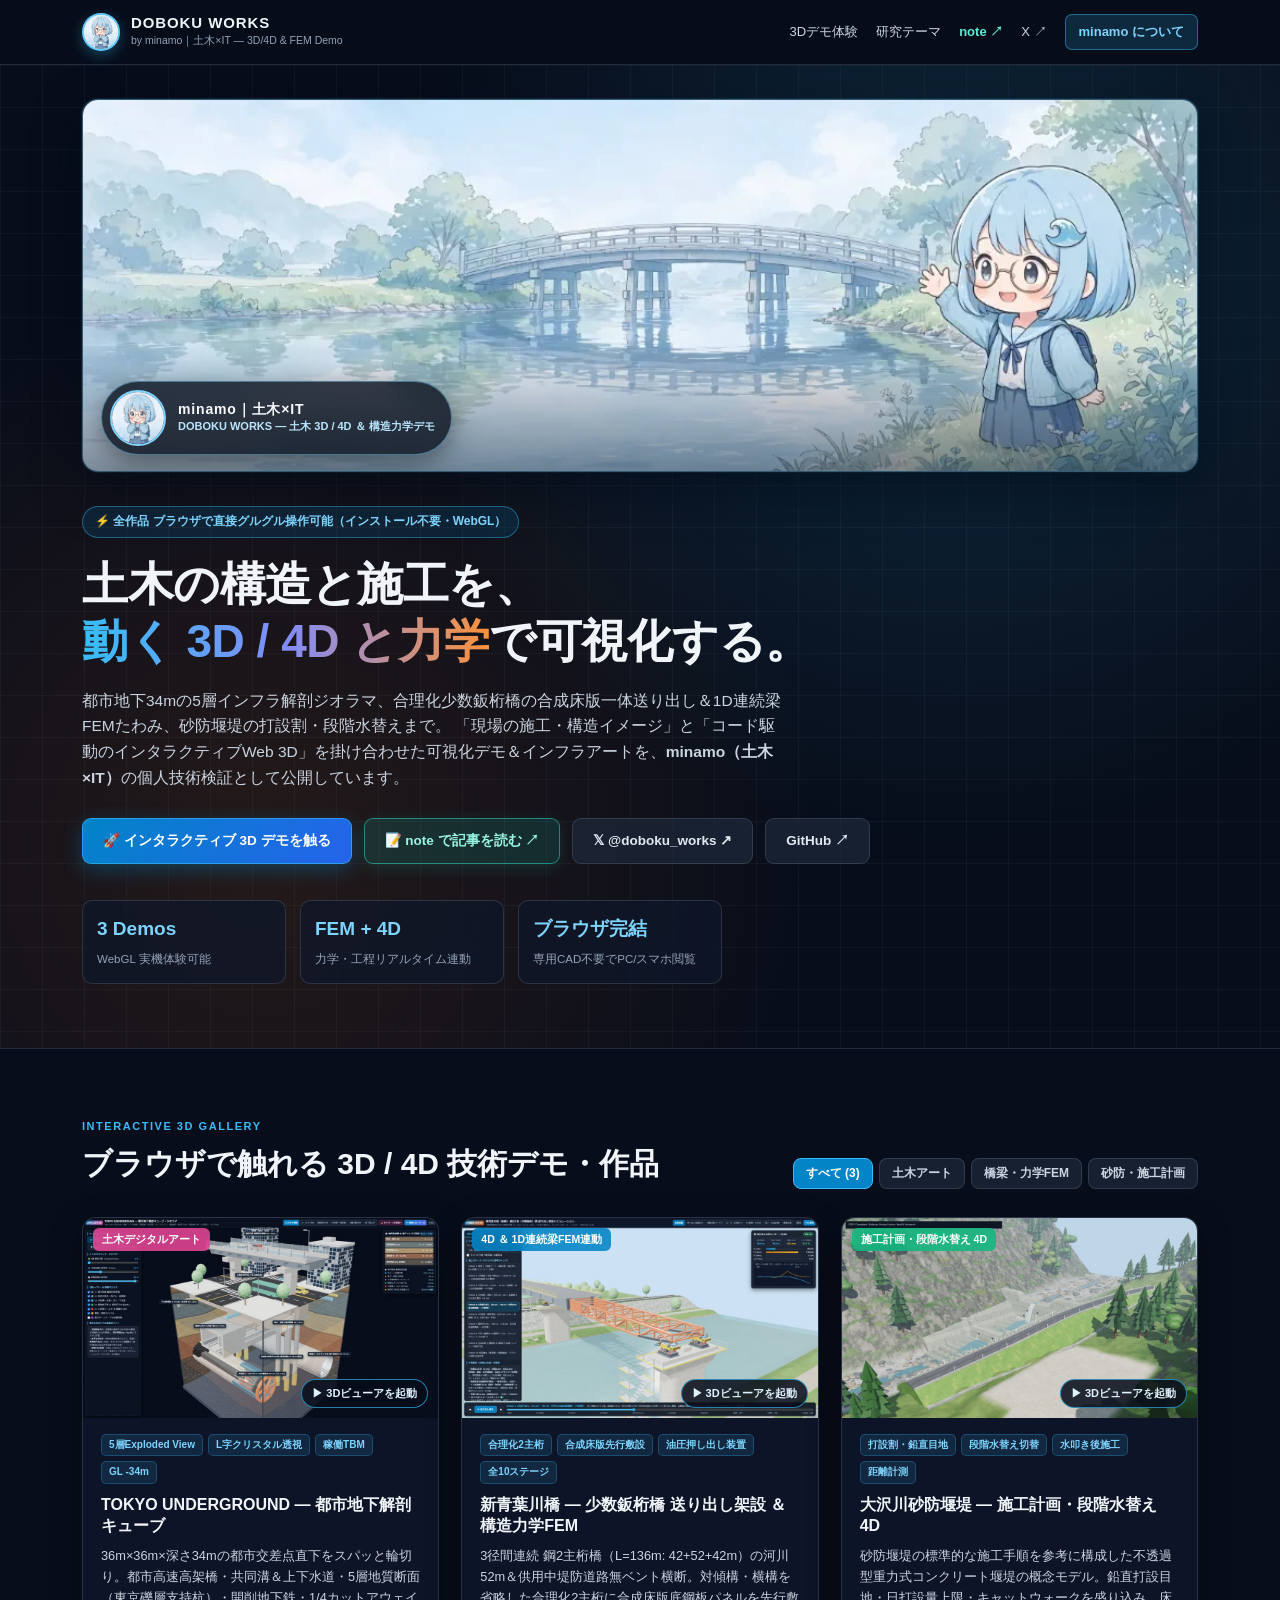
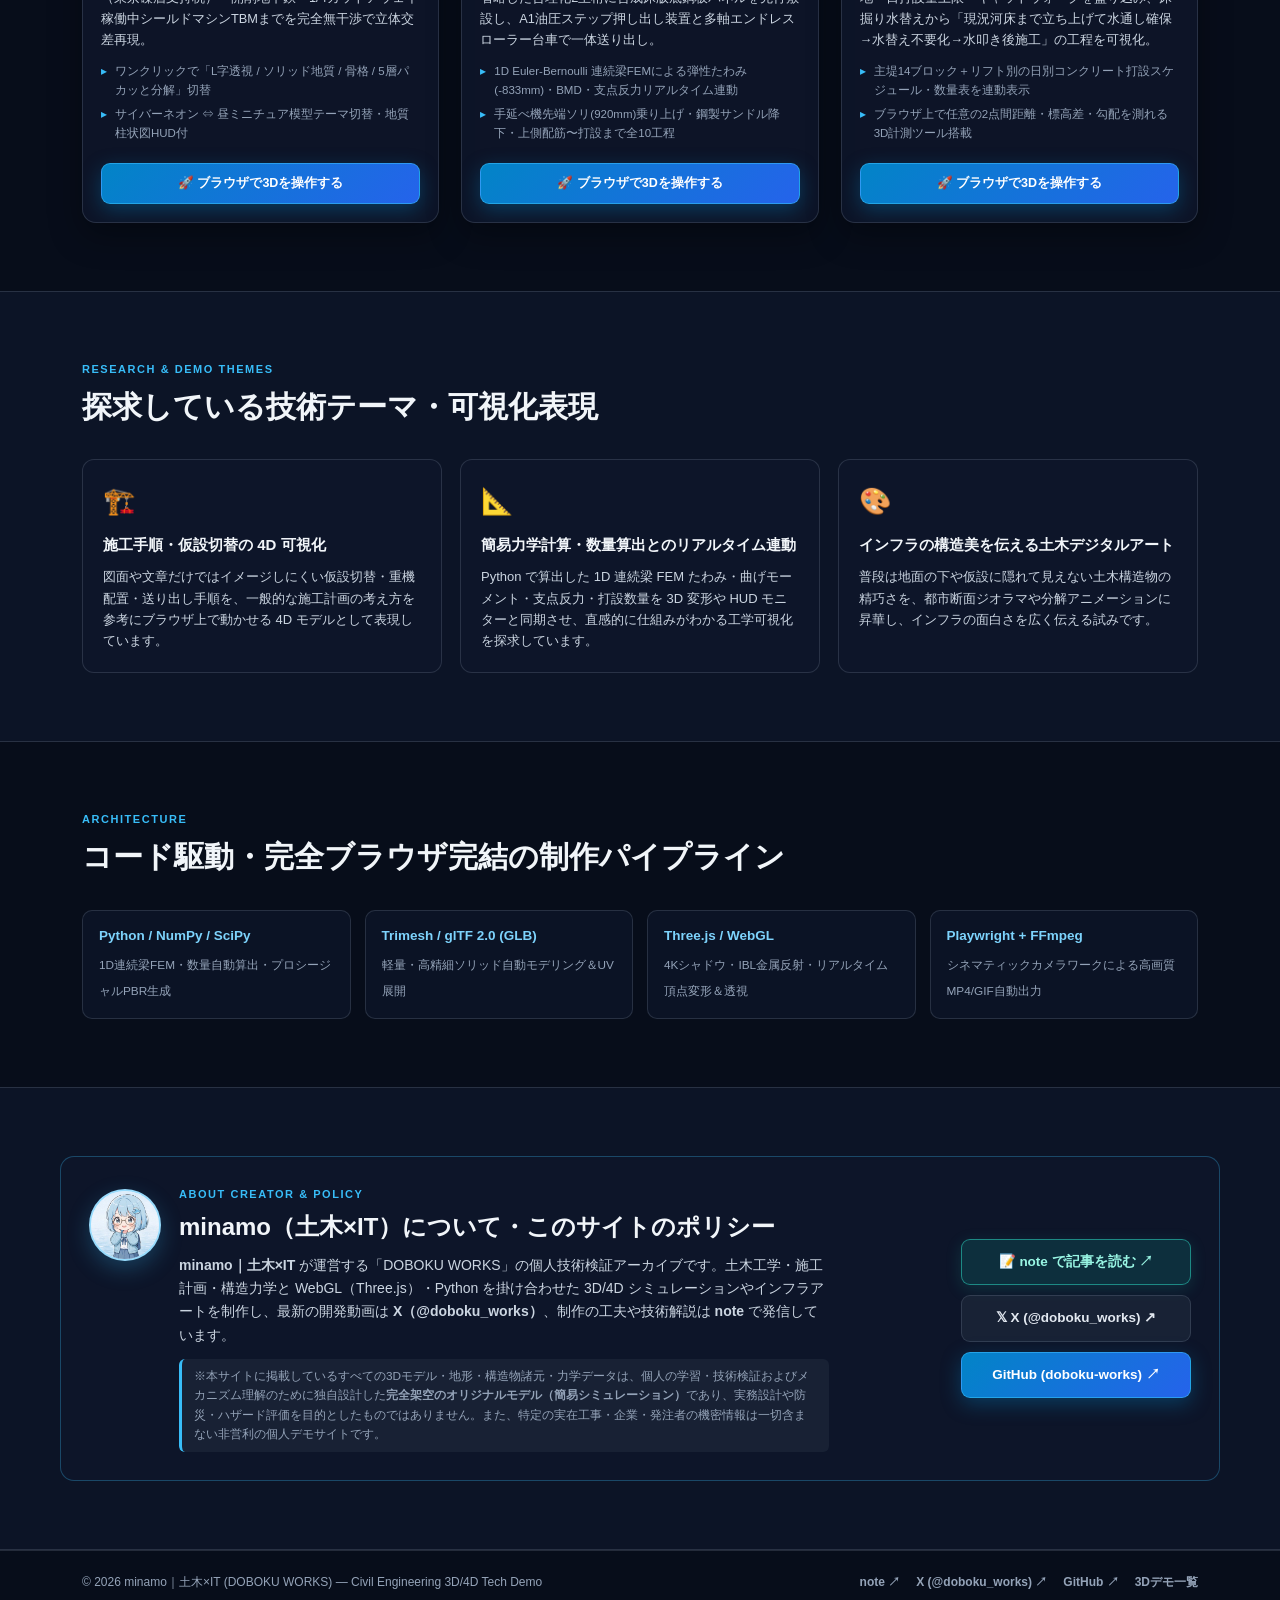
==== index.html @ 1e104505 "Temporarily unpublish river-levee for engineering review and clarify educational disclaimer" ====
<!DOCTYPE html>
<html lang="ja">
<head>
  <meta charset="UTF-8" />
  <meta name="viewport" content="width=device-width, initial-scale=1.0" />
  <title>DOBOKU WORKS by minamo｜土木×IT — 3D/4D シミュレーション ＆ インフラ可視化デモ</title>
  <meta name="description" content="minamo｜土木×IT による土木 3D/4D シミュレーション＆構造力学FEMの個人技術デモアーカイブ。砂防堰堤・少数鈑桁送り出し架設・都市地下解剖キューブをブラウザで直接操作可能。制作解説は note で発信中。" />
  <meta property="og:title" content="DOBOKU WORKS by minamo｜土木×IT — 土木 3D/4D ＆ インフラ可視化デモ" />
  <meta property="og:description" content="ブラウザを開くだけで誰でも操作できる土木施工4Dシミュレーション＆力学可視化Webビューア集（minamo｜土木×IT）。" />
  <meta property="og:type" content="website" />
  <meta property="og:url" content="https://doboku-works.github.io/" />
  <meta property="og:image" content="https://doboku-works.github.io/assets/brand/ogp.jpg" />
  <meta property="og:image:width" content="1200" />
  <meta property="og:image:height" content="630" />
  <meta name="twitter:card" content="summary_large_image" />
  <meta name="twitter:site" content="@doboku_works" />
  <meta name="twitter:creator" content="@doboku_works" />
  <meta name="twitter:title" content="DOBOKU WORKS by minamo｜土木×IT — 土木 3D/4D 技術デモ" />
  <meta name="twitter:description" content="土木の構造・施工手順と簡易力学計算をブラウザで直接操作できる3D/4D技術デモ＆インフラアート集。" />
  <meta name="twitter:image" content="https://doboku-works.github.io/assets/brand/ogp.jpg" />
  <link rel="icon" type="image/png" href="./assets/brand/favicon.png" />
  <link rel="apple-touch-icon" href="./assets/brand/avatar.jpg" />
  <link rel="stylesheet" href="./assets/style.css" />
</head>
<body>
  <header class="site-header">
    <div class="container header-inner">
      <a href="#top" class="brand">
        <img src="./assets/brand/avatar.jpg" alt="minamo（DOBOKU WORKS）アイコン" class="brand-avatar" width="38" height="38" />
        <div>
          <span class="brand-name">DOBOKU WORKS</span>
          <span class="brand-sub">by minamo｜土木×IT — 3D/4D &amp; FEM Demo</span>
        </div>
      </a>
      <nav class="nav-links">
        <a href="#works">3Dデモ体験</a>
        <a href="#themes">研究テーマ</a>
        <a href="https://note.com/doboku_works" target="_blank" rel="noopener noreferrer" class="nav-note">note ↗</a>
        <a href="https://x.com/doboku_works" target="_blank" rel="noopener noreferrer">X ↗</a>
        <a href="#about" class="nav-cta">minamo について</a>
      </nav>
    </div>
  </header>

  <main id="top">
    <!-- Hero -->
    <section class="hero">
      <div class="hero-grid-bg" aria-hidden="true"></div>
      <div class="container">
        <div class="hero-banner-card">
          <picture>
            <source srcset="./assets/brand/banner.webp" type="image/webp" />
            <img src="./assets/brand/banner.jpg" alt="DOBOKU WORKS（minamo｜土木×IT）ヘッダーバナー" class="hero-banner-img" width="1024" height="341" />
          </picture>
          <div class="hero-banner-fade" aria-hidden="true"></div>
          <div class="hero-banner-profile">
            <img src="./assets/brand/avatar.jpg" alt="minamo プロフィールアイコン" class="hero-profile-avatar" width="68" height="68" />
            <div class="hero-profile-meta">
              <span class="hero-profile-name">minamo｜土木×IT</span>
              <span class="hero-profile-tag">DOBOKU WORKS — 土木 3D / 4D ＆ 構造力学デモ</span>
            </div>
          </div>
        </div>

        <div class="hero-inner">
          <div class="hero-pill">⚡ 全作品 ブラウザで直接グルグル操作可能（インストール不要・WebGL）</div>
          <h1>土木の構造と施工を、<br><span class="grad-text">動く 3D / 4D と力学</span>で可視化する。</h1>
          <p class="hero-lead">
            都市地下34mの5層インフラ解剖ジオラマ、合理化少数鈑桁橋の合成床版一体送り出し＆1D連続梁FEMたわみ、砂防堰堤の打設割・段階水替えまで。
            「現場の施工・構造イメージ」と「コード駆動のインタラクティブWeb 3D」を掛け合わせた可視化デモ＆インフラアートを、<strong>minamo（土木×IT）</strong>の個人技術検証として公開しています。
          </p>
          <div class="hero-actions">
            <a href="#works" class="btn btn-primary">🚀 インタラクティブ 3D デモを触る</a>
            <a href="https://note.com/doboku_works" target="_blank" rel="noopener noreferrer" class="btn btn-note">📝 note で記事を読む ↗</a>
            <a href="https://x.com/doboku_works" target="_blank" rel="noopener noreferrer" class="btn btn-ghost">𝕏 @doboku_works ↗</a>
            <a href="https://github.com/doboku-works" target="_blank" rel="noopener noreferrer" class="btn btn-ghost">GitHub ↗</a>
          </div>
        <div class="hero-stats">
          <div class="stat">
            <span class="stat-val">3 Demos</span>
            <span class="stat-label">WebGL 実機体験可能</span>
          </div>
          <div class="stat">
            <span class="stat-val">FEM + 4D</span>
            <span class="stat-label">力学・工程リアルタイム連動</span>
          </div>
          <div class="stat">
            <span class="stat-val">ブラウザ完結</span>
            <span class="stat-label">専用CAD不要でPC/スマホ閲覧</span>
          </div>
        </div>
        </div>
      </div>
    </section>

    <!-- Works Gallery -->
    <section id="works" class="section">
      <div class="container">
        <div class="section-head">
          <div>
            <span class="eyebrow">INTERACTIVE 3D GALLERY</span>
            <h2>ブラウザで触れる 3D / 4D 技術デモ・作品</h2>
          </div>
          <div class="filter-tabs" id="filter-tabs">
            <button class="ftab active" data-filter="all">すべて (3)</button>
            <button class="ftab" data-filter="art">土木アート</button>
            <button class="ftab" data-filter="bridge">橋梁・力学FEM</button>
            <button class="ftab" data-filter="sabo">砂防・施工計画</button>
          </div>
        </div>

        <div class="works-grid">
          <!-- Work 1: Urban Cutaway Cube -->
          <article class="work-card" data-cat="art">
            <a href="./works/urban-cube/viewer/index.html" class="card-thumb-link">
              <img src="./assets/thumbs/urban_cube.jpg" alt="TOKYO UNDERGROUND 都市地下解剖キューブ・ジオラマ" loading="lazy" />
              <span class="thumb-badge art">土木デジタルアート</span>
              <span class="thumb-play">▶ 3Dビューアを起動</span>
            </a>
            <div class="card-body">
              <div class="tags">
                <span>5層Exploded View</span><span>L字クリスタル透視</span><span>稼働TBM</span><span>GL -34m</span>
              </div>
              <h3>TOKYO UNDERGROUND — 都市地下解剖キューブ</h3>
              <p>
                36m×36m×深さ34mの都市交差点直下をスパッと輪切り。都市高速高架橋・共同溝＆上下水道・5層地質断面（東京礫層支持杭）・開削地下鉄・1/4カットアウェイ稼働中シールドマシンTBMまでを完全無干渉で立体交差再現。
              </p>
              <ul class="feat-list">
                <li>ワンクリックで「L字透視 / ソリッド地質 / 骨格 / 5層パカッと分解」切替</li>
                <li>サイバーネオン ⇔ 昼ミニチュア模型テーマ切替・地質柱状図HUD付</li>
              </ul>
              <div class="card-actions">
                <a href="./works/urban-cube/viewer/index.html" class="btn btn-primary btn-sm">🚀 ブラウザで3Dを操作する</a>
              </div>
            </div>
          </article>

          <!-- Work 2: Bridge Launching -->
          <article class="work-card" data-cat="bridge">
            <a href="./works/bridge-launching/viewer/index.html" class="card-thumb-link">
              <img src="./assets/thumbs/bridge_launch.jpg" alt="新青葉川橋 少数鈑桁橋 送り出し架設 4D/FEM シミュレーション" loading="lazy" />
              <span class="thumb-badge bridge">4D ＆ 1D連続梁FEM連動</span>
              <span class="thumb-play">▶ 3Dビューアを起動</span>
            </a>
            <div class="card-body">
              <div class="tags">
                <span>合理化2主桁</span><span>合成床版先行敷設</span><span>油圧押し出し装置</span><span>全10ステージ</span>
              </div>
              <h3>新青葉川橋 — 少数鈑桁橋 送り出し架設 ＆ 構造力学FEM</h3>
              <p>
                3径間連続 鋼2主桁橋（L=136m: 42+52+42m）の河川52m＆供用中堤防道路無ベント横断。対傾構・横構を省略した合理化2主桁に合成床版底鋼板パネルを先行敷設し、A1油圧ステップ押し出し装置と多軸エンドレスローラー台車で一体送り出し。
              </p>
              <ul class="feat-list">
                <li>1D Euler-Bernoulli 連続梁FEMによる弾性たわみ(-833mm)・BMD・支点反力リアルタイム連動</li>
                <li>手延べ機先端ソリ(920mm)乗り上げ・鋼製サンドル降下・上側配筋〜打設まで全10工程</li>
              </ul>
              <div class="card-actions">
                <a href="./works/bridge-launching/viewer/index.html" class="btn btn-primary btn-sm">🚀 ブラウザで3Dを操作する</a>
              </div>
            </div>
          </article>

          <!-- Work 3: Sabo Dam -->
          <article class="work-card" data-cat="sabo">
            <a href="./works/sabo-dam/viewer/index.html" class="card-thumb-link">
              <img src="./assets/thumbs/sabo_dam.jpg" alt="大沢川砂防堰堤 施工計画・段階水替え・打設割 3D 概念モデル" loading="lazy" />
              <span class="thumb-badge sabo">施工計画・段階水替え 4D</span>
              <span class="thumb-play">▶ 3Dビューアを起動</span>
            </a>
            <div class="card-body">
              <div class="tags">
                <span>打設割・鉛直目地</span><span>段階水替え切替</span><span>水叩き後施工</span><span>距離計測</span>
              </div>
              <h3>大沢川砂防堰堤 — 施工計画・段階水替え 4D</h3>
              <p>
                砂防堰堤の標準的な施工手順を参考に構成した不透過型重力式コンクリート堰堤の概念モデル。鉛直打設目地・日打設量上限・キャットウォークを盛り込み、床掘り水替えから「現況河床まで立ち上げて水通し確保→水替え不要化→水叩き後施工」の工程を可視化。
              </p>
              <ul class="feat-list">
                <li>主堤14ブロック＋リフト別の日別コンクリート打設スケジュール・数量表を連動表示</li>
                <li>ブラウザ上で任意の2点間距離・標高差・勾配を測れる3D計測ツール搭載</li>
              </ul>
              <div class="card-actions">
                <a href="./works/sabo-dam/viewer/index.html" class="btn btn-primary btn-sm">🚀 ブラウザで3Dを操作する</a>
              </div>
            </div>
          </article>
        </div>
      </div>
    </section>

    <!-- Research & Demo Themes -->
    <section id="themes" class="section section-alt">
      <div class="container">
        <div class="section-head">
          <div>
            <span class="eyebrow">RESEARCH &amp; DEMO THEMES</span>
            <h2>探求している技術テーマ・可視化表現</h2>
          </div>
        </div>
        <div class="cap-grid">
          <div class="cap-card">
            <div class="cap-icon">🏗️</div>
            <h3>施工手順・仮設切替の 4D 可視化</h3>
            <p>図面や文章だけではイメージしにくい仮設切替・重機配置・送り出し手順を、一般的な施工計画の考え方を参考にブラウザ上で動かせる 4D モデルとして表現しています。</p>
          </div>
          <div class="cap-card">
            <div class="cap-icon">📐</div>
            <h3>簡易力学計算・数量算出とのリアルタイム連動</h3>
            <p>Python で算出した 1D 連続梁 FEM たわみ・曲げモーメント・支点反力・打設数量を 3D 変形や HUD モニターと同期させ、直感的に仕組みがわかる工学可視化を探求しています。</p>
          </div>
          <div class="cap-card">
            <div class="cap-icon">🎨</div>
            <h3>インフラの構造美を伝える土木デジタルアート</h3>
            <p>普段は地面の下や仮設に隠れて見えない土木構造物の精巧さを、都市断面ジオラマや分解アニメーションに昇華し、インフラの面白さを広く伝える試みです。</p>
          </div>
        </div>
      </div>
    </section>

    <!-- Tech Stack -->
    <section id="stack" class="section">
      <div class="container">
        <div class="section-head">
          <div>
            <span class="eyebrow">ARCHITECTURE</span>
            <h2>コード駆動・完全ブラウザ完結の制作パイプライン</h2>
          </div>
        </div>
        <div class="stack-bar">
          <div class="stack-item"><strong>Python / NumPy / SciPy</strong><span>1D連続梁FEM・数量自動算出・プロシージャルPBR生成</span></div>
          <div class="stack-item"><strong>Trimesh / glTF 2.0 (GLB)</strong><span>軽量・高精細ソリッド自動モデリング＆UV展開</span></div>
          <div class="stack-item"><strong>Three.js / WebGL</strong><span>4Kシャドウ・IBL金属反射・リアルタイム頂点変形＆透視</span></div>
          <div class="stack-item"><strong>Playwright + FFmpeg</strong><span>シネマティックカメラワークによる高画質MP4/GIF自動出力</span></div>
        </div>
      </div>
    </section>

    <!-- About & Safety Notice -->
    <section id="about" class="section section-alt">
      <div class="container contact-box">
        <div class="about-main">
          <img src="./assets/brand/avatar.jpg" alt="minamo（土木×IT）アイコン" class="about-avatar" width="76" height="76" />
          <div>
            <span class="eyebrow">ABOUT CREATOR &amp; POLICY</span>
            <h2>minamo（土木×IT）について・このサイトのポリシー</h2>
            <p class="contact-desc">
              <strong>minamo｜土木×IT</strong> が運営する「DOBOKU WORKS」の個人技術検証アーカイブです。土木工学・施工計画・構造力学と WebGL（Three.js）・Python を掛け合わせた 3D/4D シミュレーションやインフラアートを制作し、最新の開発動画は <strong>X（@doboku_works）</strong>、制作の工夫や技術解説は <strong>note</strong> で発信しています。
            </p>
            <p class="safety-note">
              ※本サイトに掲載しているすべての3Dモデル・地形・構造物諸元・力学データは、個人の学習・技術検証およびメカニズム理解のために独自設計した<strong>完全架空のオリジナルモデル（簡易シミュレーション）</strong>であり、実務設計や防災・ハザード評価を目的としたものではありません。また、特定の実在工事・企業・発注者の機密情報は一切含まない非営利の個人デモサイトです。
            </p>
          </div>
        </div>
        <div class="contact-actions">
          <a href="https://note.com/doboku_works" target="_blank" rel="noopener noreferrer" class="btn btn-note">📝 note で記事を読む ↗</a>
          <a href="https://x.com/doboku_works" target="_blank" rel="noopener noreferrer" class="btn btn-ghost">𝕏 X (@doboku_works) ↗</a>
          <a href="https://github.com/doboku-works" target="_blank" rel="noopener noreferrer" class="btn btn-primary">GitHub (doboku-works) ↗</a>
        </div>
      </div>
    </section>
  </main>

  <footer class="site-footer">
    <div class="container footer-inner">
      <span>© 2026 minamo｜土木×IT (DOBOKU WORKS) — Civil Engineering 3D/4D Tech Demo</span>
      <div class="footer-links">
        <a href="https://note.com/doboku_works" target="_blank" rel="noopener noreferrer">note ↗</a>
        <a href="https://x.com/doboku_works" target="_blank" rel="noopener noreferrer">X (@doboku_works) ↗</a>
        <a href="https://github.com/doboku-works" target="_blank" rel="noopener noreferrer">GitHub ↗</a>
        <a href="#works">3Dデモ一覧</a>
      </div>
    </div>
  </footer>

  <script src="./assets/app.js"></script>
</body>
</html>
---- assets/style.css ----
:root {
  --bg: #070d1a;
  --bg-alt: #0c1426;
  --card: rgba(15, 23, 42, 0.86);
  --border: rgba(148, 163, 184, 0.2);
  --text: #f1f5f9;
  --muted: #94a3b8;
  --accent: #38bdf8;
  --accent-2: #f97316;
}
* { box-sizing: border-box; margin: 0; padding: 0; }
html { scroll-behavior: smooth; }
body {
  font-family: "Segoe UI", "Hiragino Sans", "Meiryo", sans-serif;
  background: var(--bg);
  color: var(--text);
  line-height: 1.65;
  -webkit-font-smoothing: antialiased;
}
a { color: inherit; text-decoration: none; }
.container { max-width: 1160px; margin: 0 auto; padding: 0 22px; }

/* Header */
.site-header {
  position: sticky; top: 0; z-index: 50;
  background: rgba(7, 13, 26, 0.86);
  backdrop-filter: blur(12px);
  border-bottom: 1px solid var(--border);
}
.header-inner { height: 64px; display: flex; align-items: center; justify-content: space-between; gap: 16px; }
.brand { display: flex; align-items: center; gap: 11px; }
.brand-avatar {
  width: 38px; height: 38px; border-radius: 50%; object-fit: cover; flex-shrink: 0;
  border: 2px solid rgba(56, 189, 248, 0.75);
  box-shadow: 0 4px 14px rgba(56, 189, 248, 0.32);
  background: #e0f2fe;
}
.brand-name { display: block; font-weight: 800; font-size: 15px; letter-spacing: 0.06em; line-height: 1.1; }
.brand-sub { display: block; font-size: 10.5px; color: var(--muted); }
.nav-links { display: flex; align-items: center; gap: 18px; font-size: 13px; color: #cbd5e1; }
.nav-links a:hover { color: #fff; }
.nav-note { color: #5eead4 !important; font-weight: 600; }
.nav-note:hover { color: #99f6e4 !important; }
.nav-cta {
  padding: 6px 13px; border-radius: 7px;
  background: rgba(56, 189, 248, 0.16); border: 1px solid rgba(56, 189, 248, 0.45);
  color: #7dd3fc !important; font-weight: 600;
}
.nav-cta:hover { background: rgba(56, 189, 248, 0.28); }

/* Hero */
.hero { position: relative; padding: 34px 0 64px; overflow: hidden; border-bottom: 1px solid var(--border); }
.hero-grid-bg {
  position: absolute; inset: 0; pointer-events: none;
  background-image:
    radial-gradient(circle at 75% 22%, rgba(56, 189, 248, 0.16), transparent 46%),
    radial-gradient(circle at 20% 80%, rgba(249, 115, 22, 0.12), transparent 44%),
    linear-gradient(rgba(148, 163, 184, 0.06) 1px, transparent 1px),
    linear-gradient(90deg, rgba(148, 163, 184, 0.06) 1px, transparent 1px);
  background-size: auto, auto, 42px 42px, 42px 42px;
}
.hero-banner-card {
  position: relative; border-radius: 16px; overflow: hidden;
  border: 1px solid rgba(125, 211, 252, 0.35);
  box-shadow: 0 18px 46px rgba(2, 10, 24, 0.58), 0 0 0 1px rgba(56, 189, 248, 0.12);
  margin-bottom: 34px; background: #0c172a;
}
.hero-banner-img {
  width: 100%; height: auto; aspect-ratio: 1024 / 341;
  object-fit: cover; display: block;
}
.hero-banner-fade {
  position: absolute; inset: 0; pointer-events: none;
  background: linear-gradient(to top, rgba(7, 13, 26, 0.42) 0%, transparent 34%);
}
.hero-banner-profile {
  position: absolute; left: 18px; bottom: 16px;
  display: inline-flex; align-items: center; gap: 12px;
  padding: 8px 16px 8px 8px; border-radius: 999px;
  background: rgba(7, 13, 26, 0.78);
  backdrop-filter: blur(10px);
  border: 1px solid rgba(125, 211, 252, 0.45);
  box-shadow: 0 8px 24px rgba(0, 0, 0, 0.38);
}
.hero-profile-avatar {
  width: 56px; height: 56px; border-radius: 50%; object-fit: cover; flex-shrink: 0;
  border: 2px solid #7dd3fc; background: #e0f2fe;
}
.hero-profile-meta { display: flex; flex-direction: column; }
.hero-profile-name { font-size: 14px; font-weight: 800; letter-spacing: 0.06em; color: #f8fafc; line-height: 1.2; }
.hero-profile-tag { font-size: 11px; color: #bae6fd; font-weight: 600; }
.hero-inner { position: relative; max-width: 920px; }
.hero-pill {
  display: inline-block; padding: 5px 12px; border-radius: 99px; margin-bottom: 18px;
  font-size: 12px; font-weight: 600; color: #7dd3fc;
  background: rgba(2, 132, 199, 0.16); border: 1px solid rgba(56, 189, 248, 0.4);
}
.hero h1 { font-size: clamp(28px, 4.4vw, 46px); font-weight: 800; line-height: 1.24; letter-spacing: -0.01em; margin-bottom: 18px; }
.grad-text { background: linear-gradient(90deg, #38bdf8, #818cf8, #fb923c); -webkit-background-clip: text; -webkit-text-fill-color: transparent; }
.hero-lead { font-size: 15.5px; color: #cbd5e1; max-width: 700px; margin-bottom: 28px; }
.hero-actions { display: flex; flex-wrap: wrap; gap: 12px; margin-bottom: 36px; }

.btn {
  display: inline-flex; align-items: center; justify-content: center; gap: 6px;
  padding: 11px 20px; border-radius: 9px; font-size: 13.5px; font-weight: 700; transition: 0.18s; cursor: pointer;
}
.btn-primary {
  background: linear-gradient(135deg, #0284c7, #2563eb); color: #fff;
  border: 1px solid rgba(56, 189, 248, 0.6); box-shadow: 0 6px 20px rgba(2, 132, 199, 0.35);
}
.btn-primary:hover { transform: translateY(-1px); filter: brightness(1.1); }
.btn-note {
  background: rgba(20, 184, 166, 0.16); color: #99f6e4;
  border: 1px solid rgba(45, 212, 191, 0.55);
  box-shadow: 0 4px 16px rgba(20, 184, 166, 0.18);
}
.btn-note:hover { background: rgba(20, 184, 166, 0.28); border-color: #5eead4; color: #fff; transform: translateY(-1px); }
.btn-ghost { background: rgba(30, 41, 59, 0.72); color: #e2e8f0; border: 1px solid var(--border); }
.btn-ghost:hover { border-color: #38bdf8; color: #fff; }
.btn-sm { padding: 9px 15px; font-size: 12.5px; width: 100%; }

.hero-stats { display: grid; grid-template-columns: repeat(3, minmax(0, 1fr)); gap: 14px; max-width: 640px; }
.stat {
  background: rgba(15, 23, 42, 0.76); border: 1px solid var(--border); border-radius: 10px; padding: 12px 14px;
}
.stat-val { display: block; font-size: 19px; font-weight: 800; color: #7dd3fc; }
.stat-label { font-size: 11.5px; color: var(--muted); }

/* Sections */
.section { padding: 68px 0; }
.section-alt { background: var(--bg-alt); border-top: 1px solid var(--border); border-bottom: 1px solid var(--border); }
.section-head { display: flex; flex-wrap: wrap; align-items: flex-end; justify-content: space-between; gap: 16px; margin-bottom: 28px; }
.eyebrow { display: block; font-size: 11px; font-weight: 700; letter-spacing: 0.14em; color: var(--accent); margin-bottom: 4px; }
.section-head h2 { font-size: clamp(22px, 3vw, 30px); font-weight: 800; }

.filter-tabs { display: flex; flex-wrap: wrap; gap: 6px; }
.ftab {
  background: rgba(30, 41, 59, 0.72); border: 1px solid var(--border); color: #cbd5e1;
  padding: 6px 12px; border-radius: 8px; font-size: 12px; font-weight: 600; cursor: pointer; transition: 0.15s;
}
.ftab:hover { border-color: #38bdf8; color: #fff; }
.ftab.active { background: #0284c7; border-color: #38bdf8; color: #fff; }

/* Works Cards */
.works-grid { display: grid; grid-template-columns: repeat(3, minmax(0, 1fr)); gap: 22px; }
.work-card {
  background: var(--card); border: 1px solid var(--border); border-radius: 14px;
  overflow: hidden; display: flex; flex-direction: column; transition: transform 0.2s, border-color 0.2s;
  box-shadow: 0 12px 32px rgba(0, 0, 0, 0.35);
}
.work-card:hover { transform: translateY(-4px); border-color: rgba(56, 189, 248, 0.55); }
.work-card.hidden { display: none; }

.card-thumb-link { position: relative; display: block; aspect-ratio: 16 / 9; overflow: hidden; background: #0b1220; }
.card-thumb-link img { width: 100%; height: 100%; object-fit: cover; display: block; transition: transform 0.35s ease; }
.work-card:hover .card-thumb-link img { transform: scale(1.04); }
.thumb-badge {
  position: absolute; top: 10px; left: 10px; padding: 3px 9px; border-radius: 6px;
  font-size: 10.5px; font-weight: 700; color: #fff; backdrop-filter: blur(6px);
}
.thumb-badge.river { background: rgba(234, 88, 12, 0.92); }
.thumb-badge.art { background: rgba(236, 72, 153, 0.85); }
.thumb-badge.bridge { background: rgba(2, 132, 199, 0.88); }
.thumb-badge.sabo { background: rgba(16, 185, 129, 0.86); }
.thumb-play {
  position: absolute; right: 10px; bottom: 10px; padding: 4px 10px; border-radius: 99px;
  background: rgba(7, 13, 26, 0.86); border: 1px solid rgba(56, 189, 248, 0.65);
  color: #e0f2fe; font-size: 11px; font-weight: 700;
}

.card-body { padding: 16px 18px 18px; display: flex; flex-direction: column; flex: 1; }
.tags { display: flex; flex-wrap: wrap; gap: 5px; margin-bottom: 10px; }
.tags span {
  font-size: 10px; font-weight: 600; color: #7dd3fc;
  background: rgba(56, 189, 248, 0.12); border: 1px solid rgba(56, 189, 248, 0.25);
  padding: 2px 7px; border-radius: 5px;
}
.card-body h3 { font-size: 16px; font-weight: 700; margin-bottom: 8px; line-height: 1.35; }
.card-body p { font-size: 12.8px; color: #cbd5e1; margin-bottom: 12px; }
.feat-list { list-style: none; display: flex; flex-direction: column; gap: 5px; margin-bottom: 16px; margin-top: auto; }
.feat-list li { font-size: 11.5px; color: var(--muted); padding-left: 14px; position: relative; }
.feat-list li::before { content: "▸"; position: absolute; left: 0; color: var(--accent); }
.card-actions { margin-top: 4px; }

/* Capabilities */
.cap-grid { display: grid; grid-template-columns: repeat(3, minmax(0, 1fr)); gap: 18px; }
.cap-card {
  background: var(--card); border: 1px solid var(--border); border-radius: 12px; padding: 20px;
}
.cap-icon { font-size: 26px; margin-bottom: 10px; }
.cap-card h3 { font-size: 15px; font-weight: 700; margin-bottom: 8px; }
.cap-card p { font-size: 13px; color: #cbd5e1; }

/* Tech Stack */
.stack-bar { display: grid; grid-template-columns: repeat(4, minmax(0, 1fr)); gap: 14px; }
.stack-item {
  background: rgba(15, 23, 42, 0.72); border: 1px solid var(--border); border-radius: 10px; padding: 14px 16px;
}
.stack-item strong { display: block; font-size: 13.5px; color: #7dd3fc; margin-bottom: 4px; }
.stack-item span { font-size: 11.8px; color: var(--muted); }

/* Contact */
.contact-box {
  display: flex; flex-wrap: wrap; align-items: center; justify-content: space-between; gap: 24px;
  background: rgba(15, 23, 42, 0.86); border: 1px solid rgba(56, 189, 248, 0.3); border-radius: 14px; padding: 28px;
}
.contact-box > div:first-child { max-width: 740px; }
.about-main { display: flex; align-items: flex-start; gap: 18px; }
.about-avatar {
  width: 72px; height: 72px; border-radius: 50%; object-fit: cover; flex-shrink: 0;
  border: 2.5px solid rgba(125, 211, 252, 0.72);
  box-shadow: 0 8px 22px rgba(56, 189, 248, 0.25);
  background: #e0f2fe; margin-top: 4px;
}
.contact-desc { font-size: 14px; color: #cbd5e1; margin: 8px 0 12px; }
.safety-note {
  font-size: 11.8px; color: #94a3b8; background: rgba(30, 41, 59, 0.65);
  border-left: 3px solid #38bdf8; padding: 8px 12px; border-radius: 6px;
}
.contact-actions { display: flex; flex-direction: column; gap: 10px; min-width: 230px; }

/* Footer */
.site-footer { padding: 22px 0; border-top: 1px solid var(--border); font-size: 12px; color: var(--muted); }
.footer-inner { display: flex; flex-wrap: wrap; align-items: center; justify-content: space-between; gap: 12px; }
.footer-links { display: flex; align-items: center; gap: 16px; }
.footer-links a { color: #94a3b8; font-weight: 600; transition: 0.15s; }
.footer-links a:hover { color: #7dd3fc; }

@media (max-width: 980px) {
  .works-grid, .cap-grid { grid-template-columns: 1fr; }
  .stack-bar { grid-template-columns: repeat(2, minmax(0, 1fr)); }
}
@media (max-width: 640px) {
  .nav-links { display: none; }
  .hero { padding: 20px 0 46px; }
  .hero-banner-card { border-radius: 12px; margin-bottom: 24px; }
  .hero-banner-fade { display: none; }
  .hero-banner-profile {
    position: static; width: 100%; border-radius: 0; border: 0;
    border-top: 1px solid rgba(125, 211, 252, 0.22);
    background: rgba(11, 22, 40, 0.96); padding: 10px 14px;
  }
  .hero-profile-avatar { width: 44px; height: 44px; }
  .about-main { flex-direction: column; gap: 12px; }
  .about-avatar { width: 58px; height: 58px; }
  .hero-stats { grid-template-columns: 1fr; }
  .stack-bar { grid-template-columns: 1fr; }
}
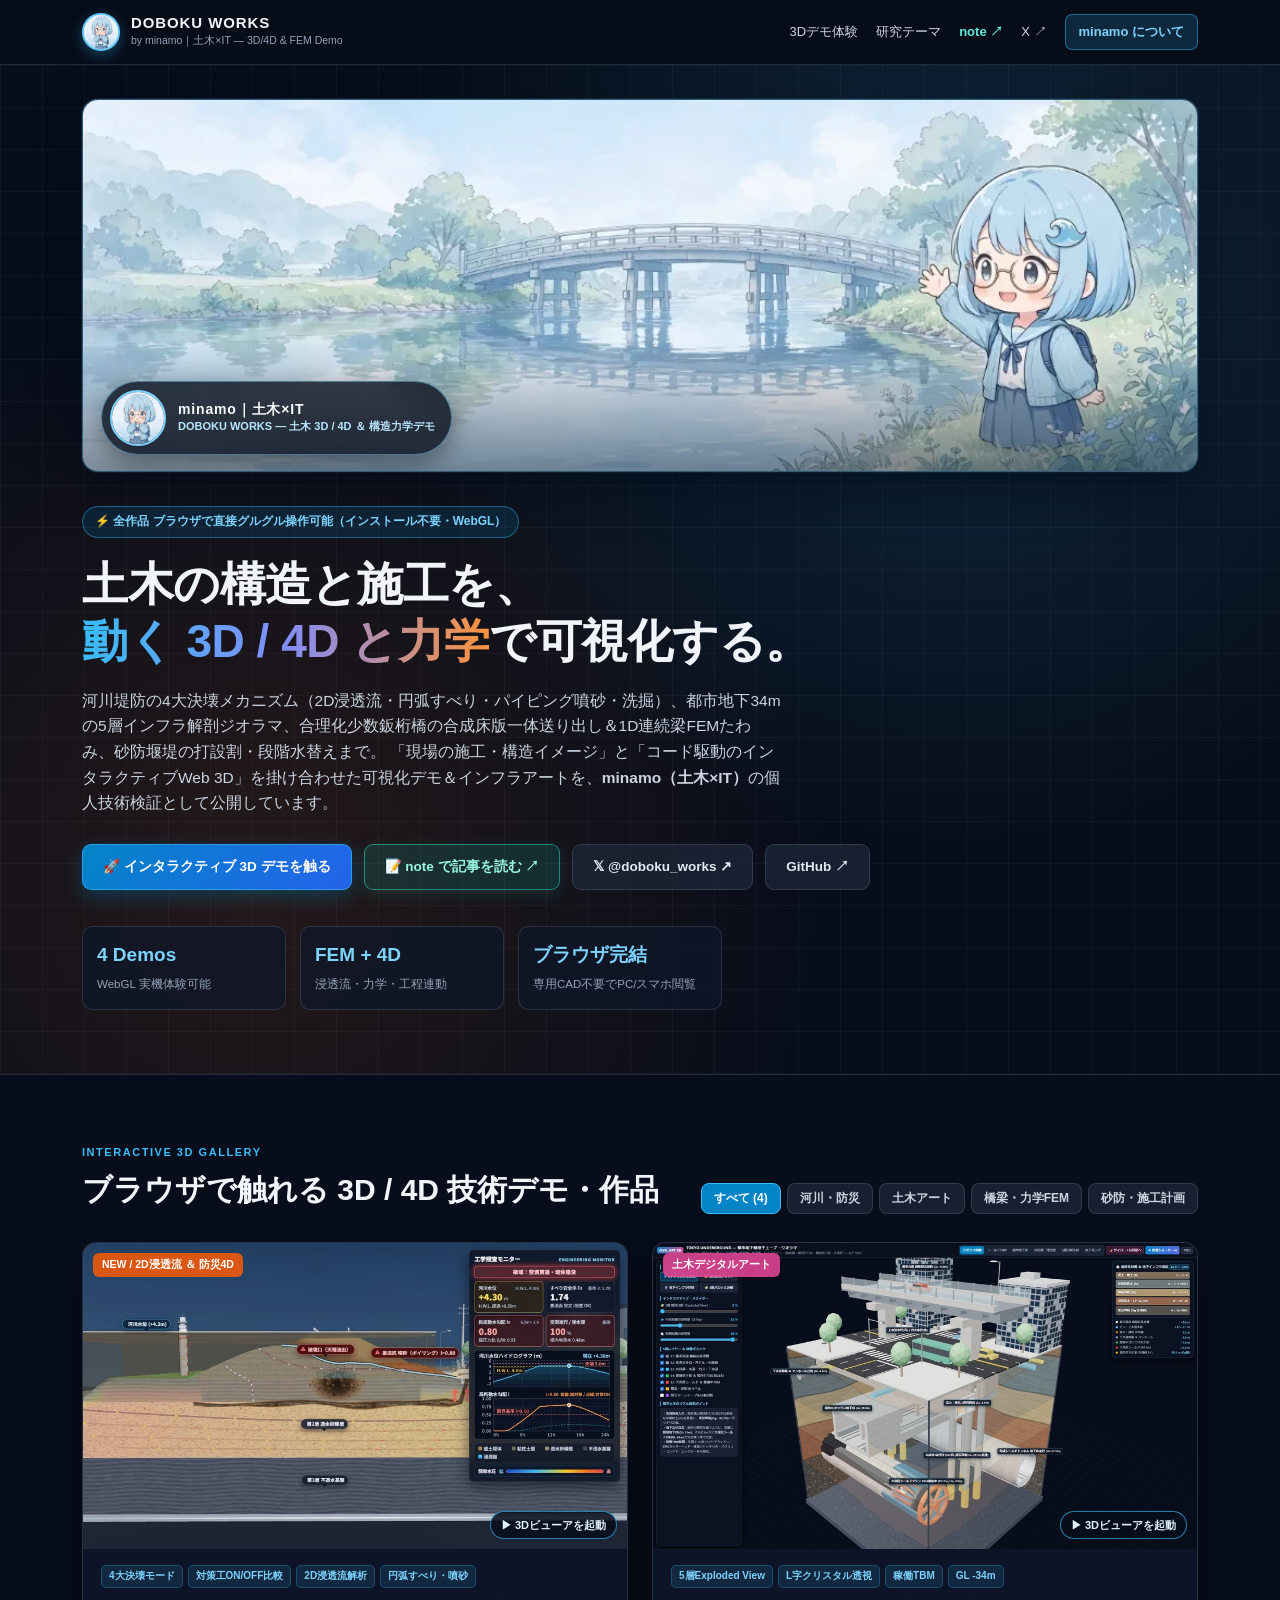
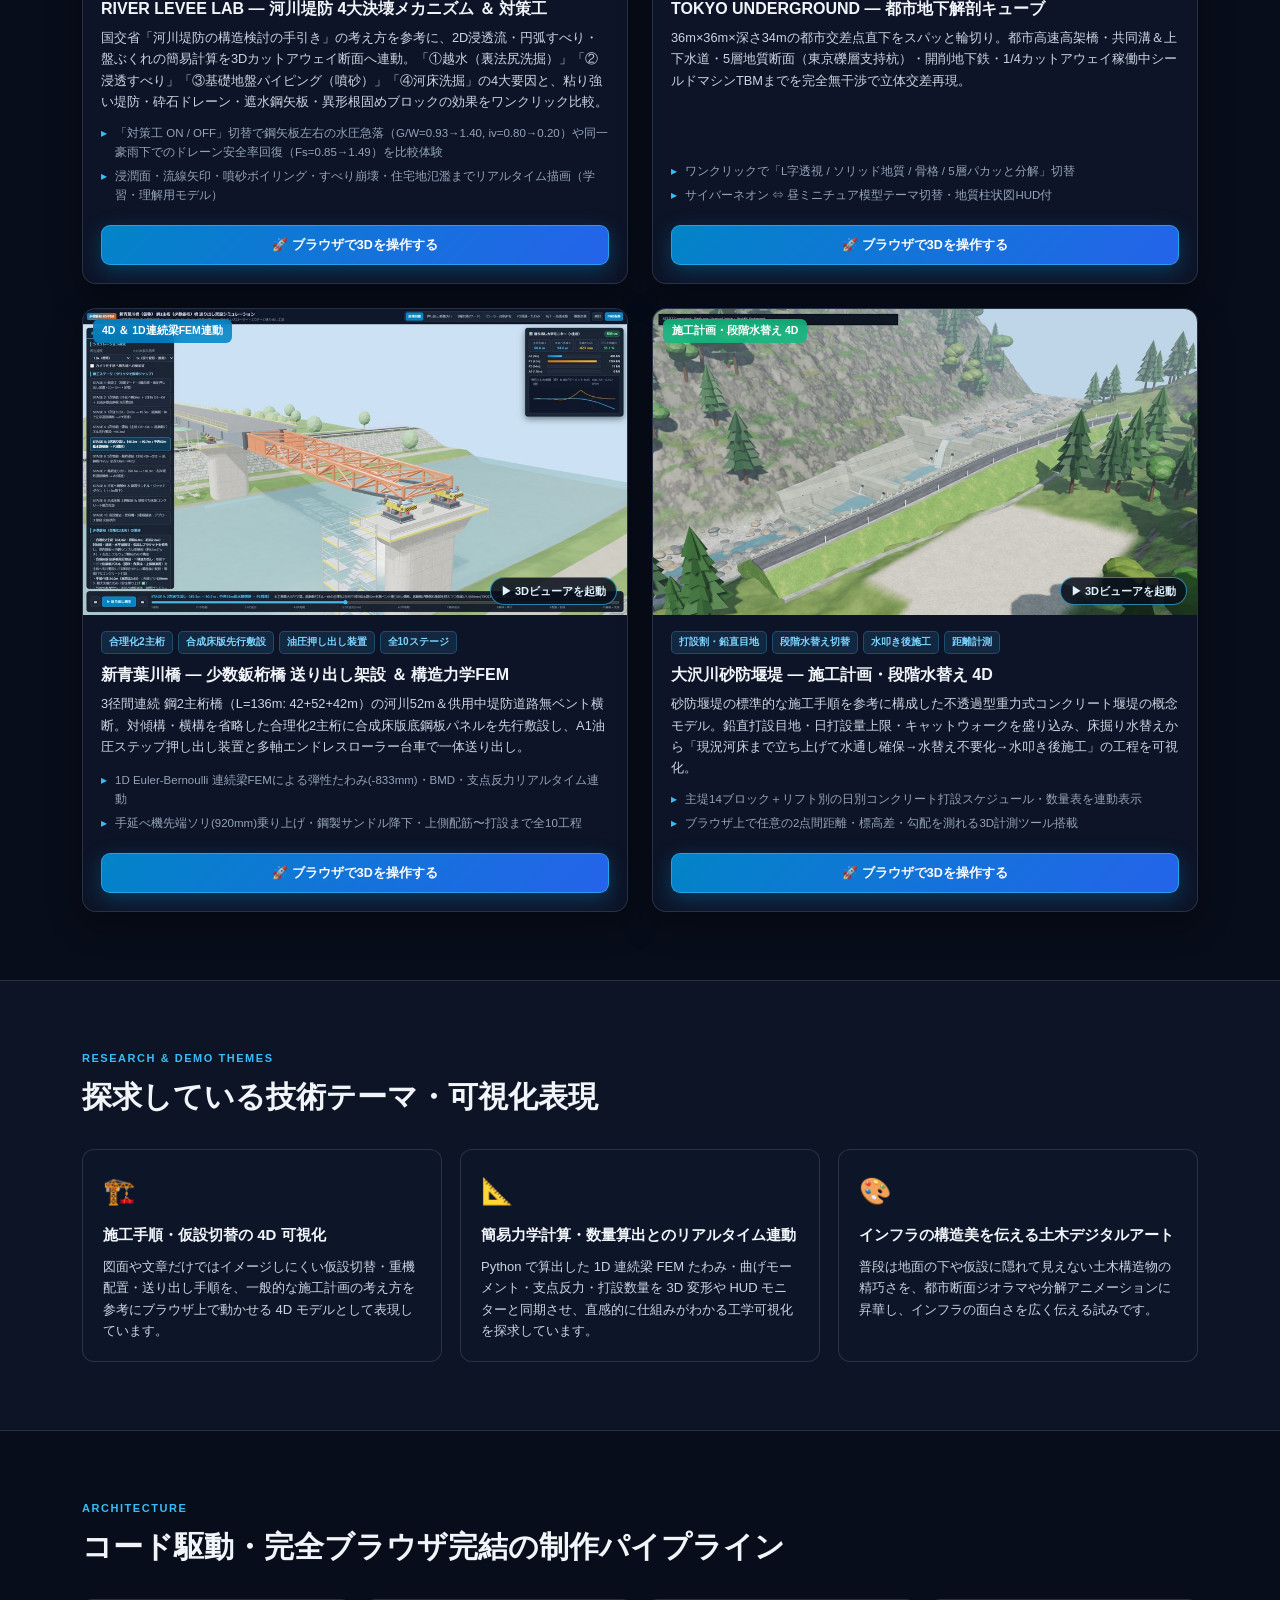
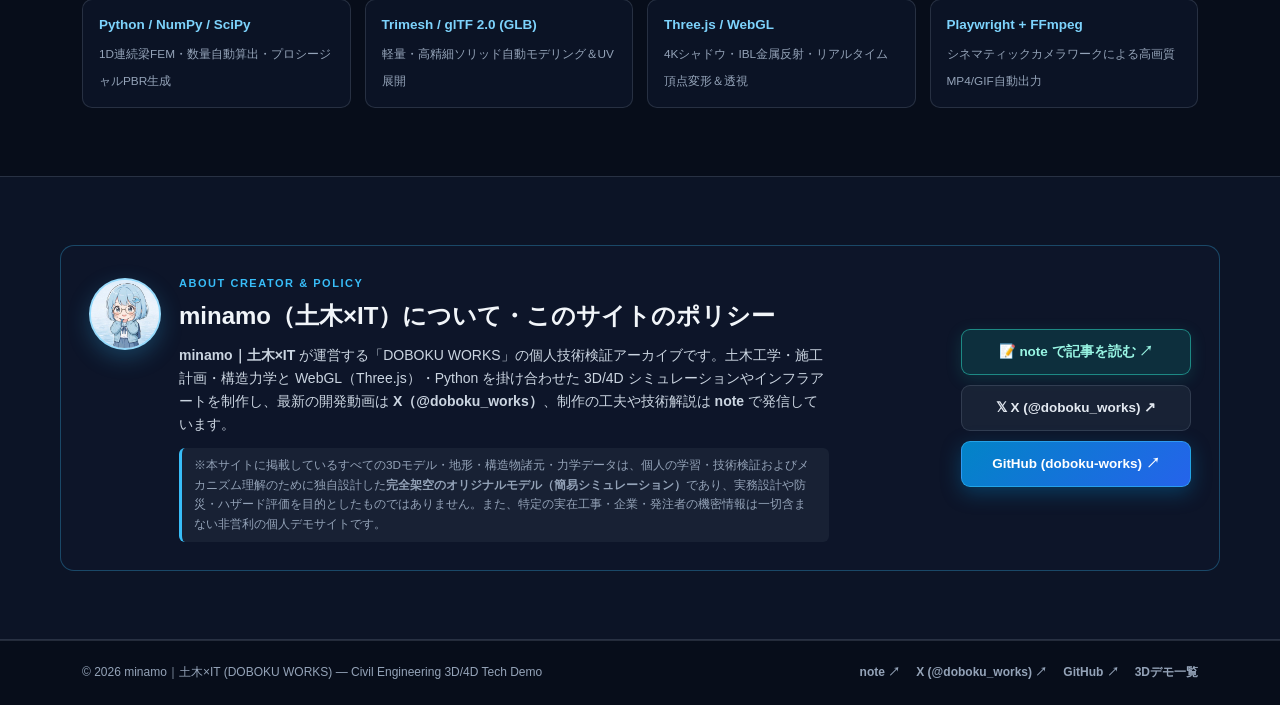
==== commit 513e0f84: "Publish 4th demo: RIVER LEVEE LAB (refined identical-rain 2D seepage & educational disclaimer)" ====
--- a/index.html
+++ b/index.html
@@ -66,7 +66,7 @@
           <div class="hero-pill">⚡ 全作品 ブラウザで直接グルグル操作可能（インストール不要・WebGL）</div>
           <h1>土木の構造と施工を、<br><span class="grad-text">動く 3D / 4D と力学</span>で可視化する。</h1>
           <p class="hero-lead">
-            都市地下34mの5層インフラ解剖ジオラマ、合理化少数鈑桁橋の合成床版一体送り出し＆1D連続梁FEMたわみ、砂防堰堤の打設割・段階水替えまで。
+            河川堤防の4大決壊メカニズム（2D浸透流・円弧すべり・パイピング噴砂・洗掘）、都市地下34mの5層インフラ解剖ジオラマ、合理化少数鈑桁橋の合成床版一体送り出し＆1D連続梁FEMたわみ、砂防堰堤の打設割・段階水替えまで。
             「現場の施工・構造イメージ」と「コード駆動のインタラクティブWeb 3D」を掛け合わせた可視化デモ＆インフラアートを、<strong>minamo（土木×IT）</strong>の個人技術検証として公開しています。
           </p>
           <div class="hero-actions">
@@ -77,12 +77,12 @@
           </div>
         <div class="hero-stats">
           <div class="stat">
-            <span class="stat-val">3 Demos</span>
+            <span class="stat-val">4 Demos</span>
             <span class="stat-label">WebGL 実機体験可能</span>
           </div>
           <div class="stat">
             <span class="stat-val">FEM + 4D</span>
-            <span class="stat-label">力学・工程リアルタイム連動</span>
+            <span class="stat-label">浸透流・力学・工程連動</span>
           </div>
           <div class="stat">
             <span class="stat-val">ブラウザ完結</span>
@@ -102,7 +102,8 @@
             <h2>ブラウザで触れる 3D / 4D 技術デモ・作品</h2>
           </div>
           <div class="filter-tabs" id="filter-tabs">
-            <button class="ftab active" data-filter="all">すべて (3)</button>
+            <button class="ftab active" data-filter="all">すべて (4)</button>
+            <button class="ftab" data-filter="river">河川・防災</button>
             <button class="ftab" data-filter="art">土木アート</button>
             <button class="ftab" data-filter="bridge">橋梁・力学FEM</button>
             <button class="ftab" data-filter="sabo">砂防・施工計画</button>
@@ -110,6 +111,31 @@
         </div>
 
         <div class="works-grid">
+          <!-- Work 0 (NEW): River Levee Failure Lab -->
+          <article class="work-card" data-cat="river">
+            <a href="./works/river-levee/viewer/index.html" class="card-thumb-link">
+              <img src="./assets/thumbs/river_levee.jpg" alt="RIVER LEVEE LAB 河川堤防 4大決壊メカニズム ＆ 対策工 3D/4D シミュレーション" loading="lazy" />
+              <span class="thumb-badge river">NEW / 2D浸透流 ＆ 防災4D</span>
+              <span class="thumb-play">▶ 3Dビューアを起動</span>
+            </a>
+            <div class="card-body">
+              <div class="tags">
+                <span>4大決壊モード</span><span>対策工ON/OFF比較</span><span>2D浸透流解析</span><span>円弧すべり・噴砂</span>
+              </div>
+              <h3>RIVER LEVEE LAB — 河川堤防 4大決壊メカニズム ＆ 対策工</h3>
+              <p>
+                国交省「河川堤防の構造検討の手引き」の考え方を参考に、2D浸透流・円弧すべり・盤ぶくれの簡易計算を3Dカットアウェイ断面へ連動。「①越水（裏法尻洗掘）」「②浸透すべり」「③基礎地盤パイピング（噴砂）」「④河床洗掘」の4大要因と、粘り強い堤防・砕石ドレーン・遮水鋼矢板・異形根固めブロックの効果をワンクリック比較。
+              </p>
+              <ul class="feat-list">
+                <li>「対策工 ON / OFF」切替で鋼矢板左右の水圧急落（G/W=0.93→1.40, iv=0.80→0.20）や同一豪雨下でのドレーン安全率回復（Fs=0.85→1.49）を比較体験</li>
+                <li>浸潤面・流線矢印・噴砂ボイリング・すべり崩壊・住宅地氾濫までリアルタイム描画（学習・理解用モデル）</li>
+              </ul>
+              <div class="card-actions">
+                <a href="./works/river-levee/viewer/index.html" class="btn btn-primary btn-sm">🚀 ブラウザで3Dを操作する</a>
+              </div>
+            </div>
+          </article>
+
           <!-- Work 1: Urban Cutaway Cube -->
           <article class="work-card" data-cat="art">
             <a href="./works/urban-cube/viewer/index.html" class="card-thumb-link">
--- a/assets/style.css
+++ b/assets/style.css
@@ -142,7 +142,7 @@
 .ftab.active { background: #0284c7; border-color: #38bdf8; color: #fff; }
 
 /* Works Cards */
-.works-grid { display: grid; grid-template-columns: repeat(3, minmax(0, 1fr)); gap: 22px; }
+.works-grid { display: grid; grid-template-columns: repeat(2, minmax(0, 1fr)); gap: 24px; }
 .work-card {
   background: var(--card); border: 1px solid var(--border); border-radius: 14px;
   overflow: hidden; display: flex; flex-direction: column; transition: transform 0.2s, border-color 0.2s;
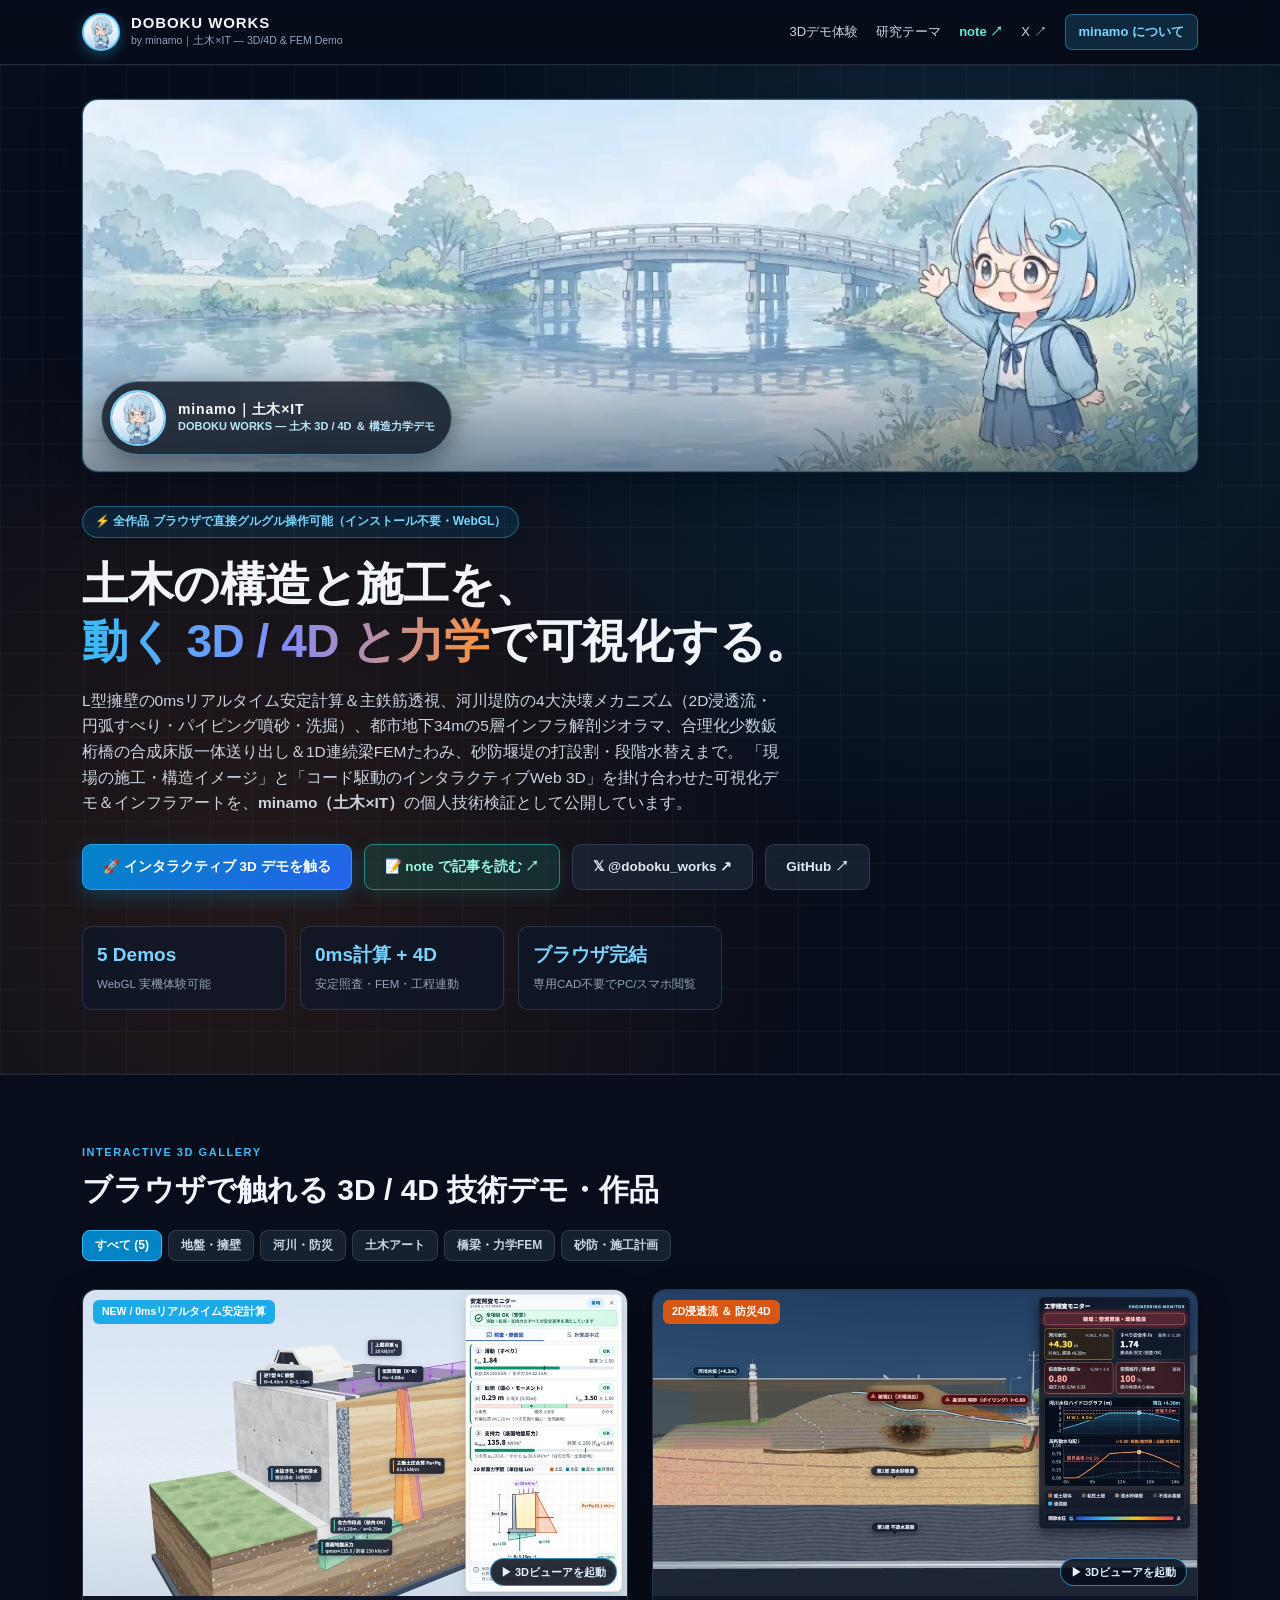
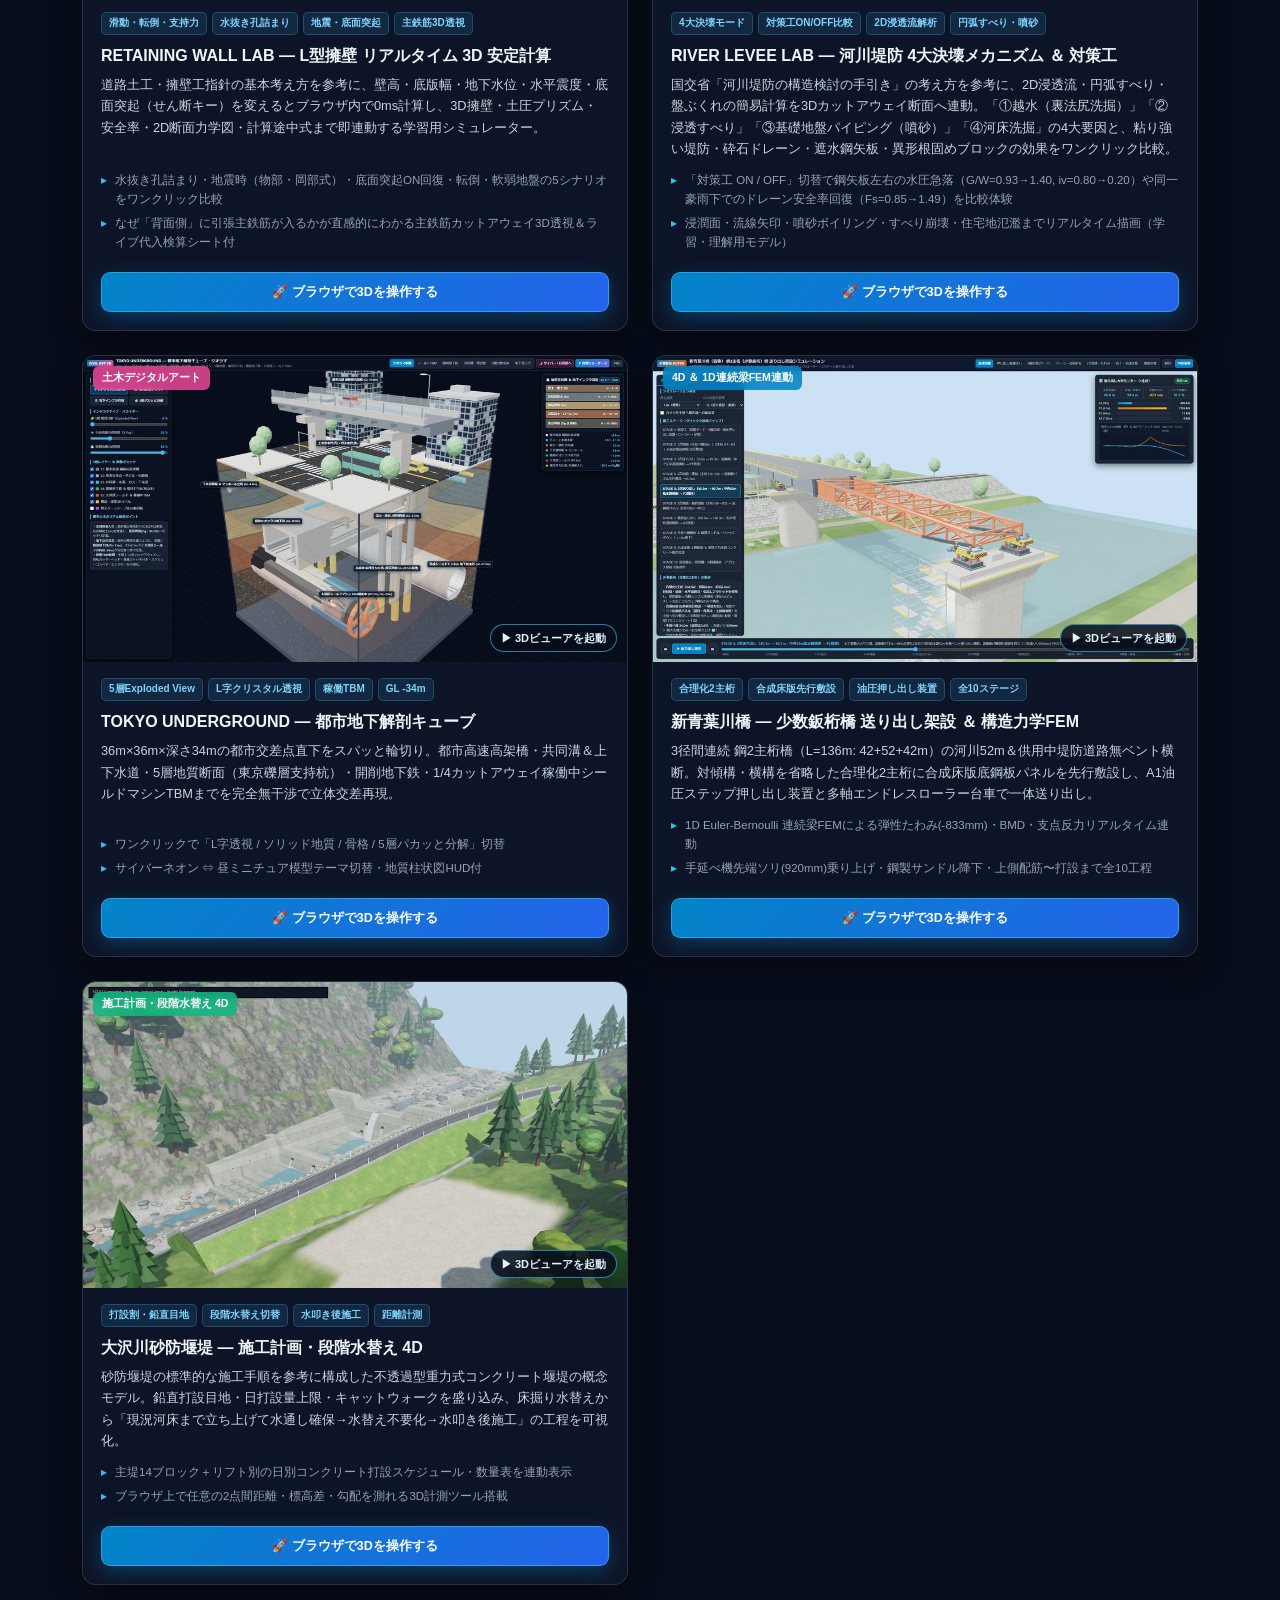
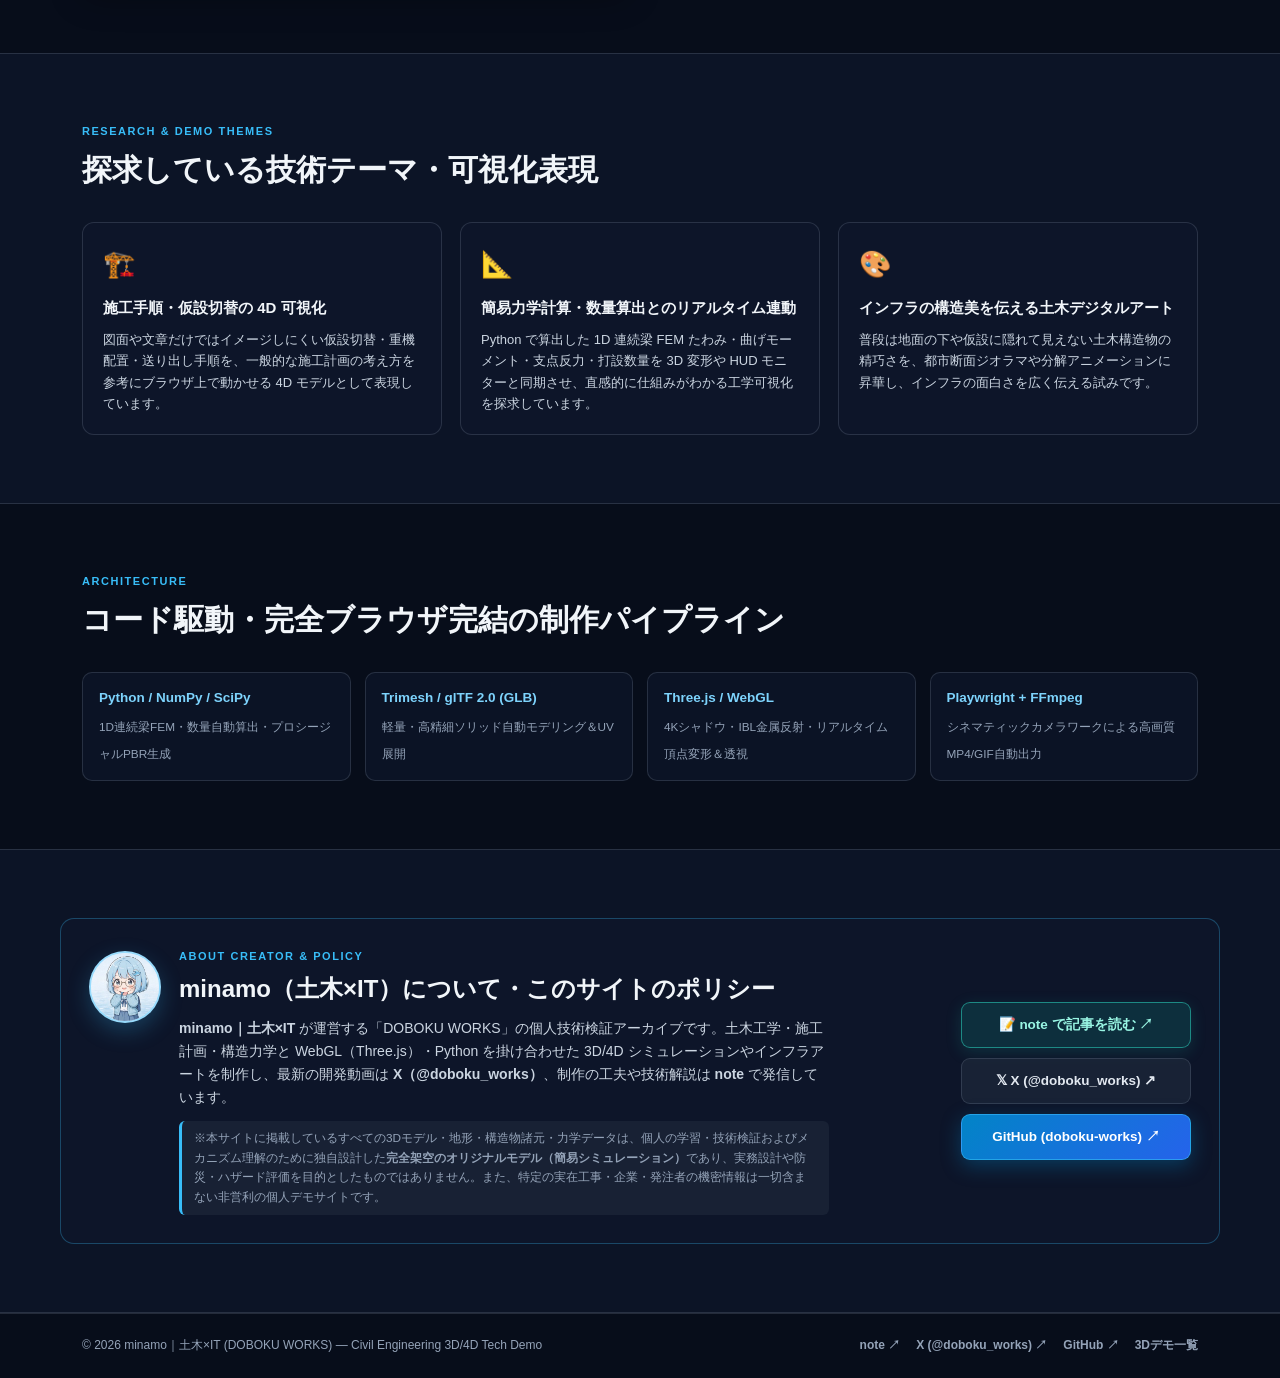
==== commit d443349e: "Add RETAINING WALL LAB (5th work): L-type retaining wall realtime 3D stability simulator" ====
--- a/index.html
+++ b/index.html
@@ -4,7 +4,7 @@
   <meta charset="UTF-8" />
   <meta name="viewport" content="width=device-width, initial-scale=1.0" />
   <title>DOBOKU WORKS by minamo｜土木×IT — 3D/4D シミュレーション ＆ インフラ可視化デモ</title>
-  <meta name="description" content="minamo｜土木×IT による土木 3D/4D シミュレーション＆構造力学FEMの個人技術デモアーカイブ。砂防堰堤・少数鈑桁送り出し架設・都市地下解剖キューブをブラウザで直接操作可能。制作解説は note で発信中。" />
+  <meta name="description" content="minamo｜土木×IT による土木 3D/4D シミュレーション＆構造力学の個人技術デモアーカイブ。L型擁壁リアルタイム安定計算・河川堤防4大決壊・少数鈑桁送り出し架設・都市地下解剖キューブ・砂防堰堤をブラウザで直接操作可能。制作解説は note で発信中。" />
   <meta property="og:title" content="DOBOKU WORKS by minamo｜土木×IT — 土木 3D/4D ＆ インフラ可視化デモ" />
   <meta property="og:description" content="ブラウザを開くだけで誰でも操作できる土木施工4Dシミュレーション＆力学可視化Webビューア集（minamo｜土木×IT）。" />
   <meta property="og:type" content="website" />
@@ -66,7 +66,7 @@
           <div class="hero-pill">⚡ 全作品 ブラウザで直接グルグル操作可能（インストール不要・WebGL）</div>
           <h1>土木の構造と施工を、<br><span class="grad-text">動く 3D / 4D と力学</span>で可視化する。</h1>
           <p class="hero-lead">
-            河川堤防の4大決壊メカニズム（2D浸透流・円弧すべり・パイピング噴砂・洗掘）、都市地下34mの5層インフラ解剖ジオラマ、合理化少数鈑桁橋の合成床版一体送り出し＆1D連続梁FEMたわみ、砂防堰堤の打設割・段階水替えまで。
+            L型擁壁の0msリアルタイム安定計算＆主鉄筋透視、河川堤防の4大決壊メカニズム（2D浸透流・円弧すべり・パイピング噴砂・洗掘）、都市地下34mの5層インフラ解剖ジオラマ、合理化少数鈑桁橋の合成床版一体送り出し＆1D連続梁FEMたわみ、砂防堰堤の打設割・段階水替えまで。
             「現場の施工・構造イメージ」と「コード駆動のインタラクティブWeb 3D」を掛け合わせた可視化デモ＆インフラアートを、<strong>minamo（土木×IT）</strong>の個人技術検証として公開しています。
           </p>
           <div class="hero-actions">
@@ -77,12 +77,12 @@
           </div>
         <div class="hero-stats">
           <div class="stat">
-            <span class="stat-val">4 Demos</span>
+            <span class="stat-val">5 Demos</span>
             <span class="stat-label">WebGL 実機体験可能</span>
           </div>
           <div class="stat">
-            <span class="stat-val">FEM + 4D</span>
-            <span class="stat-label">浸透流・力学・工程連動</span>
+            <span class="stat-val">0ms計算 + 4D</span>
+            <span class="stat-label">安定照査・FEM・工程連動</span>
           </div>
           <div class="stat">
             <span class="stat-val">ブラウザ完結</span>
@@ -102,7 +102,8 @@
             <h2>ブラウザで触れる 3D / 4D 技術デモ・作品</h2>
           </div>
           <div class="filter-tabs" id="filter-tabs">
-            <button class="ftab active" data-filter="all">すべて (4)</button>
+            <button class="ftab active" data-filter="all">すべて (5)</button>
+            <button class="ftab" data-filter="geotech">地盤・擁壁</button>
             <button class="ftab" data-filter="river">河川・防災</button>
             <button class="ftab" data-filter="art">土木アート</button>
             <button class="ftab" data-filter="bridge">橋梁・力学FEM</button>
@@ -111,11 +112,36 @@
         </div>
 
         <div class="works-grid">
-          <!-- Work 0 (NEW): River Levee Failure Lab -->
+          <!-- Work 0 (NEW): Retaining Wall Lab -->
+          <article class="work-card" data-cat="geotech">
+            <a href="./works/retaining-wall/viewer/index.html" class="card-thumb-link">
+              <img src="./assets/thumbs/retaining_wall.jpg" alt="RETAINING WALL LAB L型擁壁 リアルタイム3D安定計算シミュレーター" loading="lazy" />
+              <span class="thumb-badge geotech">NEW / 0msリアルタイム安定計算</span>
+              <span class="thumb-play">▶ 3Dビューアを起動</span>
+            </a>
+            <div class="card-body">
+              <div class="tags">
+                <span>滑動・転倒・支持力</span><span>水抜き孔詰まり</span><span>地震・底面突起</span><span>主鉄筋3D透視</span>
+              </div>
+              <h3>RETAINING WALL LAB — L型擁壁 リアルタイム 3D 安定計算</h3>
+              <p>
+                道路土工・擁壁工指針の基本考え方を参考に、壁高・底版幅・地下水位・水平震度・底面突起（せん断キー）を変えるとブラウザ内で0ms計算し、3D擁壁・土圧プリズム・安全率・2D断面力学図・計算途中式まで即連動する学習用シミュレーター。
+              </p>
+              <ul class="feat-list">
+                <li>水抜き孔詰まり・地震時（物部・岡部式）・底面突起ON回復・転倒・軟弱地盤の5シナリオをワンクリック比較</li>
+                <li>なぜ「背面側」に引張主鉄筋が入るかが直感的にわかる主鉄筋カットアウェイ3D透視＆ライブ代入検算シート付</li>
+              </ul>
+              <div class="card-actions">
+                <a href="./works/retaining-wall/viewer/index.html" class="btn btn-primary btn-sm">🚀 ブラウザで3Dを操作する</a>
+              </div>
+            </div>
+          </article>
+
+          <!-- Work 1: River Levee Failure Lab -->
           <article class="work-card" data-cat="river">
             <a href="./works/river-levee/viewer/index.html" class="card-thumb-link">
               <img src="./assets/thumbs/river_levee.jpg" alt="RIVER LEVEE LAB 河川堤防 4大決壊メカニズム ＆ 対策工 3D/4D シミュレーション" loading="lazy" />
-              <span class="thumb-badge river">NEW / 2D浸透流 ＆ 防災4D</span>
+              <span class="thumb-badge river">2D浸透流 ＆ 防災4D</span>
               <span class="thumb-play">▶ 3Dビューアを起動</span>
             </a>
             <div class="card-body">
--- a/assets/style.css
+++ b/assets/style.css
@@ -158,6 +158,7 @@
   position: absolute; top: 10px; left: 10px; padding: 3px 9px; border-radius: 6px;
   font-size: 10.5px; font-weight: 700; color: #fff; backdrop-filter: blur(6px);
 }
+.thumb-badge.geotech { background: rgba(14, 165, 233, 0.92); }
 .thumb-badge.river { background: rgba(234, 88, 12, 0.92); }
 .thumb-badge.art { background: rgba(236, 72, 153, 0.85); }
 .thumb-badge.bridge { background: rgba(2, 132, 199, 0.88); }
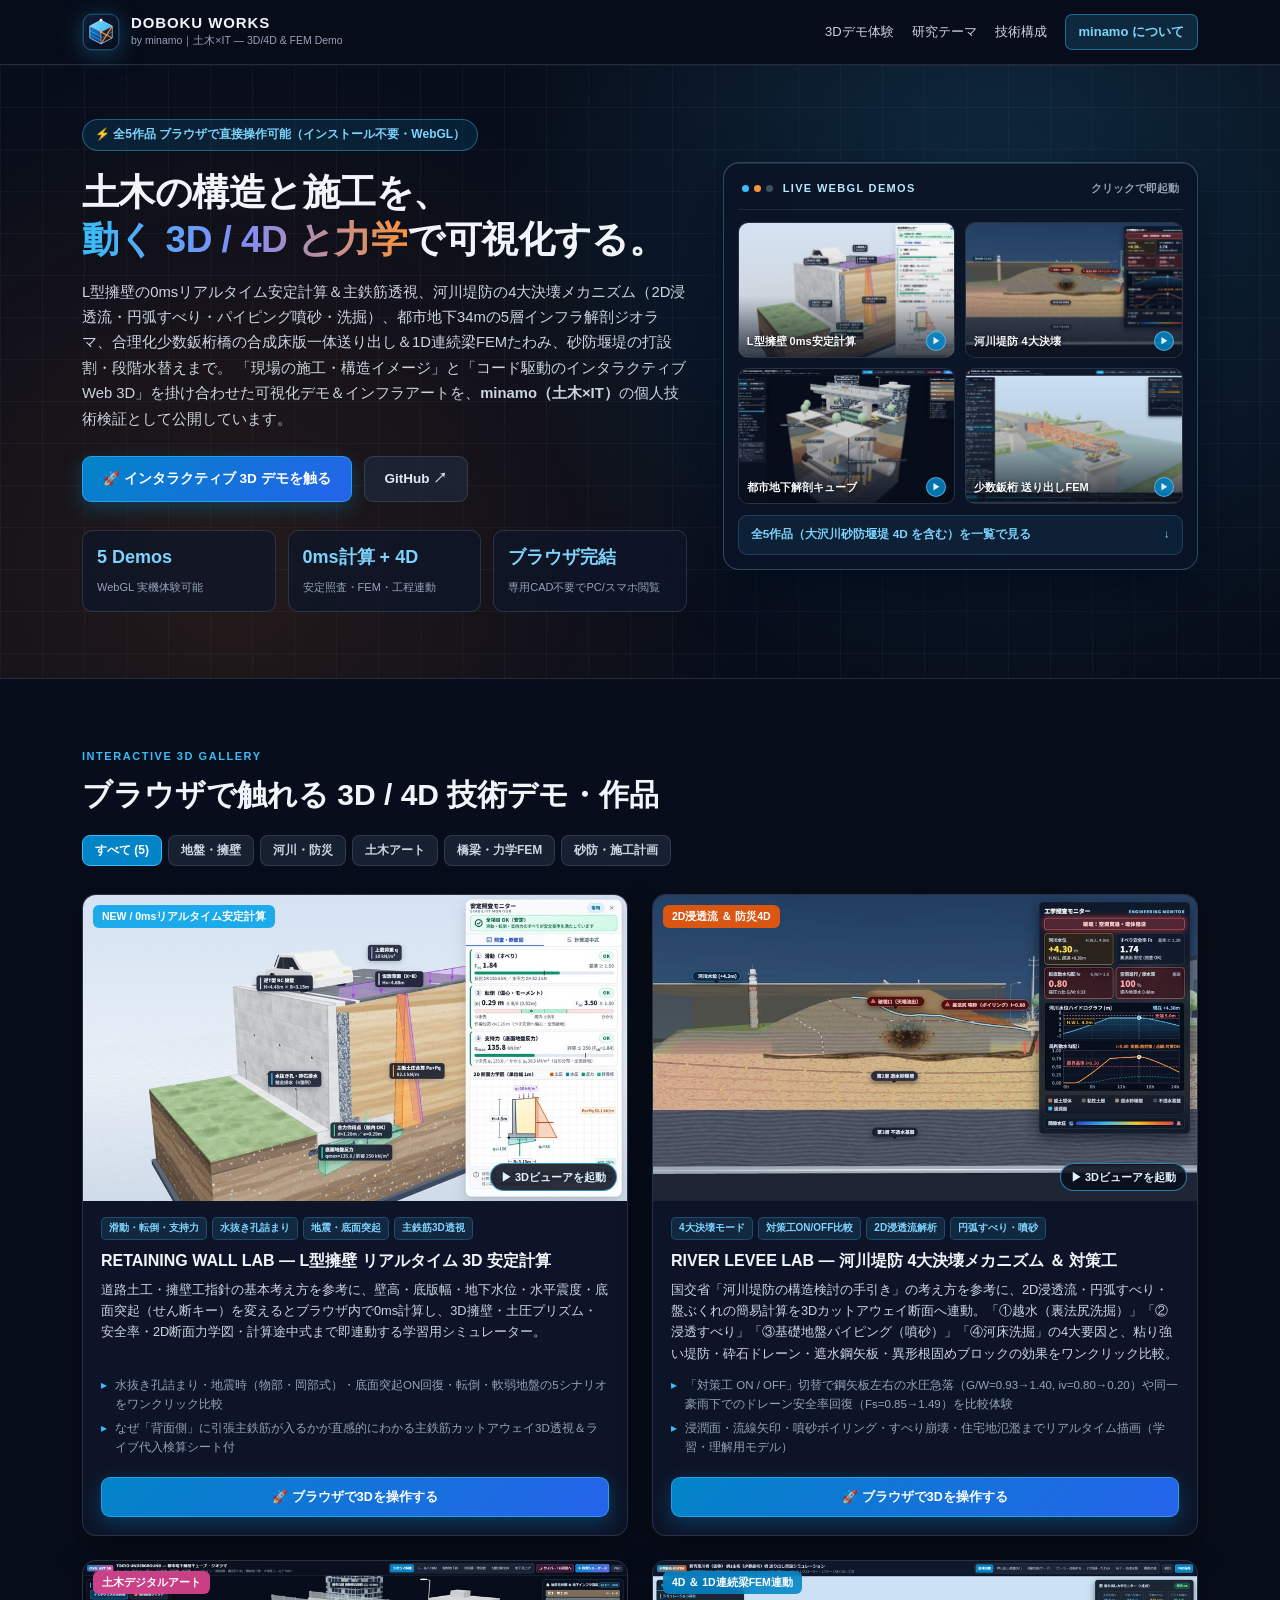
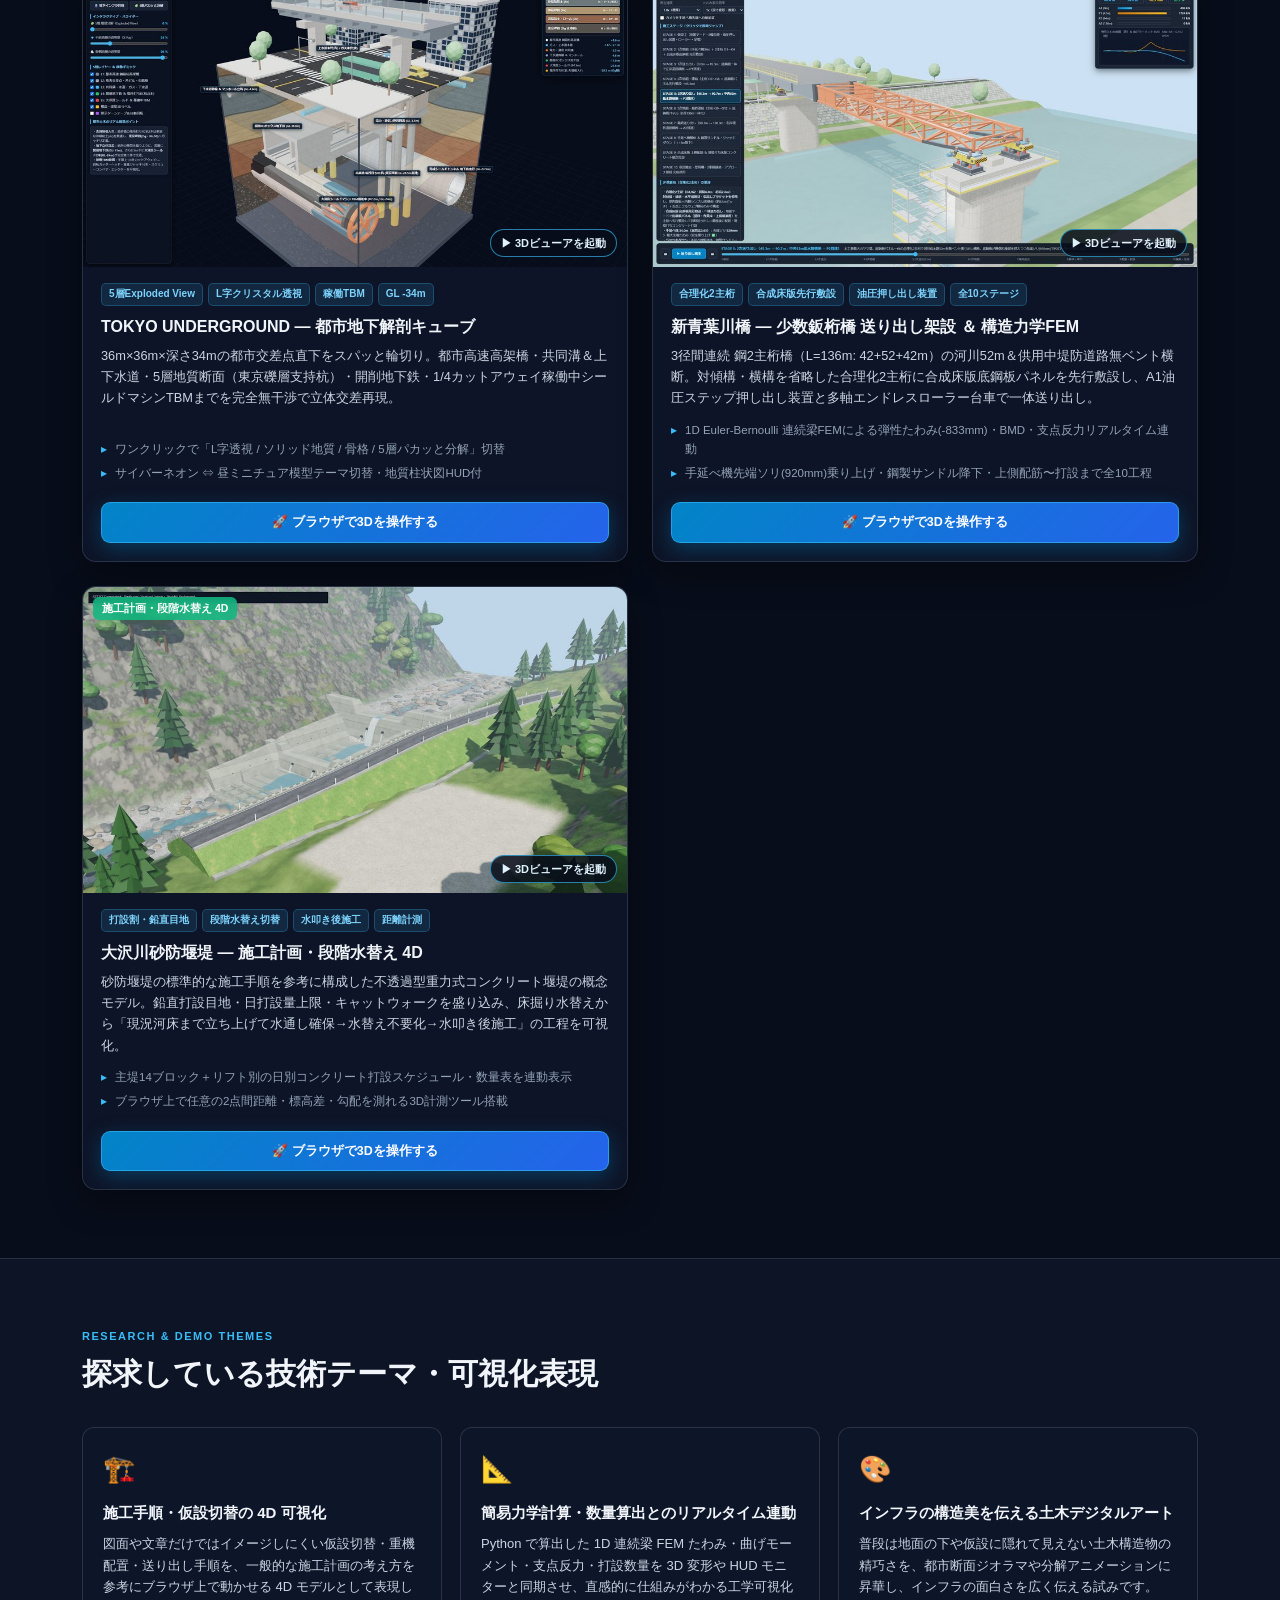
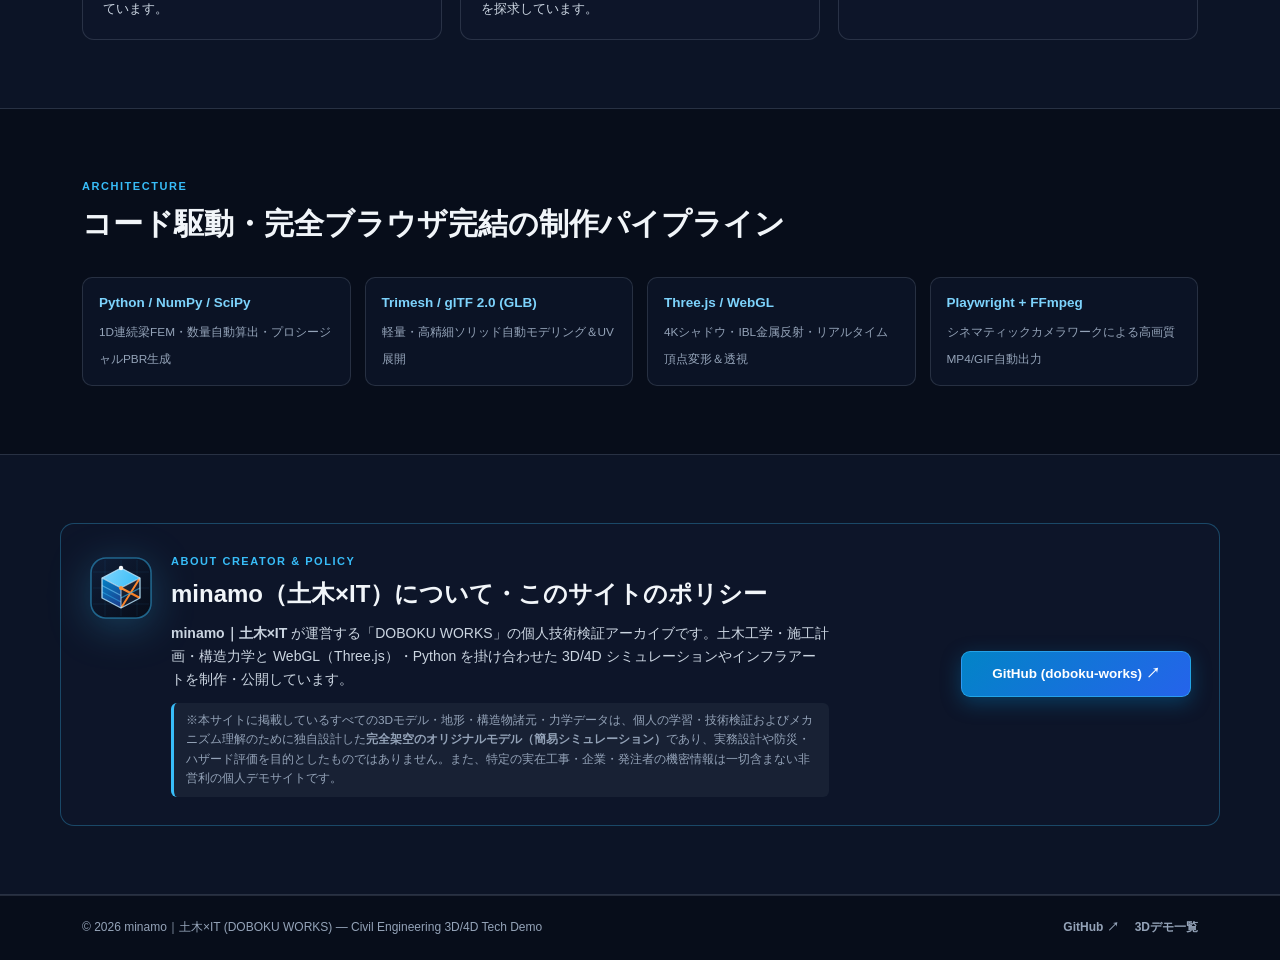
==== commit 16886ec1: "Remove SNS links and character brand assets; refresh hero layout and OGP" ====
--- a/index.html
+++ b/index.html
@@ -4,7 +4,7 @@
   <meta charset="UTF-8" />
   <meta name="viewport" content="width=device-width, initial-scale=1.0" />
   <title>DOBOKU WORKS by minamo｜土木×IT — 3D/4D シミュレーション ＆ インフラ可視化デモ</title>
-  <meta name="description" content="minamo｜土木×IT による土木 3D/4D シミュレーション＆構造力学の個人技術デモアーカイブ。L型擁壁リアルタイム安定計算・河川堤防4大決壊・少数鈑桁送り出し架設・都市地下解剖キューブ・砂防堰堤をブラウザで直接操作可能。制作解説は note で発信中。" />
+  <meta name="description" content="minamo｜土木×IT による土木 3D/4D シミュレーション＆構造力学の個人技術デモアーカイブ。L型擁壁リアルタイム安定計算・河川堤防4大決壊・少数鈑桁送り出し架設・都市地下解剖キューブ・砂防堰堤をブラウザで直接操作可能。" />
   <meta property="og:title" content="DOBOKU WORKS by minamo｜土木×IT — 土木 3D/4D ＆ インフラ可視化デモ" />
   <meta property="og:description" content="ブラウザを開くだけで誰でも操作できる土木施工4Dシミュレーション＆力学可視化Webビューア集（minamo｜土木×IT）。" />
   <meta property="og:type" content="website" />
@@ -13,20 +13,19 @@
   <meta property="og:image:width" content="1200" />
   <meta property="og:image:height" content="630" />
   <meta name="twitter:card" content="summary_large_image" />
-  <meta name="twitter:site" content="@doboku_works" />
-  <meta name="twitter:creator" content="@doboku_works" />
   <meta name="twitter:title" content="DOBOKU WORKS by minamo｜土木×IT — 土木 3D/4D 技術デモ" />
   <meta name="twitter:description" content="土木の構造・施工手順と簡易力学計算をブラウザで直接操作できる3D/4D技術デモ＆インフラアート集。" />
   <meta name="twitter:image" content="https://doboku-works.github.io/assets/brand/ogp.jpg" />
+  <link rel="icon" type="image/svg+xml" href="./assets/brand/logo.svg" />
   <link rel="icon" type="image/png" href="./assets/brand/favicon.png" />
-  <link rel="apple-touch-icon" href="./assets/brand/avatar.jpg" />
+  <link rel="apple-touch-icon" href="./assets/brand/favicon.png" />
   <link rel="stylesheet" href="./assets/style.css" />
 </head>
 <body>
   <header class="site-header">
     <div class="container header-inner">
       <a href="#top" class="brand">
-        <img src="./assets/brand/avatar.jpg" alt="minamo（DOBOKU WORKS）アイコン" class="brand-avatar" width="38" height="38" />
+        <img src="./assets/brand/logo.svg" alt="DOBOKU WORKS ロゴ" class="brand-mark" width="38" height="38" />
         <div>
           <span class="brand-name">DOBOKU WORKS</span>
           <span class="brand-sub">by minamo｜土木×IT — 3D/4D &amp; FEM Demo</span>
@@ -35,8 +34,7 @@
       <nav class="nav-links">
         <a href="#works">3Dデモ体験</a>
         <a href="#themes">研究テーマ</a>
-        <a href="https://note.com/doboku_works" target="_blank" rel="noopener noreferrer" class="nav-note">note ↗</a>
-        <a href="https://x.com/doboku_works" target="_blank" rel="noopener noreferrer">X ↗</a>
+        <a href="#stack">技術構成</a>
         <a href="#about" class="nav-cta">minamo について</a>
       </nav>
     </div>
@@ -47,48 +45,69 @@
     <section class="hero">
       <div class="hero-grid-bg" aria-hidden="true"></div>
       <div class="container">
-        <div class="hero-banner-card">
-          <picture>
-            <source srcset="./assets/brand/banner.webp" type="image/webp" />
-            <img src="./assets/brand/banner.jpg" alt="DOBOKU WORKS（minamo｜土木×IT）ヘッダーバナー" class="hero-banner-img" width="1024" height="341" />
-          </picture>
-          <div class="hero-banner-fade" aria-hidden="true"></div>
-          <div class="hero-banner-profile">
-            <img src="./assets/brand/avatar.jpg" alt="minamo プロフィールアイコン" class="hero-profile-avatar" width="68" height="68" />
-            <div class="hero-profile-meta">
-              <span class="hero-profile-name">minamo｜土木×IT</span>
-              <span class="hero-profile-tag">DOBOKU WORKS — 土木 3D / 4D ＆ 構造力学デモ</span>
-            </div>
-          </div>
-        </div>
-
-        <div class="hero-inner">
-          <div class="hero-pill">⚡ 全作品 ブラウザで直接グルグル操作可能（インストール不要・WebGL）</div>
-          <h1>土木の構造と施工を、<br><span class="grad-text">動く 3D / 4D と力学</span>で可視化する。</h1>
-          <p class="hero-lead">
-            L型擁壁の0msリアルタイム安定計算＆主鉄筋透視、河川堤防の4大決壊メカニズム（2D浸透流・円弧すべり・パイピング噴砂・洗掘）、都市地下34mの5層インフラ解剖ジオラマ、合理化少数鈑桁橋の合成床版一体送り出し＆1D連続梁FEMたわみ、砂防堰堤の打設割・段階水替えまで。
-            「現場の施工・構造イメージ」と「コード駆動のインタラクティブWeb 3D」を掛け合わせた可視化デモ＆インフラアートを、<strong>minamo（土木×IT）</strong>の個人技術検証として公開しています。
-          </p>
-          <div class="hero-actions">
-            <a href="#works" class="btn btn-primary">🚀 インタラクティブ 3D デモを触る</a>
-            <a href="https://note.com/doboku_works" target="_blank" rel="noopener noreferrer" class="btn btn-note">📝 note で記事を読む ↗</a>
-            <a href="https://x.com/doboku_works" target="_blank" rel="noopener noreferrer" class="btn btn-ghost">𝕏 @doboku_works ↗</a>
-            <a href="https://github.com/doboku-works" target="_blank" rel="noopener noreferrer" class="btn btn-ghost">GitHub ↗</a>
-          </div>
-        <div class="hero-stats">
-          <div class="stat">
-            <span class="stat-val">5 Demos</span>
-            <span class="stat-label">WebGL 実機体験可能</span>
-          </div>
-          <div class="stat">
-            <span class="stat-val">0ms計算 + 4D</span>
-            <span class="stat-label">安定照査・FEM・工程連動</span>
-          </div>
-          <div class="stat">
-            <span class="stat-val">ブラウザ完結</span>
-            <span class="stat-label">専用CAD不要でPC/スマホ閲覧</span>
-          </div>
-        </div>
+        <div class="hero-layout">
+          <div class="hero-inner">
+            <div class="hero-pill">⚡ 全5作品 ブラウザで直接操作可能（インストール不要・WebGL）</div>
+            <h1>土木の構造と施工を、<br><span class="grad-text">動く 3D / 4D と力学</span>で可視化する。</h1>
+            <p class="hero-lead">
+              L型擁壁の0msリアルタイム安定計算＆主鉄筋透視、河川堤防の4大決壊メカニズム（2D浸透流・円弧すべり・パイピング噴砂・洗掘）、都市地下34mの5層インフラ解剖ジオラマ、合理化少数鈑桁橋の合成床版一体送り出し＆1D連続梁FEMたわみ、砂防堰堤の打設割・段階水替えまで。
+              「現場の施工・構造イメージ」と「コード駆動のインタラクティブWeb 3D」を掛け合わせた可視化デモ＆インフラアートを、<strong>minamo（土木×IT）</strong>の個人技術検証として公開しています。
+            </p>
+            <div class="hero-actions">
+              <a href="#works" class="btn btn-primary">🚀 インタラクティブ 3D デモを触る</a>
+              <a href="https://github.com/doboku-works" target="_blank" rel="noopener noreferrer" class="btn btn-ghost">GitHub ↗</a>
+            </div>
+            <div class="hero-stats">
+              <div class="stat">
+                <span class="stat-val">5 Demos</span>
+                <span class="stat-label">WebGL 実機体験可能</span>
+              </div>
+              <div class="stat">
+                <span class="stat-val">0ms計算 + 4D</span>
+                <span class="stat-label">安定照査・FEM・工程連動</span>
+              </div>
+              <div class="stat">
+                <span class="stat-val">ブラウザ完結</span>
+                <span class="stat-label">専用CAD不要でPC/スマホ閲覧</span>
+              </div>
+            </div>
+          </div>
+
+          <aside class="hero-showcase" aria-label="3Dデモ クイックプレビュー">
+            <div class="showcase-head">
+              <div class="showcase-dots" aria-hidden="true">
+                <span></span><span></span><span></span>
+              </div>
+              <span class="showcase-title">LIVE WEBGL DEMOS</span>
+              <span class="showcase-hint">クリックで即起動</span>
+            </div>
+            <div class="showcase-grid">
+              <a href="./works/retaining-wall/viewer/index.html" class="showcase-tile">
+                <img src="./assets/thumbs/retaining_wall.jpg" alt="L型擁壁 リアルタイム3D安定計算" />
+                <span class="showcase-caption">L型擁壁 0ms安定計算</span>
+                <span class="showcase-go">▶</span>
+              </a>
+              <a href="./works/river-levee/viewer/index.html" class="showcase-tile">
+                <img src="./assets/thumbs/river_levee.jpg" alt="河川堤防 4大決壊メカニズム" />
+                <span class="showcase-caption">河川堤防 4大決壊</span>
+                <span class="showcase-go">▶</span>
+              </a>
+              <a href="./works/urban-cube/viewer/index.html" class="showcase-tile">
+                <img src="./assets/thumbs/urban_cube.jpg" alt="都市地下解剖キューブ" />
+                <span class="showcase-caption">都市地下解剖キューブ</span>
+                <span class="showcase-go">▶</span>
+              </a>
+              <a href="./works/bridge-launching/viewer/index.html" class="showcase-tile">
+                <img src="./assets/thumbs/bridge_launch.jpg" alt="少数鈑桁橋 送り出し架設 4D/FEM" />
+                <span class="showcase-caption">少数鈑桁 送り出しFEM</span>
+                <span class="showcase-go">▶</span>
+              </a>
+            </div>
+            <a href="#works" class="showcase-foot">
+              <span>全5作品（大沢川砂防堰堤 4D を含む）を一覧で見る</span>
+              <span aria-hidden="true">↓</span>
+            </a>
+          </aside>
         </div>
       </div>
     </section>
@@ -291,12 +310,12 @@
     <section id="about" class="section section-alt">
       <div class="container contact-box">
         <div class="about-main">
-          <img src="./assets/brand/avatar.jpg" alt="minamo（土木×IT）アイコン" class="about-avatar" width="76" height="76" />
+          <img src="./assets/brand/logo.svg" alt="DOBOKU WORKS ロゴ" class="about-mark" width="64" height="64" />
           <div>
             <span class="eyebrow">ABOUT CREATOR &amp; POLICY</span>
             <h2>minamo（土木×IT）について・このサイトのポリシー</h2>
             <p class="contact-desc">
-              <strong>minamo｜土木×IT</strong> が運営する「DOBOKU WORKS」の個人技術検証アーカイブです。土木工学・施工計画・構造力学と WebGL（Three.js）・Python を掛け合わせた 3D/4D シミュレーションやインフラアートを制作し、最新の開発動画は <strong>X（@doboku_works）</strong>、制作の工夫や技術解説は <strong>note</strong> で発信しています。
+              <strong>minamo｜土木×IT</strong> が運営する「DOBOKU WORKS」の個人技術検証アーカイブです。土木工学・施工計画・構造力学と WebGL（Three.js）・Python を掛け合わせた 3D/4D シミュレーションやインフラアートを制作・公開しています。
             </p>
             <p class="safety-note">
               ※本サイトに掲載しているすべての3Dモデル・地形・構造物諸元・力学データは、個人の学習・技術検証およびメカニズム理解のために独自設計した<strong>完全架空のオリジナルモデル（簡易シミュレーション）</strong>であり、実務設計や防災・ハザード評価を目的としたものではありません。また、特定の実在工事・企業・発注者の機密情報は一切含まない非営利の個人デモサイトです。
@@ -304,8 +323,6 @@
           </div>
         </div>
         <div class="contact-actions">
-          <a href="https://note.com/doboku_works" target="_blank" rel="noopener noreferrer" class="btn btn-note">📝 note で記事を読む ↗</a>
-          <a href="https://x.com/doboku_works" target="_blank" rel="noopener noreferrer" class="btn btn-ghost">𝕏 X (@doboku_works) ↗</a>
           <a href="https://github.com/doboku-works" target="_blank" rel="noopener noreferrer" class="btn btn-primary">GitHub (doboku-works) ↗</a>
         </div>
       </div>
@@ -316,8 +333,6 @@
     <div class="container footer-inner">
       <span>© 2026 minamo｜土木×IT (DOBOKU WORKS) — Civil Engineering 3D/4D Tech Demo</span>
       <div class="footer-links">
-        <a href="https://note.com/doboku_works" target="_blank" rel="noopener noreferrer">note ↗</a>
-        <a href="https://x.com/doboku_works" target="_blank" rel="noopener noreferrer">X (@doboku_works) ↗</a>
         <a href="https://github.com/doboku-works" target="_blank" rel="noopener noreferrer">GitHub ↗</a>
         <a href="#works">3Dデモ一覧</a>
       </div>
--- a/assets/style.css
+++ b/assets/style.css
@@ -29,18 +29,14 @@
 }
 .header-inner { height: 64px; display: flex; align-items: center; justify-content: space-between; gap: 16px; }
 .brand { display: flex; align-items: center; gap: 11px; }
-.brand-avatar {
-  width: 38px; height: 38px; border-radius: 50%; object-fit: cover; flex-shrink: 0;
-  border: 2px solid rgba(56, 189, 248, 0.75);
-  box-shadow: 0 4px 14px rgba(56, 189, 248, 0.32);
-  background: #e0f2fe;
+.brand-mark {
+  width: 38px; height: 38px; flex-shrink: 0; display: block;
+  filter: drop-shadow(0 4px 12px rgba(56, 189, 248, 0.28));
 }
 .brand-name { display: block; font-weight: 800; font-size: 15px; letter-spacing: 0.06em; line-height: 1.1; }
 .brand-sub { display: block; font-size: 10.5px; color: var(--muted); }
 .nav-links { display: flex; align-items: center; gap: 18px; font-size: 13px; color: #cbd5e1; }
 .nav-links a:hover { color: #fff; }
-.nav-note { color: #5eead4 !important; font-weight: 600; }
-.nav-note:hover { color: #99f6e4 !important; }
 .nav-cta {
   padding: 6px 13px; border-radius: 7px;
   background: rgba(56, 189, 248, 0.16); border: 1px solid rgba(56, 189, 248, 0.45);
@@ -49,56 +45,33 @@
 .nav-cta:hover { background: rgba(56, 189, 248, 0.28); }
 
 /* Hero */
-.hero { position: relative; padding: 34px 0 64px; overflow: hidden; border-bottom: 1px solid var(--border); }
+.hero { position: relative; padding: 54px 0 66px; overflow: hidden; border-bottom: 1px solid var(--border); }
 .hero-grid-bg {
   position: absolute; inset: 0; pointer-events: none;
   background-image:
-    radial-gradient(circle at 75% 22%, rgba(56, 189, 248, 0.16), transparent 46%),
-    radial-gradient(circle at 20% 80%, rgba(249, 115, 22, 0.12), transparent 44%),
+    radial-gradient(circle at 78% 24%, rgba(56, 189, 248, 0.17), transparent 46%),
+    radial-gradient(circle at 18% 82%, rgba(249, 115, 22, 0.12), transparent 44%),
     linear-gradient(rgba(148, 163, 184, 0.06) 1px, transparent 1px),
     linear-gradient(90deg, rgba(148, 163, 184, 0.06) 1px, transparent 1px);
   background-size: auto, auto, 42px 42px, 42px 42px;
 }
-.hero-banner-card {
-  position: relative; border-radius: 16px; overflow: hidden;
-  border: 1px solid rgba(125, 211, 252, 0.35);
-  box-shadow: 0 18px 46px rgba(2, 10, 24, 0.58), 0 0 0 1px rgba(56, 189, 248, 0.12);
-  margin-bottom: 34px; background: #0c172a;
-}
-.hero-banner-img {
-  width: 100%; height: auto; aspect-ratio: 1024 / 341;
-  object-fit: cover; display: block;
-}
-.hero-banner-fade {
-  position: absolute; inset: 0; pointer-events: none;
-  background: linear-gradient(to top, rgba(7, 13, 26, 0.42) 0%, transparent 34%);
-}
-.hero-banner-profile {
-  position: absolute; left: 18px; bottom: 16px;
-  display: inline-flex; align-items: center; gap: 12px;
-  padding: 8px 16px 8px 8px; border-radius: 999px;
-  background: rgba(7, 13, 26, 0.78);
-  backdrop-filter: blur(10px);
-  border: 1px solid rgba(125, 211, 252, 0.45);
-  box-shadow: 0 8px 24px rgba(0, 0, 0, 0.38);
-}
-.hero-profile-avatar {
-  width: 56px; height: 56px; border-radius: 50%; object-fit: cover; flex-shrink: 0;
-  border: 2px solid #7dd3fc; background: #e0f2fe;
-}
-.hero-profile-meta { display: flex; flex-direction: column; }
-.hero-profile-name { font-size: 14px; font-weight: 800; letter-spacing: 0.06em; color: #f8fafc; line-height: 1.2; }
-.hero-profile-tag { font-size: 11px; color: #bae6fd; font-weight: 600; }
-.hero-inner { position: relative; max-width: 920px; }
+.hero-layout {
+  position: relative;
+  display: grid;
+  grid-template-columns: minmax(0, 1.12fr) minmax(0, 0.88fr);
+  gap: 36px;
+  align-items: center;
+}
+.hero-inner { position: relative; }
 .hero-pill {
   display: inline-block; padding: 5px 12px; border-radius: 99px; margin-bottom: 18px;
   font-size: 12px; font-weight: 600; color: #7dd3fc;
   background: rgba(2, 132, 199, 0.16); border: 1px solid rgba(56, 189, 248, 0.4);
 }
-.hero h1 { font-size: clamp(28px, 4.4vw, 46px); font-weight: 800; line-height: 1.24; letter-spacing: -0.01em; margin-bottom: 18px; }
+.hero h1 { font-size: clamp(24px, 3.05vw, 37px); font-weight: 800; line-height: 1.28; letter-spacing: -0.015em; margin-bottom: 16px; }
 .grad-text { background: linear-gradient(90deg, #38bdf8, #818cf8, #fb923c); -webkit-background-clip: text; -webkit-text-fill-color: transparent; }
-.hero-lead { font-size: 15.5px; color: #cbd5e1; max-width: 700px; margin-bottom: 28px; }
-.hero-actions { display: flex; flex-wrap: wrap; gap: 12px; margin-bottom: 36px; }
+.hero-lead { font-size: 14.8px; color: #cbd5e1; margin-bottom: 24px; line-height: 1.72; }
+.hero-actions { display: flex; flex-wrap: wrap; gap: 12px; margin-bottom: 28px; }
 
 .btn {
   display: inline-flex; align-items: center; justify-content: center; gap: 6px;
@@ -109,22 +82,88 @@
   border: 1px solid rgba(56, 189, 248, 0.6); box-shadow: 0 6px 20px rgba(2, 132, 199, 0.35);
 }
 .btn-primary:hover { transform: translateY(-1px); filter: brightness(1.1); }
-.btn-note {
-  background: rgba(20, 184, 166, 0.16); color: #99f6e4;
-  border: 1px solid rgba(45, 212, 191, 0.55);
-  box-shadow: 0 4px 16px rgba(20, 184, 166, 0.18);
-}
-.btn-note:hover { background: rgba(20, 184, 166, 0.28); border-color: #5eead4; color: #fff; transform: translateY(-1px); }
 .btn-ghost { background: rgba(30, 41, 59, 0.72); color: #e2e8f0; border: 1px solid var(--border); }
 .btn-ghost:hover { border-color: #38bdf8; color: #fff; }
 .btn-sm { padding: 9px 15px; font-size: 12.5px; width: 100%; }
 
-.hero-stats { display: grid; grid-template-columns: repeat(3, minmax(0, 1fr)); gap: 14px; max-width: 640px; }
+.hero-stats { display: grid; grid-template-columns: repeat(3, minmax(0, 1fr)); gap: 12px; }
 .stat {
-  background: rgba(15, 23, 42, 0.76); border: 1px solid var(--border); border-radius: 10px; padding: 12px 14px;
-}
-.stat-val { display: block; font-size: 19px; font-weight: 800; color: #7dd3fc; }
-.stat-label { font-size: 11.5px; color: var(--muted); }
+  background: rgba(15, 23, 42, 0.78); border: 1px solid var(--border); border-radius: 10px; padding: 12px 14px;
+}
+.stat-val { display: block; font-size: 18px; font-weight: 800; color: #7dd3fc; }
+.stat-label { font-size: 11px; color: var(--muted); }
+
+/* Hero Visual Showcase */
+.hero-showcase {
+  background: rgba(11, 20, 38, 0.88);
+  border: 1px solid rgba(125, 211, 252, 0.28);
+  border-radius: 16px;
+  padding: 14px;
+  box-shadow: 0 20px 50px rgba(2, 8, 23, 0.62), inset 0 1px 0 rgba(186, 230, 253, 0.12);
+  backdrop-filter: blur(10px);
+}
+.showcase-head {
+  display: flex; align-items: center; justify-content: space-between; gap: 10px;
+  padding: 2px 4px 12px;
+  border-bottom: 1px solid rgba(148, 163, 184, 0.16);
+  margin-bottom: 12px;
+}
+.showcase-dots { display: flex; align-items: center; gap: 5px; }
+.showcase-dots span { width: 7px; height: 7px; border-radius: 50%; background: rgba(148, 163, 184, 0.4); }
+.showcase-dots span:first-child { background: #38bdf8; }
+.showcase-dots span:nth-child(2) { background: #fb923c; }
+.showcase-title { font-size: 11px; font-weight: 800; letter-spacing: 0.12em; color: #bae6fd; margin-right: auto; }
+.showcase-hint { font-size: 11px; color: var(--muted); font-weight: 600; }
+.showcase-grid { display: grid; grid-template-columns: repeat(2, minmax(0, 1fr)); gap: 10px; }
+.showcase-tile {
+  position: relative; display: block; aspect-ratio: 16 / 10;
+  border-radius: 10px; overflow: hidden;
+  border: 1px solid rgba(148, 163, 184, 0.22);
+  background: #0b1220;
+  transition: transform 0.22s ease, border-color 0.22s ease, box-shadow 0.22s ease;
+}
+.showcase-tile img {
+  width: 100%; height: 100%; object-fit: cover; display: block;
+  transition: transform 0.35s ease;
+}
+.showcase-tile::after {
+  content: ""; position: absolute; inset: 0; pointer-events: none;
+  background: linear-gradient(to top, rgba(7, 13, 26, 0.78) 0%, rgba(7, 13, 26, 0.1) 46%, transparent 100%);
+}
+.showcase-tile:hover {
+  transform: translateY(-2px);
+  border-color: rgba(56, 189, 248, 0.75);
+  box-shadow: 0 10px 24px rgba(2, 132, 199, 0.28);
+}
+.showcase-tile:hover img { transform: scale(1.06); }
+.showcase-caption {
+  position: absolute; left: 8px; right: 32px; bottom: 7px; z-index: 2;
+  font-size: 11px; font-weight: 700; color: #f8fafc;
+  white-space: nowrap; overflow: hidden; text-overflow: ellipsis;
+  text-shadow: 0 1px 4px rgba(0, 0, 0, 0.8);
+}
+.showcase-go {
+  position: absolute; right: 8px; bottom: 6px; z-index: 2;
+  width: 20px; height: 20px; border-radius: 999px;
+  display: inline-flex; align-items: center; justify-content: center;
+  font-size: 9px; color: #e0f2fe;
+  background: rgba(2, 132, 199, 0.85); border: 1px solid rgba(125, 211, 252, 0.6);
+  transition: transform 0.2s ease, background 0.2s ease;
+}
+.showcase-tile:hover .showcase-go { transform: scale(1.1); background: #0ea5e9; }
+.showcase-foot {
+  display: flex; align-items: center; justify-content: space-between; gap: 8px;
+  margin-top: 11px; padding: 9px 12px; border-radius: 9px;
+  font-size: 11.8px; font-weight: 600; color: #7dd3fc;
+  background: rgba(56, 189, 248, 0.08);
+  border: 1px solid rgba(56, 189, 248, 0.22);
+  transition: background 0.18s ease, border-color 0.18s ease, color 0.18s ease;
+}
+.showcase-foot:hover {
+  background: rgba(56, 189, 248, 0.16);
+  border-color: rgba(56, 189, 248, 0.5);
+  color: #e0f2fe;
+}
 
 /* Sections */
 .section { padding: 68px 0; }
@@ -207,11 +246,9 @@
 }
 .contact-box > div:first-child { max-width: 740px; }
 .about-main { display: flex; align-items: flex-start; gap: 18px; }
-.about-avatar {
-  width: 72px; height: 72px; border-radius: 50%; object-fit: cover; flex-shrink: 0;
-  border: 2.5px solid rgba(125, 211, 252, 0.72);
-  box-shadow: 0 8px 22px rgba(56, 189, 248, 0.25);
-  background: #e0f2fe; margin-top: 4px;
+.about-mark {
+  width: 64px; height: 64px; flex-shrink: 0; display: block; margin-top: 4px;
+  filter: drop-shadow(0 8px 20px rgba(56, 189, 248, 0.26));
 }
 .contact-desc { font-size: 14px; color: #cbd5e1; margin: 8px 0 12px; }
 .safety-note {
@@ -228,22 +265,22 @@
 .footer-links a:hover { color: #7dd3fc; }
 
 @media (max-width: 980px) {
+  .hero-layout { grid-template-columns: 1fr; gap: 28px; }
   .works-grid, .cap-grid { grid-template-columns: 1fr; }
   .stack-bar { grid-template-columns: repeat(2, minmax(0, 1fr)); }
 }
 @media (max-width: 640px) {
   .nav-links { display: none; }
-  .hero { padding: 20px 0 46px; }
-  .hero-banner-card { border-radius: 12px; margin-bottom: 24px; }
-  .hero-banner-fade { display: none; }
-  .hero-banner-profile {
-    position: static; width: 100%; border-radius: 0; border: 0;
-    border-top: 1px solid rgba(125, 211, 252, 0.22);
-    background: rgba(11, 22, 40, 0.96); padding: 10px 14px;
-  }
-  .hero-profile-avatar { width: 44px; height: 44px; }
+  .hero { padding: 26px 0 44px; }
+  .hero h1 { font-size: 20.5px; }
+  .hero-pill { font-size: 10.8px; padding: 5px 10px; }
+  .hero-showcase { padding: 12px; border-radius: 13px; }
+  .showcase-grid { gap: 8px; }
   .about-main { flex-direction: column; gap: 12px; }
-  .about-avatar { width: 58px; height: 58px; }
-  .hero-stats { grid-template-columns: 1fr; }
+  .about-mark { width: 52px; height: 52px; }
+  .hero-stats { grid-template-columns: repeat(3, minmax(0, 1fr)); gap: 8px; }
+  .stat { padding: 10px 9px; }
+  .stat-val { font-size: 14px; }
+  .stat-label { font-size: 10px; line-height: 1.35; }
   .stack-bar { grid-template-columns: 1fr; }
 }
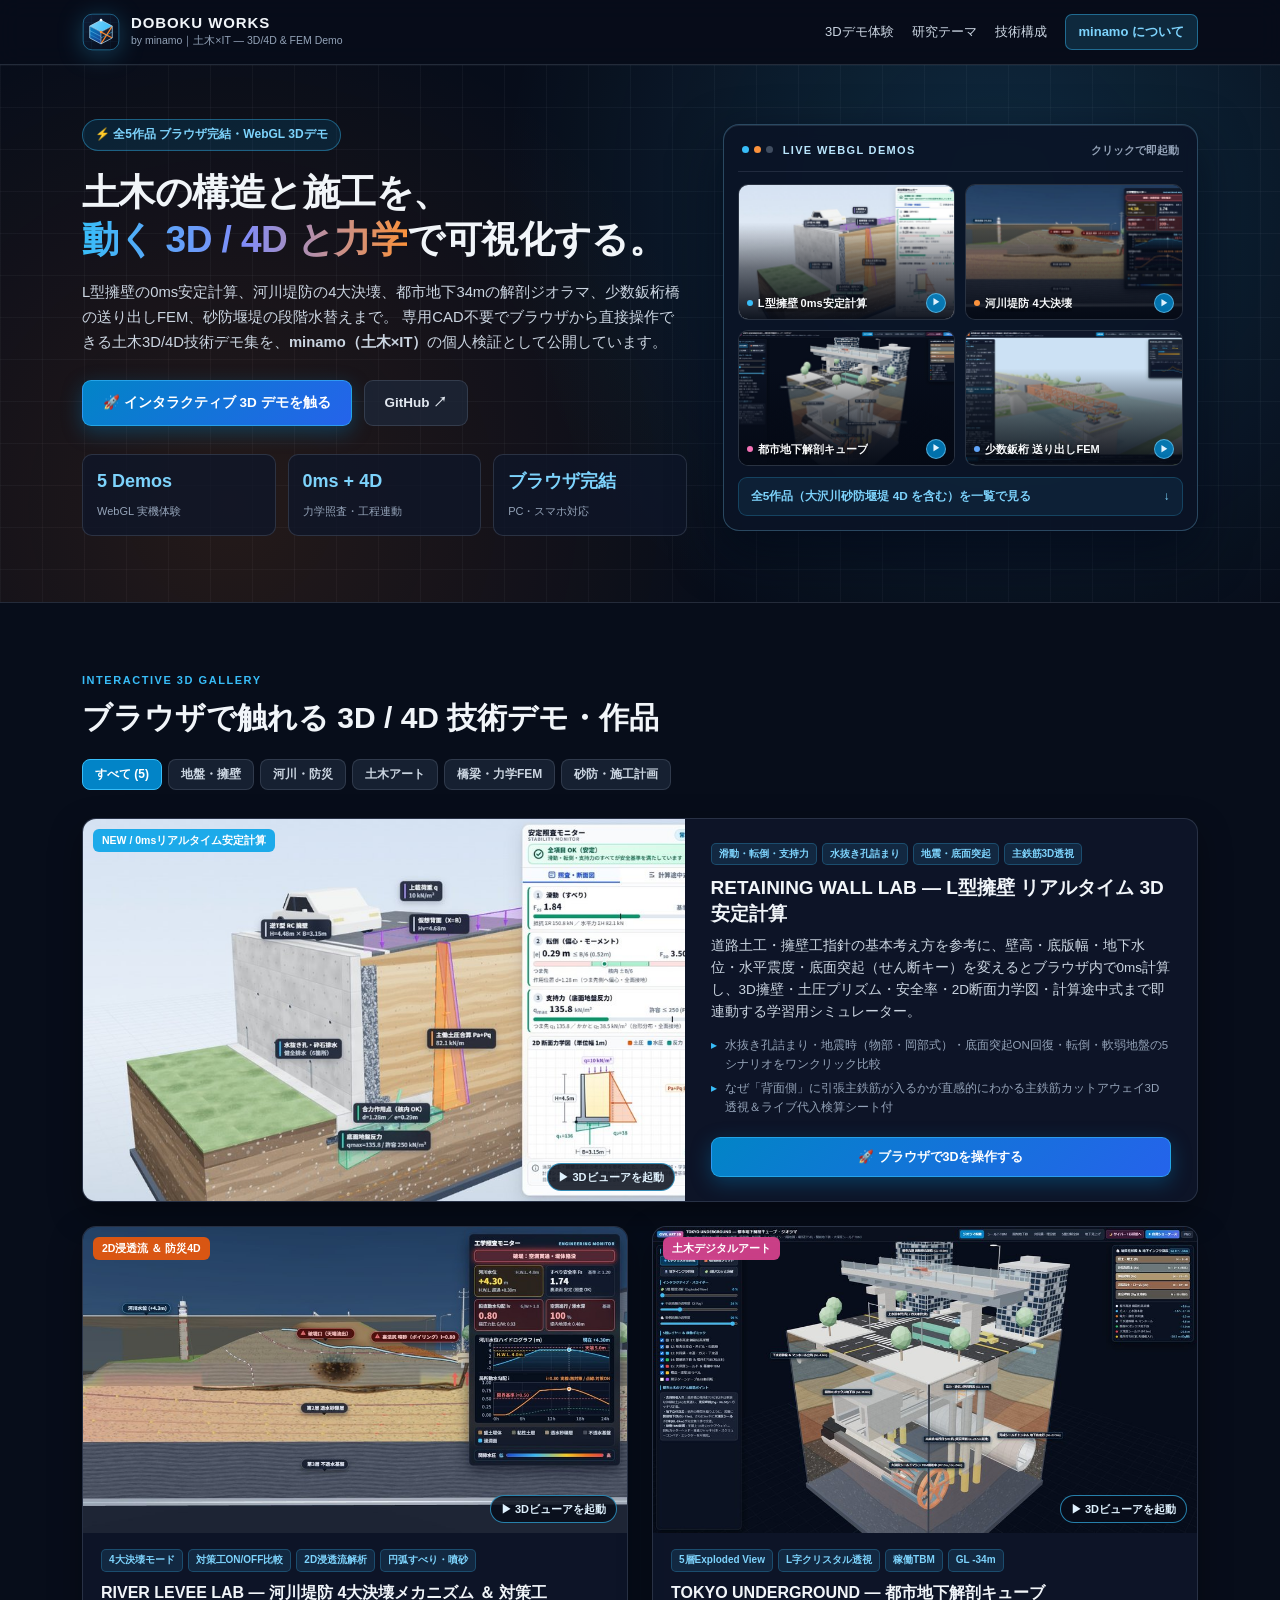
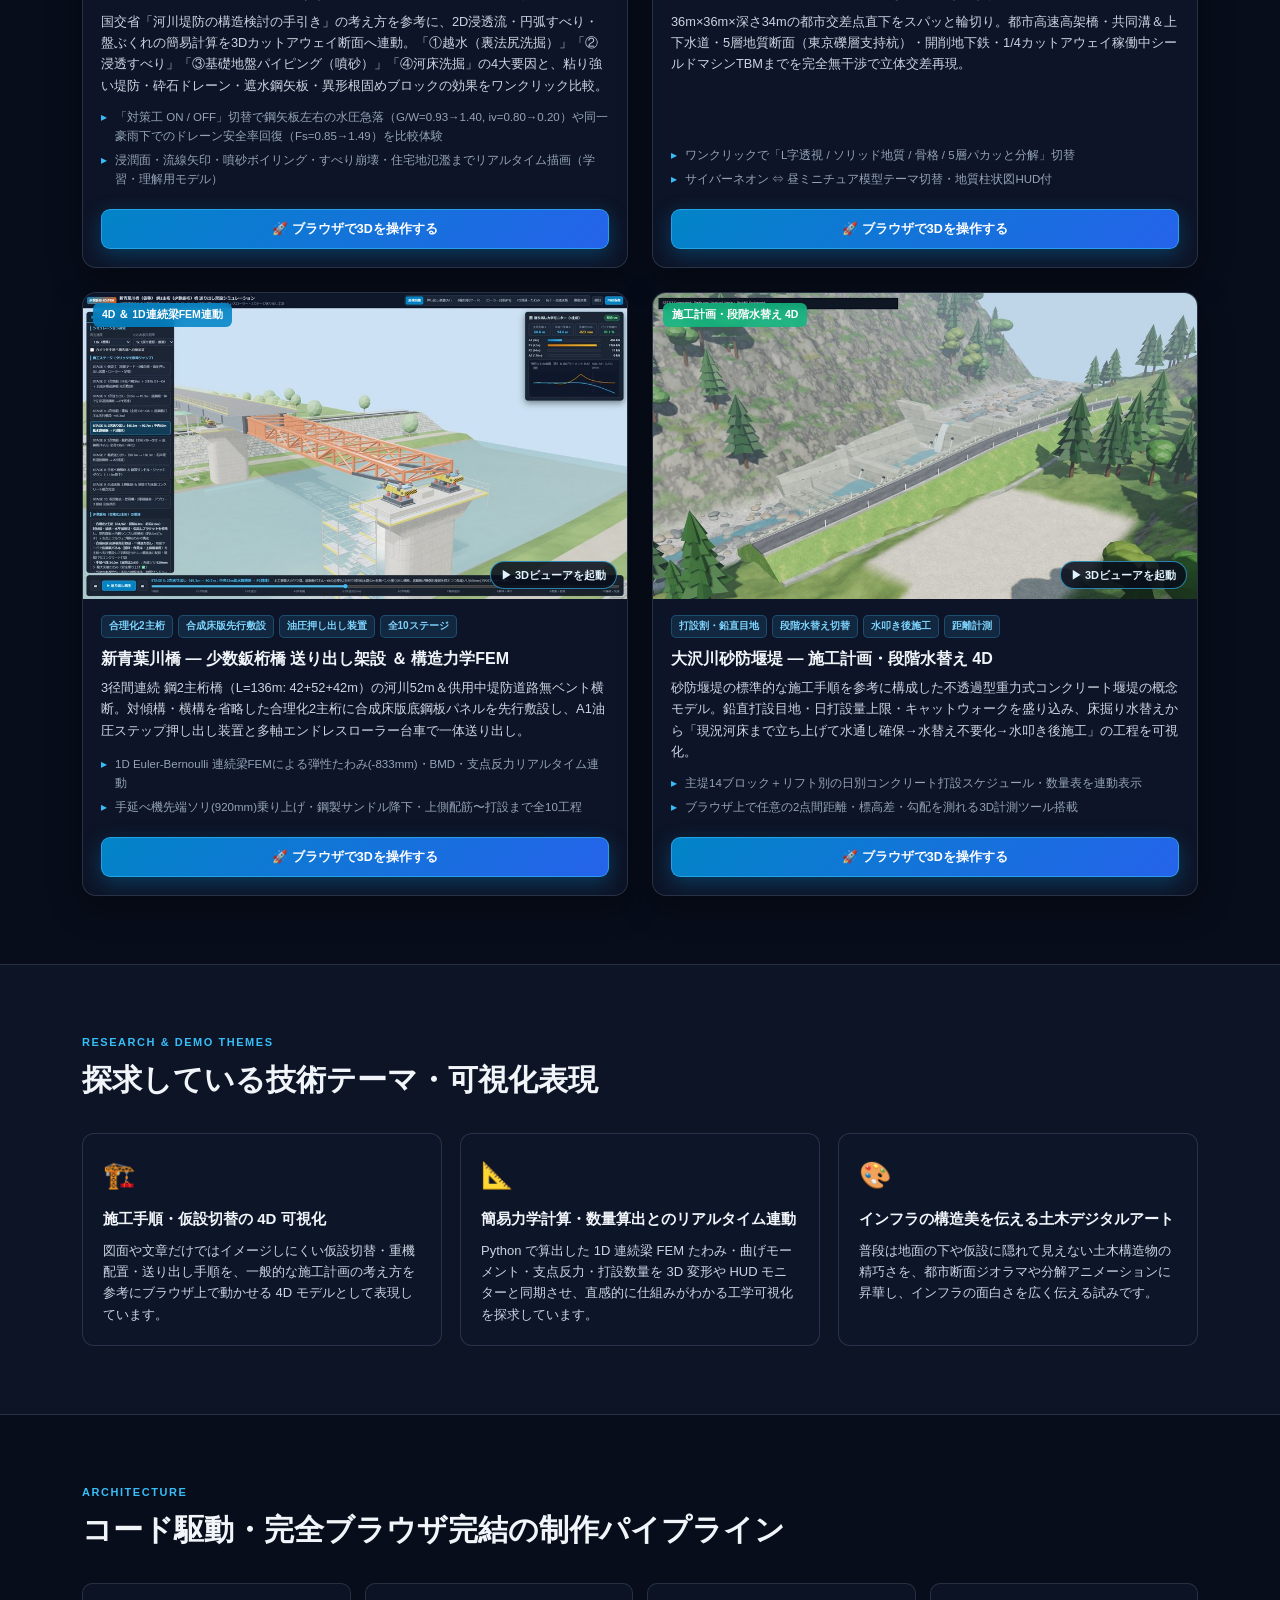
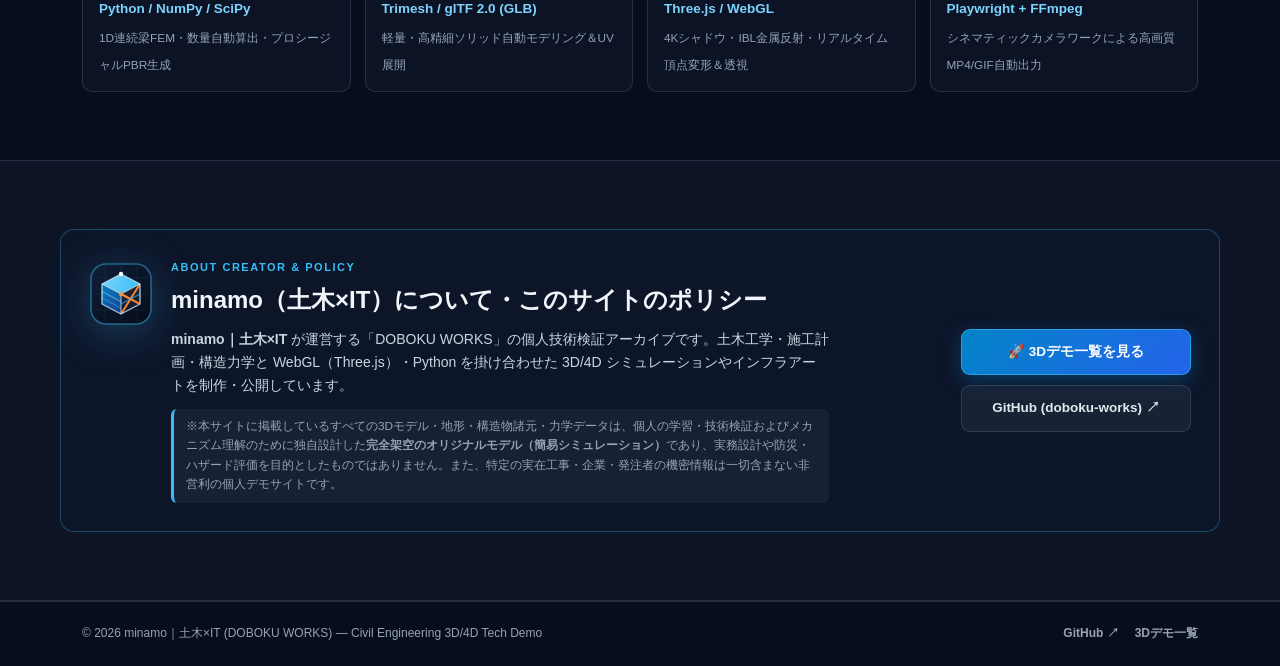
==== commit 5ebfbd1c: "Improve responsive layout, featured wide card, and cache busting" ====
--- a/index.html
+++ b/index.html
@@ -9,34 +9,35 @@
   <meta property="og:description" content="ブラウザを開くだけで誰でも操作できる土木施工4Dシミュレーション＆力学可視化Webビューア集（minamo｜土木×IT）。" />
   <meta property="og:type" content="website" />
   <meta property="og:url" content="https://doboku-works.github.io/" />
-  <meta property="og:image" content="https://doboku-works.github.io/assets/brand/ogp.jpg" />
+  <meta property="og:image" content="https://doboku-works.github.io/assets/brand/ogp.jpg?v=20261124-2" />
   <meta property="og:image:width" content="1200" />
   <meta property="og:image:height" content="630" />
   <meta name="twitter:card" content="summary_large_image" />
   <meta name="twitter:title" content="DOBOKU WORKS by minamo｜土木×IT — 土木 3D/4D 技術デモ" />
   <meta name="twitter:description" content="土木の構造・施工手順と簡易力学計算をブラウザで直接操作できる3D/4D技術デモ＆インフラアート集。" />
-  <meta name="twitter:image" content="https://doboku-works.github.io/assets/brand/ogp.jpg" />
-  <link rel="icon" type="image/svg+xml" href="./assets/brand/logo.svg" />
-  <link rel="icon" type="image/png" href="./assets/brand/favicon.png" />
-  <link rel="apple-touch-icon" href="./assets/brand/favicon.png" />
-  <link rel="stylesheet" href="./assets/style.css" />
+  <meta name="twitter:image" content="https://doboku-works.github.io/assets/brand/ogp.jpg?v=20261124-2" />
+  <link rel="icon" type="image/svg+xml" href="./assets/brand/logo.svg?v=20261124-2" />
+  <link rel="icon" type="image/png" href="./assets/brand/favicon.png?v=20261124-2" />
+  <link rel="apple-touch-icon" href="./assets/brand/favicon.png?v=20261124-2" />
+  <link rel="stylesheet" href="./assets/style.css?v=20261124-2" />
 </head>
 <body>
   <header class="site-header">
     <div class="container header-inner">
       <a href="#top" class="brand">
-        <img src="./assets/brand/logo.svg" alt="DOBOKU WORKS ロゴ" class="brand-mark" width="38" height="38" />
+        <img src="./assets/brand/logo.svg?v=20261124-2" alt="DOBOKU WORKS ロゴ" class="brand-mark" width="38" height="38" />
         <div>
           <span class="brand-name">DOBOKU WORKS</span>
           <span class="brand-sub">by minamo｜土木×IT — 3D/4D &amp; FEM Demo</span>
         </div>
       </a>
-      <nav class="nav-links">
+      <nav class="nav-links" aria-label="メインナビゲーション">
         <a href="#works">3Dデモ体験</a>
         <a href="#themes">研究テーマ</a>
         <a href="#stack">技術構成</a>
         <a href="#about" class="nav-cta">minamo について</a>
       </nav>
+      <a href="#works" class="mobile-nav-cta">3Dデモ一覧</a>
     </div>
   </header>
 
@@ -47,11 +48,11 @@
       <div class="container">
         <div class="hero-layout">
           <div class="hero-inner">
-            <div class="hero-pill">⚡ 全5作品 ブラウザで直接操作可能（インストール不要・WebGL）</div>
+            <div class="hero-pill">⚡ 全5作品 ブラウザ完結・WebGL 3Dデモ</div>
             <h1>土木の構造と施工を、<br><span class="grad-text">動く 3D / 4D と力学</span>で可視化する。</h1>
             <p class="hero-lead">
-              L型擁壁の0msリアルタイム安定計算＆主鉄筋透視、河川堤防の4大決壊メカニズム（2D浸透流・円弧すべり・パイピング噴砂・洗掘）、都市地下34mの5層インフラ解剖ジオラマ、合理化少数鈑桁橋の合成床版一体送り出し＆1D連続梁FEMたわみ、砂防堰堤の打設割・段階水替えまで。
-              「現場の施工・構造イメージ」と「コード駆動のインタラクティブWeb 3D」を掛け合わせた可視化デモ＆インフラアートを、<strong>minamo（土木×IT）</strong>の個人技術検証として公開しています。
+              L型擁壁の0ms安定計算、河川堤防の4大決壊、都市地下34mの解剖ジオラマ、少数鈑桁橋の送り出しFEM、砂防堰堤の段階水替えまで。
+              専用CAD不要でブラウザから直接操作できる土木3D/4D技術デモ集を、<strong>minamo（土木×IT）</strong>の個人検証として公開しています。
             </p>
             <div class="hero-actions">
               <a href="#works" class="btn btn-primary">🚀 インタラクティブ 3D デモを触る</a>
@@ -60,15 +61,15 @@
             <div class="hero-stats">
               <div class="stat">
                 <span class="stat-val">5 Demos</span>
-                <span class="stat-label">WebGL 実機体験可能</span>
+                <span class="stat-label">WebGL 実機体験</span>
               </div>
               <div class="stat">
-                <span class="stat-val">0ms計算 + 4D</span>
-                <span class="stat-label">安定照査・FEM・工程連動</span>
+                <span class="stat-val">0ms + 4D</span>
+                <span class="stat-label">力学照査・工程連動</span>
               </div>
               <div class="stat">
                 <span class="stat-val">ブラウザ完結</span>
-                <span class="stat-label">専用CAD不要でPC/スマホ閲覧</span>
+                <span class="stat-label">PC・スマホ対応</span>
               </div>
             </div>
           </div>
@@ -84,23 +85,23 @@
             <div class="showcase-grid">
               <a href="./works/retaining-wall/viewer/index.html" class="showcase-tile">
                 <img src="./assets/thumbs/retaining_wall.jpg" alt="L型擁壁 リアルタイム3D安定計算" />
-                <span class="showcase-caption">L型擁壁 0ms安定計算</span>
-                <span class="showcase-go">▶</span>
+                <span class="showcase-caption"><i class="dot dot-geotech" aria-hidden="true"></i><span class="cap-text">L型擁壁 0ms安定計算</span></span>
+                <span class="showcase-go" aria-hidden="true">▶</span>
               </a>
               <a href="./works/river-levee/viewer/index.html" class="showcase-tile">
                 <img src="./assets/thumbs/river_levee.jpg" alt="河川堤防 4大決壊メカニズム" />
-                <span class="showcase-caption">河川堤防 4大決壊</span>
-                <span class="showcase-go">▶</span>
+                <span class="showcase-caption"><i class="dot dot-river" aria-hidden="true"></i><span class="cap-text">河川堤防 4大決壊</span></span>
+                <span class="showcase-go" aria-hidden="true">▶</span>
               </a>
               <a href="./works/urban-cube/viewer/index.html" class="showcase-tile">
                 <img src="./assets/thumbs/urban_cube.jpg" alt="都市地下解剖キューブ" />
-                <span class="showcase-caption">都市地下解剖キューブ</span>
-                <span class="showcase-go">▶</span>
+                <span class="showcase-caption"><i class="dot dot-art" aria-hidden="true"></i><span class="cap-text">都市地下解剖キューブ</span></span>
+                <span class="showcase-go" aria-hidden="true">▶</span>
               </a>
               <a href="./works/bridge-launching/viewer/index.html" class="showcase-tile">
                 <img src="./assets/thumbs/bridge_launch.jpg" alt="少数鈑桁橋 送り出し架設 4D/FEM" />
-                <span class="showcase-caption">少数鈑桁 送り出しFEM</span>
-                <span class="showcase-go">▶</span>
+                <span class="showcase-caption"><i class="dot dot-bridge" aria-hidden="true"></i><span class="cap-text">少数鈑桁 送り出しFEM</span></span>
+                <span class="showcase-go" aria-hidden="true">▶</span>
               </a>
             </div>
             <a href="#works" class="showcase-foot">
@@ -130,11 +131,11 @@
           </div>
         </div>
 
-        <div class="works-grid">
+        <div class="works-grid" id="works-grid">
           <!-- Work 0 (NEW): Retaining Wall Lab -->
-          <article class="work-card" data-cat="geotech">
+          <article class="work-card is-featured" data-cat="geotech">
             <a href="./works/retaining-wall/viewer/index.html" class="card-thumb-link">
-              <img src="./assets/thumbs/retaining_wall.jpg" alt="RETAINING WALL LAB L型擁壁 リアルタイム3D安定計算シミュレーター" loading="lazy" />
+              <img src="./assets/thumbs/retaining_wall.jpg" alt="RETAINING WALL LAB L型擁壁 リアルタイム3D安定計算シミュレーター" />
               <span class="thumb-badge geotech">NEW / 0msリアルタイム安定計算</span>
               <span class="thumb-play">▶ 3Dビューアを起動</span>
             </a>
@@ -234,7 +235,7 @@
           <!-- Work 3: Sabo Dam -->
           <article class="work-card" data-cat="sabo">
             <a href="./works/sabo-dam/viewer/index.html" class="card-thumb-link">
-              <img src="./assets/thumbs/sabo_dam.jpg" alt="大沢川砂防堰堤 施工計画・段階水替え・打設割 3D 概念モデル" loading="lazy" />
+              <img src="./assets/thumbs/sabo_dam.jpg" alt="大沢川砂防堰堤 施工計画・段階水替え・打設割 3D 概念モデル" decoding="async" />
               <span class="thumb-badge sabo">施工計画・段階水替え 4D</span>
               <span class="thumb-play">▶ 3Dビューアを起動</span>
             </a>
@@ -310,7 +311,7 @@
     <section id="about" class="section section-alt">
       <div class="container contact-box">
         <div class="about-main">
-          <img src="./assets/brand/logo.svg" alt="DOBOKU WORKS ロゴ" class="about-mark" width="64" height="64" />
+          <img src="./assets/brand/logo.svg?v=20261124-2" alt="DOBOKU WORKS ロゴ" class="about-mark" width="64" height="64" />
           <div>
             <span class="eyebrow">ABOUT CREATOR &amp; POLICY</span>
             <h2>minamo（土木×IT）について・このサイトのポリシー</h2>
@@ -323,7 +324,8 @@
           </div>
         </div>
         <div class="contact-actions">
-          <a href="https://github.com/doboku-works" target="_blank" rel="noopener noreferrer" class="btn btn-primary">GitHub (doboku-works) ↗</a>
+          <a href="#works" class="btn btn-primary">🚀 3Dデモ一覧を見る</a>
+          <a href="https://github.com/doboku-works" target="_blank" rel="noopener noreferrer" class="btn btn-ghost">GitHub (doboku-works) ↗</a>
         </div>
       </div>
     </section>
@@ -339,6 +341,6 @@
     </div>
   </footer>
 
-  <script src="./assets/app.js"></script>
+  <script src="./assets/app.js?v=20261124-2"></script>
 </body>
 </html>
--- a/assets/style.css
+++ b/assets/style.css
@@ -28,7 +28,8 @@
   border-bottom: 1px solid var(--border);
 }
 .header-inner { height: 64px; display: flex; align-items: center; justify-content: space-between; gap: 16px; }
-.brand { display: flex; align-items: center; gap: 11px; }
+.brand { display: flex; align-items: center; gap: 11px; min-width: 0; }
+.brand > div { min-width: 0; }
 .brand-mark {
   width: 38px; height: 38px; flex-shrink: 0; display: block;
   filter: drop-shadow(0 4px 12px rgba(56, 189, 248, 0.28));
@@ -43,6 +44,12 @@
   color: #7dd3fc !important; font-weight: 600;
 }
 .nav-cta:hover { background: rgba(56, 189, 248, 0.28); }
+.mobile-nav-cta {
+  display: none;
+  padding: 6px 11px; border-radius: 7px; font-size: 12px; font-weight: 700;
+  background: rgba(56, 189, 248, 0.16); border: 1px solid rgba(56, 189, 248, 0.45);
+  color: #7dd3fc; white-space: nowrap; flex-shrink: 0;
+}
 
 /* Hero */
 .hero { position: relative; padding: 54px 0 66px; overflow: hidden; border-bottom: 1px solid var(--border); }
@@ -128,7 +135,7 @@
 }
 .showcase-tile::after {
   content: ""; position: absolute; inset: 0; pointer-events: none;
-  background: linear-gradient(to top, rgba(7, 13, 26, 0.78) 0%, rgba(7, 13, 26, 0.1) 46%, transparent 100%);
+  background: linear-gradient(to top, rgba(4, 9, 20, 0.94) 0%, rgba(4, 9, 20, 0.56) 38%, transparent 72%);
 }
 .showcase-tile:hover {
   transform: translateY(-2px);
@@ -138,10 +145,16 @@
 .showcase-tile:hover img { transform: scale(1.06); }
 .showcase-caption {
   position: absolute; left: 8px; right: 32px; bottom: 7px; z-index: 2;
+  display: flex; align-items: center; gap: 5px; min-width: 0;
   font-size: 11px; font-weight: 700; color: #f8fafc;
-  white-space: nowrap; overflow: hidden; text-overflow: ellipsis;
-  text-shadow: 0 1px 4px rgba(0, 0, 0, 0.8);
-}
+  text-shadow: 0 1px 6px rgba(0, 0, 0, 0.95);
+}
+.cap-text { white-space: nowrap; overflow: hidden; text-overflow: ellipsis; min-width: 0; }
+.dot { width: 6px; height: 6px; border-radius: 50%; flex-shrink: 0; }
+.dot-geotech { background: #38bdf8; }
+.dot-river { background: #fb923c; }
+.dot-art { background: #f472b6; }
+.dot-bridge { background: #60a5fa; }
 .showcase-go {
   position: absolute; right: 8px; bottom: 6px; z-index: 2;
   width: 20px; height: 20px; border-radius: 999px;
@@ -189,6 +202,23 @@
 }
 .work-card:hover { transform: translateY(-4px); border-color: rgba(56, 189, 248, 0.55); }
 .work-card.hidden { display: none; }
+.work-card.is-featured {
+  grid-column: 1 / -1;
+  display: grid;
+  grid-template-columns: minmax(0, 1.08fr) minmax(0, 0.92fr);
+  align-items: stretch;
+}
+.work-card.is-featured .card-thumb-link {
+  aspect-ratio: auto;
+  min-height: 320px;
+  height: 100%;
+}
+.work-card.is-featured .card-body {
+  padding: 24px 26px;
+  justify-content: center;
+}
+.work-card.is-featured .card-body h3 { font-size: 19px; }
+.work-card.is-featured .card-body p { font-size: 13.5px; }
 
 .card-thumb-link { position: relative; display: block; aspect-ratio: 16 / 9; overflow: hidden; background: #0b1220; }
 .card-thumb-link img { width: 100%; height: 100%; object-fit: cover; display: block; transition: transform 0.35s ease; }
@@ -267,20 +297,33 @@
 @media (max-width: 980px) {
   .hero-layout { grid-template-columns: 1fr; gap: 28px; }
   .works-grid, .cap-grid { grid-template-columns: 1fr; }
+  .work-card.is-featured { grid-column: auto; display: flex; flex-direction: column; }
+  .work-card.is-featured .card-thumb-link { aspect-ratio: 16 / 9; min-height: 0; height: auto; }
+  .work-card.is-featured .card-body { padding: 16px 18px 18px; }
+  .work-card.is-featured .card-body h3 { font-size: 16px; }
+  .work-card.is-featured .card-body p { font-size: 12.8px; }
   .stack-bar { grid-template-columns: repeat(2, minmax(0, 1fr)); }
 }
 @media (max-width: 640px) {
   .nav-links { display: none; }
-  .hero { padding: 26px 0 44px; }
+  .mobile-nav-cta { display: inline-flex; align-items: center; }
+  .brand-sub { font-size: 9.5px; white-space: nowrap; overflow: hidden; text-overflow: ellipsis; }
+  .hero { padding: 24px 0 42px; }
   .hero h1 { font-size: 20.5px; }
-  .hero-pill { font-size: 10.8px; padding: 5px 10px; }
-  .hero-showcase { padding: 12px; border-radius: 13px; }
+  .hero-pill { font-size: 11px; padding: 5px 11px; white-space: nowrap; }
+  .hero-lead { font-size: 13.8px; margin-bottom: 20px; }
+  .hero-actions { margin-bottom: 22px; }
+  .hero-showcase { padding: 11px; border-radius: 13px; }
   .showcase-grid { gap: 8px; }
+  .showcase-caption { left: 6px; right: 24px; bottom: 6px; gap: 4px; font-size: 9.6px; }
+  .showcase-go { right: 5px; bottom: 5px; width: 17px; height: 17px; font-size: 8px; }
   .about-main { flex-direction: column; gap: 12px; }
   .about-mark { width: 52px; height: 52px; }
+  .contact-box { padding: 20px; }
+  .contact-actions { width: 100%; min-width: 0; }
   .hero-stats { grid-template-columns: repeat(3, minmax(0, 1fr)); gap: 8px; }
-  .stat { padding: 10px 9px; }
-  .stat-val { font-size: 14px; }
-  .stat-label { font-size: 10px; line-height: 1.35; }
+  .stat { padding: 10px 8px; text-align: center; }
+  .stat-val { font-size: 13.5px; white-space: nowrap; }
+  .stat-label { font-size: 9.8px; line-height: 1.35; }
   .stack-bar { grid-template-columns: 1fr; }
 }
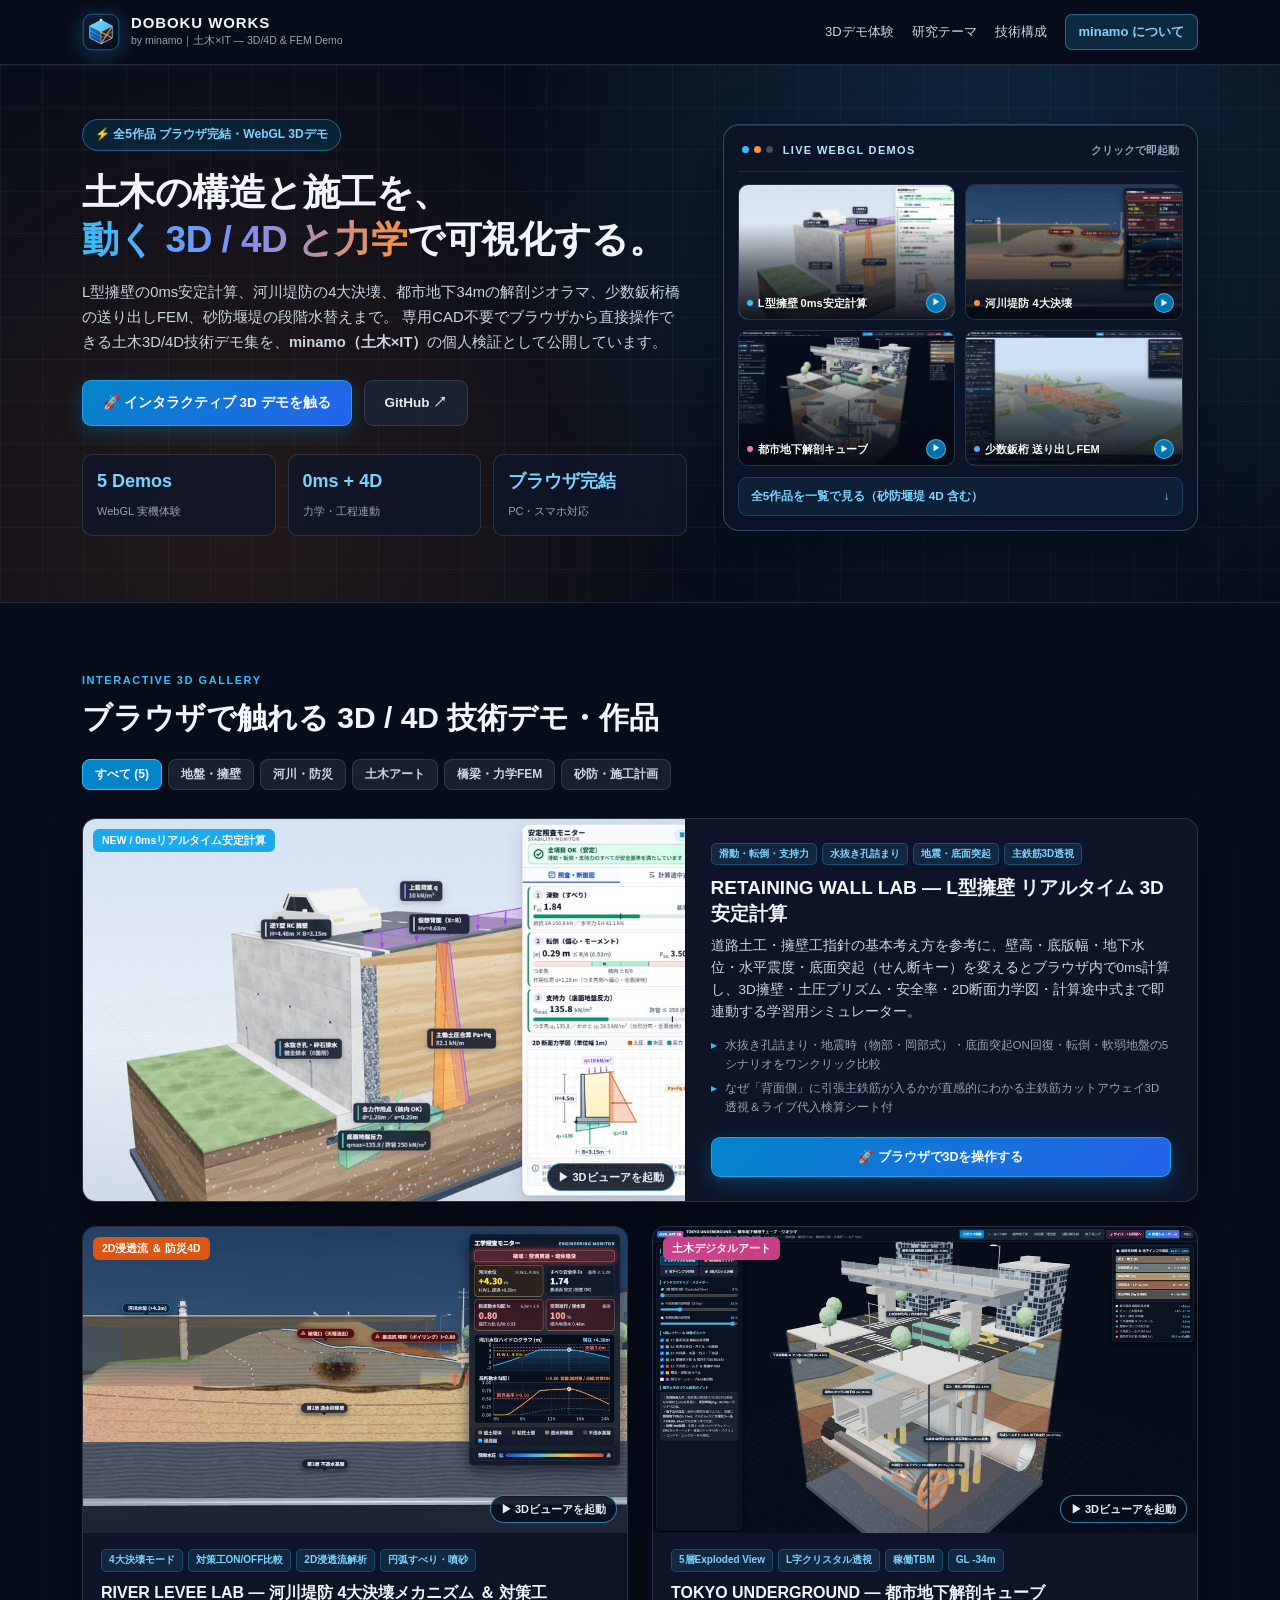
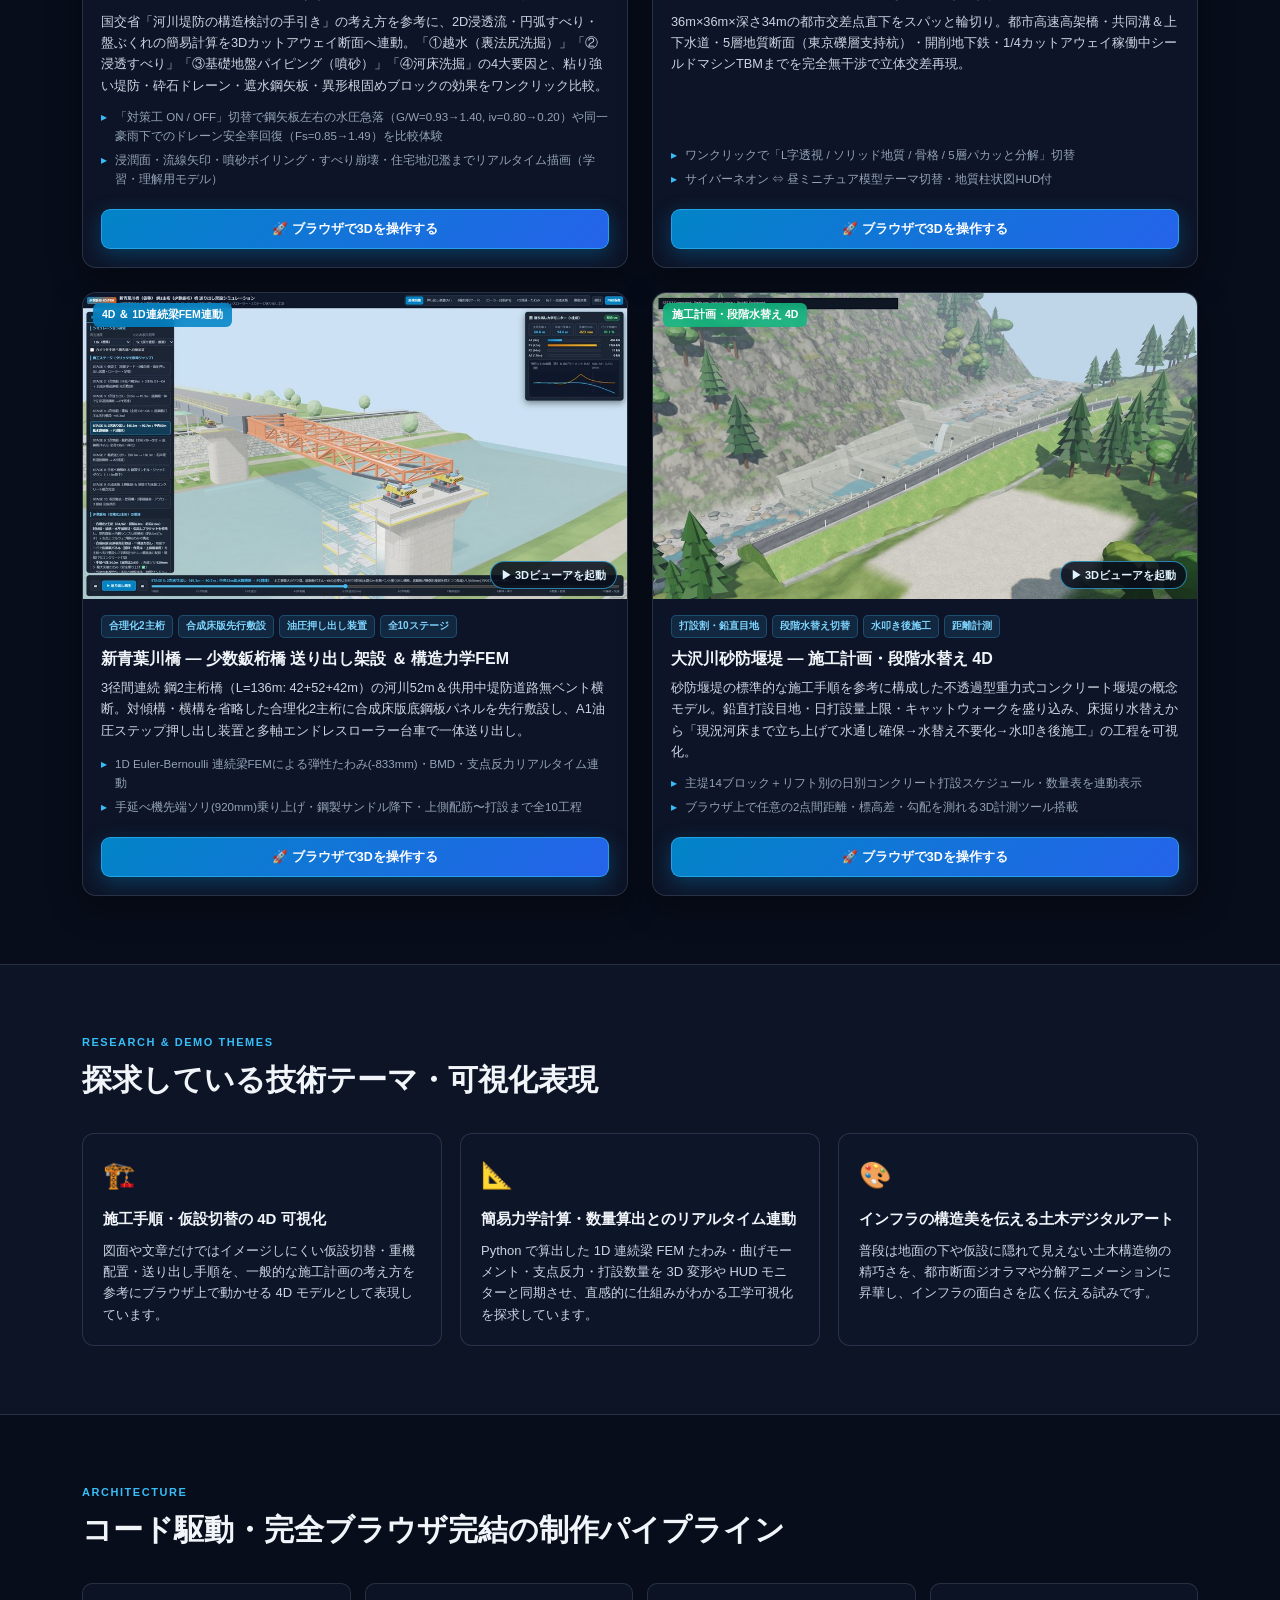
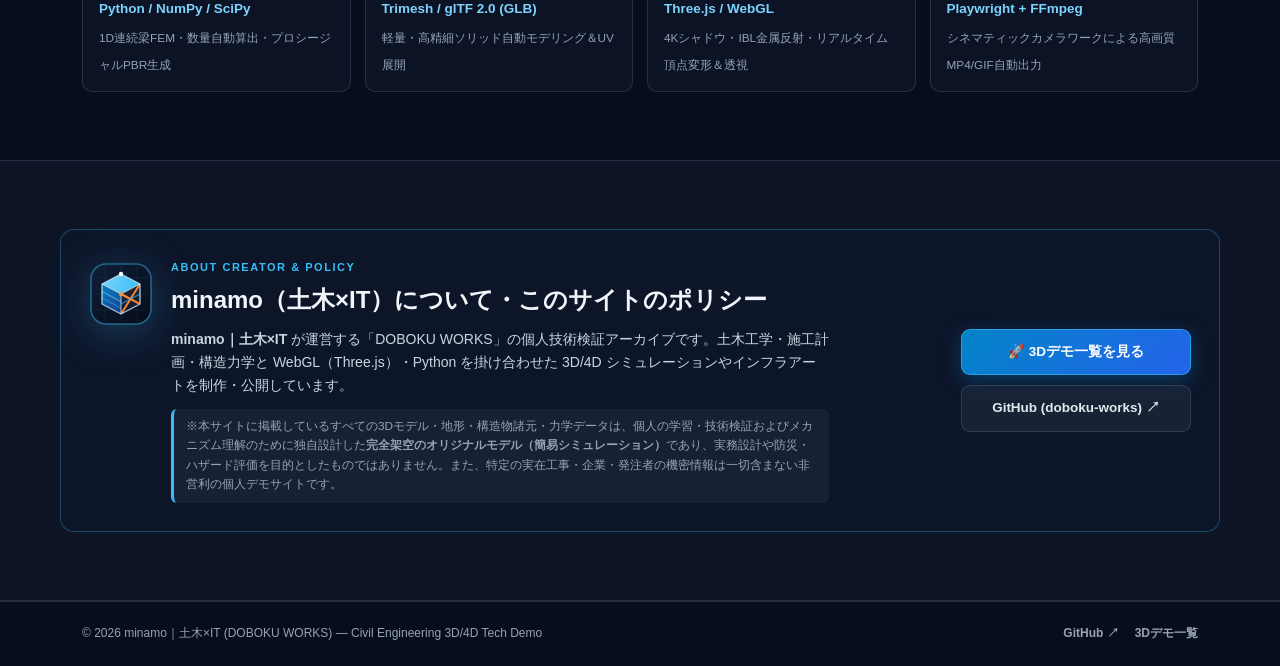
==== commit afd16fc9: "Eliminate orphan text wraps on narrow mobile viewports (375px)" ====
--- a/index.html
+++ b/index.html
@@ -19,7 +19,7 @@
   <link rel="icon" type="image/svg+xml" href="./assets/brand/logo.svg?v=20261124-2" />
   <link rel="icon" type="image/png" href="./assets/brand/favicon.png?v=20261124-2" />
   <link rel="apple-touch-icon" href="./assets/brand/favicon.png?v=20261124-2" />
-  <link rel="stylesheet" href="./assets/style.css?v=20261124-2" />
+  <link rel="stylesheet" href="./assets/style.css?v=20261124-3" />
 </head>
 <body>
   <header class="site-header">
@@ -65,7 +65,7 @@
               </div>
               <div class="stat">
                 <span class="stat-val">0ms + 4D</span>
-                <span class="stat-label">力学照査・工程連動</span>
+                <span class="stat-label">力学・工程連動</span>
               </div>
               <div class="stat">
                 <span class="stat-val">ブラウザ完結</span>
@@ -105,7 +105,7 @@
               </a>
             </div>
             <a href="#works" class="showcase-foot">
-              <span>全5作品（大沢川砂防堰堤 4D を含む）を一覧で見る</span>
+              <span>全5作品を一覧で見る（砂防堰堤 4D 含む）</span>
               <span aria-hidden="true">↓</span>
             </a>
           </aside>
--- a/assets/style.css
+++ b/assets/style.css
@@ -317,6 +317,7 @@
   .showcase-grid { gap: 8px; }
   .showcase-caption { left: 6px; right: 24px; bottom: 6px; gap: 4px; font-size: 9.6px; }
   .showcase-go { right: 5px; bottom: 5px; width: 17px; height: 17px; font-size: 8px; }
+  .showcase-foot { font-size: 10.8px; padding: 8px 10px; }
   .about-main { flex-direction: column; gap: 12px; }
   .about-mark { width: 52px; height: 52px; }
   .contact-box { padding: 20px; }
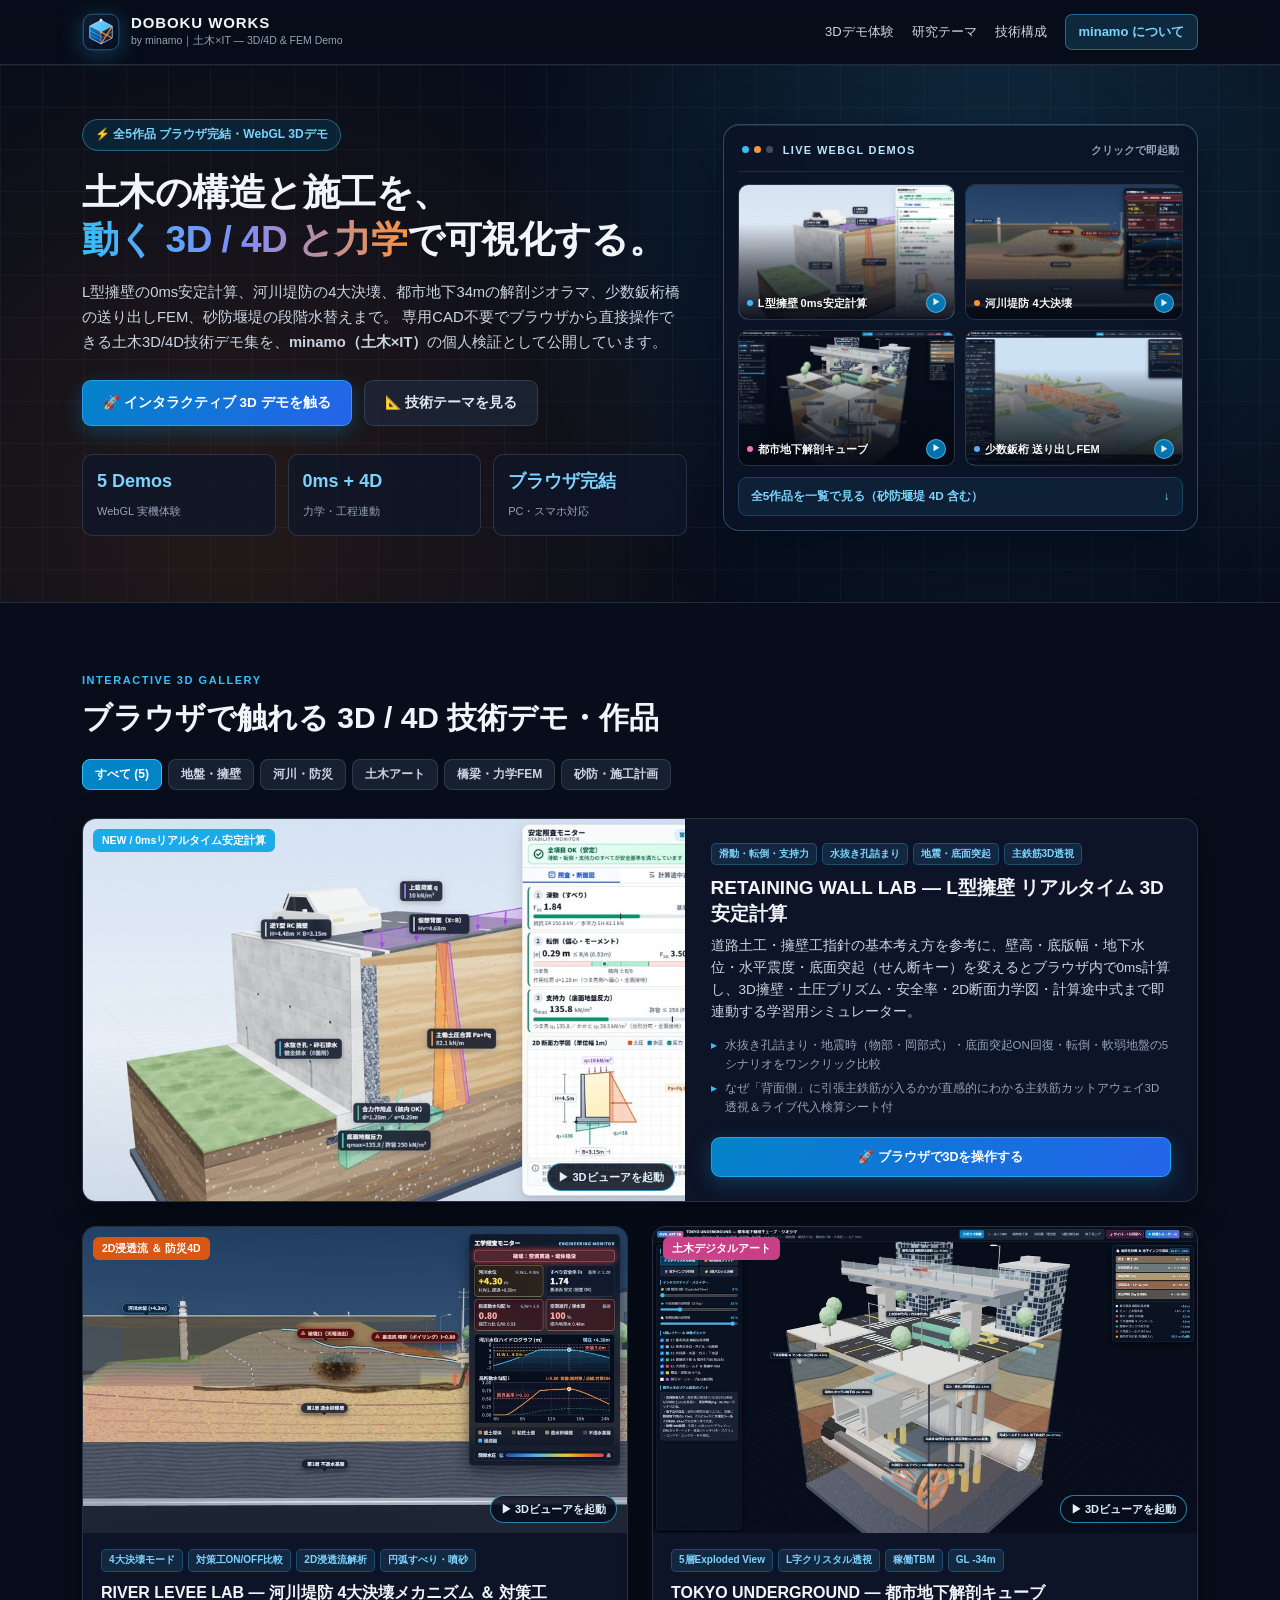
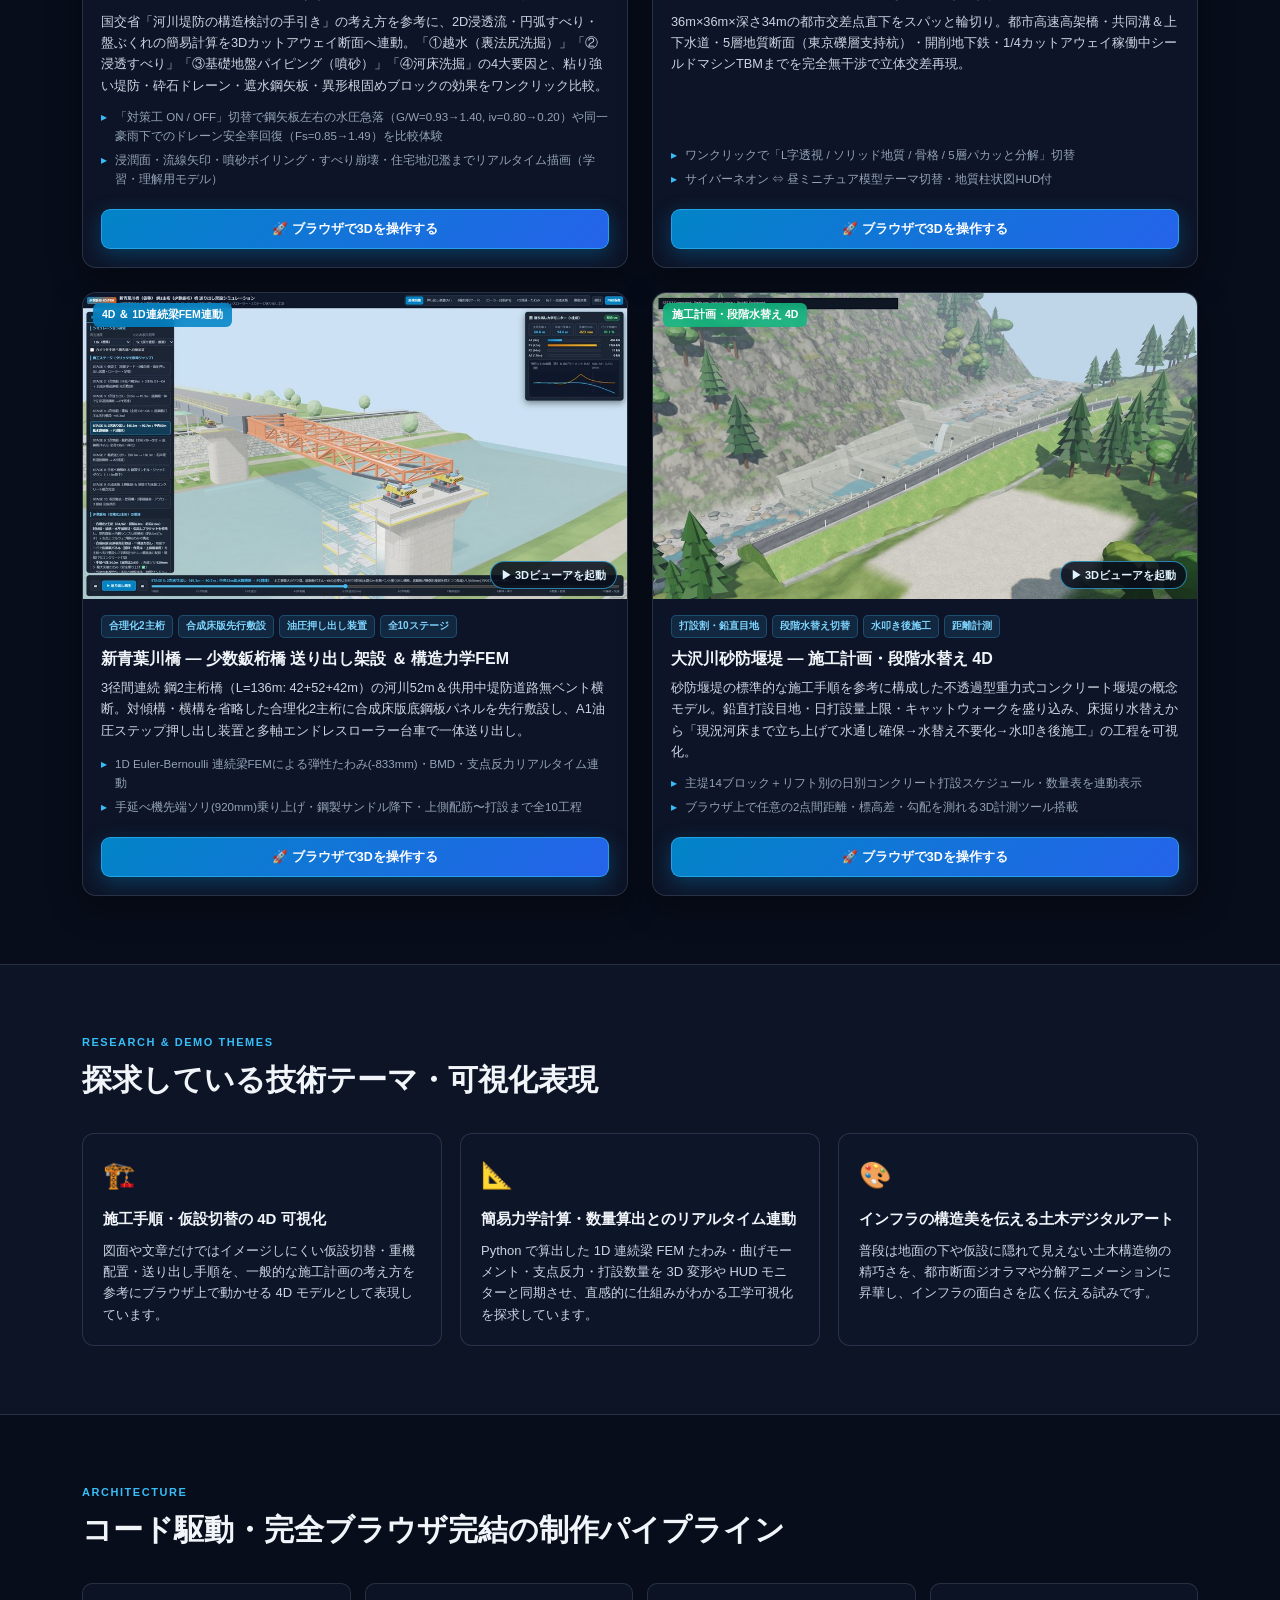
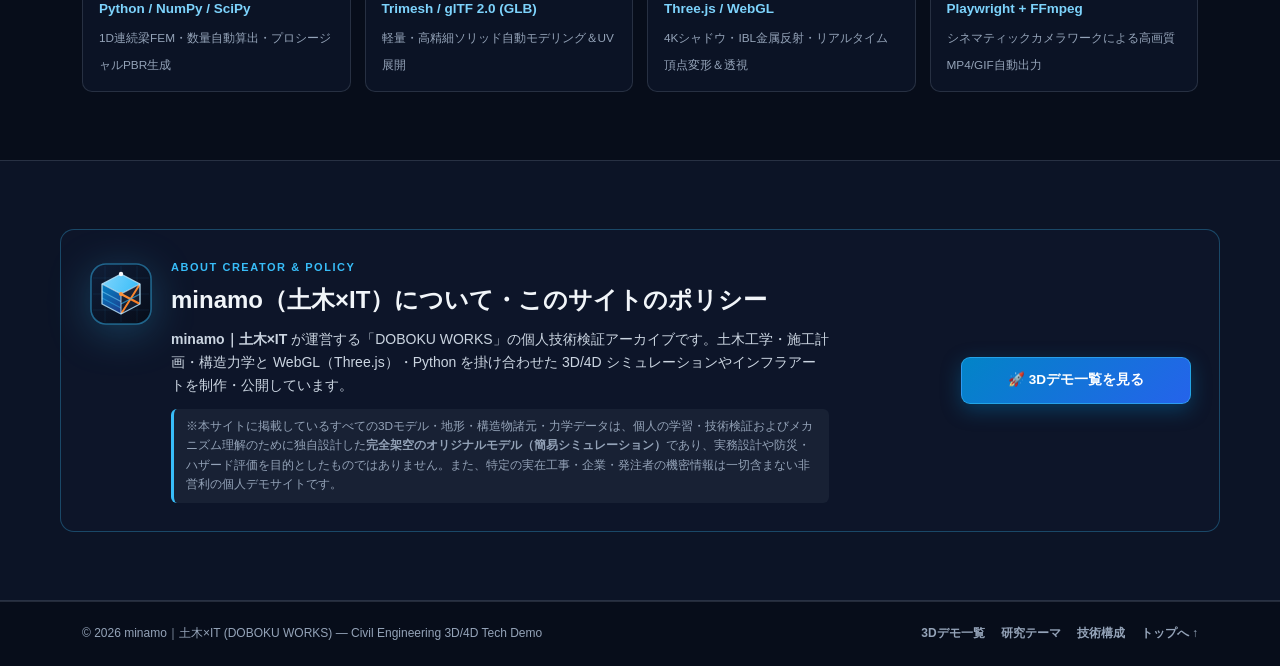
==== commit b7be4012: "Remove external GitHub profile links from site navigation and buttons" ====
--- a/index.html
+++ b/index.html
@@ -56,7 +56,7 @@
             </p>
             <div class="hero-actions">
               <a href="#works" class="btn btn-primary">🚀 インタラクティブ 3D デモを触る</a>
-              <a href="https://github.com/doboku-works" target="_blank" rel="noopener noreferrer" class="btn btn-ghost">GitHub ↗</a>
+              <a href="#themes" class="btn btn-ghost">📐 技術テーマを見る</a>
             </div>
             <div class="hero-stats">
               <div class="stat">
@@ -325,7 +325,6 @@
         </div>
         <div class="contact-actions">
           <a href="#works" class="btn btn-primary">🚀 3Dデモ一覧を見る</a>
-          <a href="https://github.com/doboku-works" target="_blank" rel="noopener noreferrer" class="btn btn-ghost">GitHub (doboku-works) ↗</a>
         </div>
       </div>
     </section>
@@ -335,8 +334,10 @@
     <div class="container footer-inner">
       <span>© 2026 minamo｜土木×IT (DOBOKU WORKS) — Civil Engineering 3D/4D Tech Demo</span>
       <div class="footer-links">
-        <a href="https://github.com/doboku-works" target="_blank" rel="noopener noreferrer">GitHub ↗</a>
         <a href="#works">3Dデモ一覧</a>
+        <a href="#themes">研究テーマ</a>
+        <a href="#stack">技術構成</a>
+        <a href="#top">トップへ ↑</a>
       </div>
     </div>
   </footer>
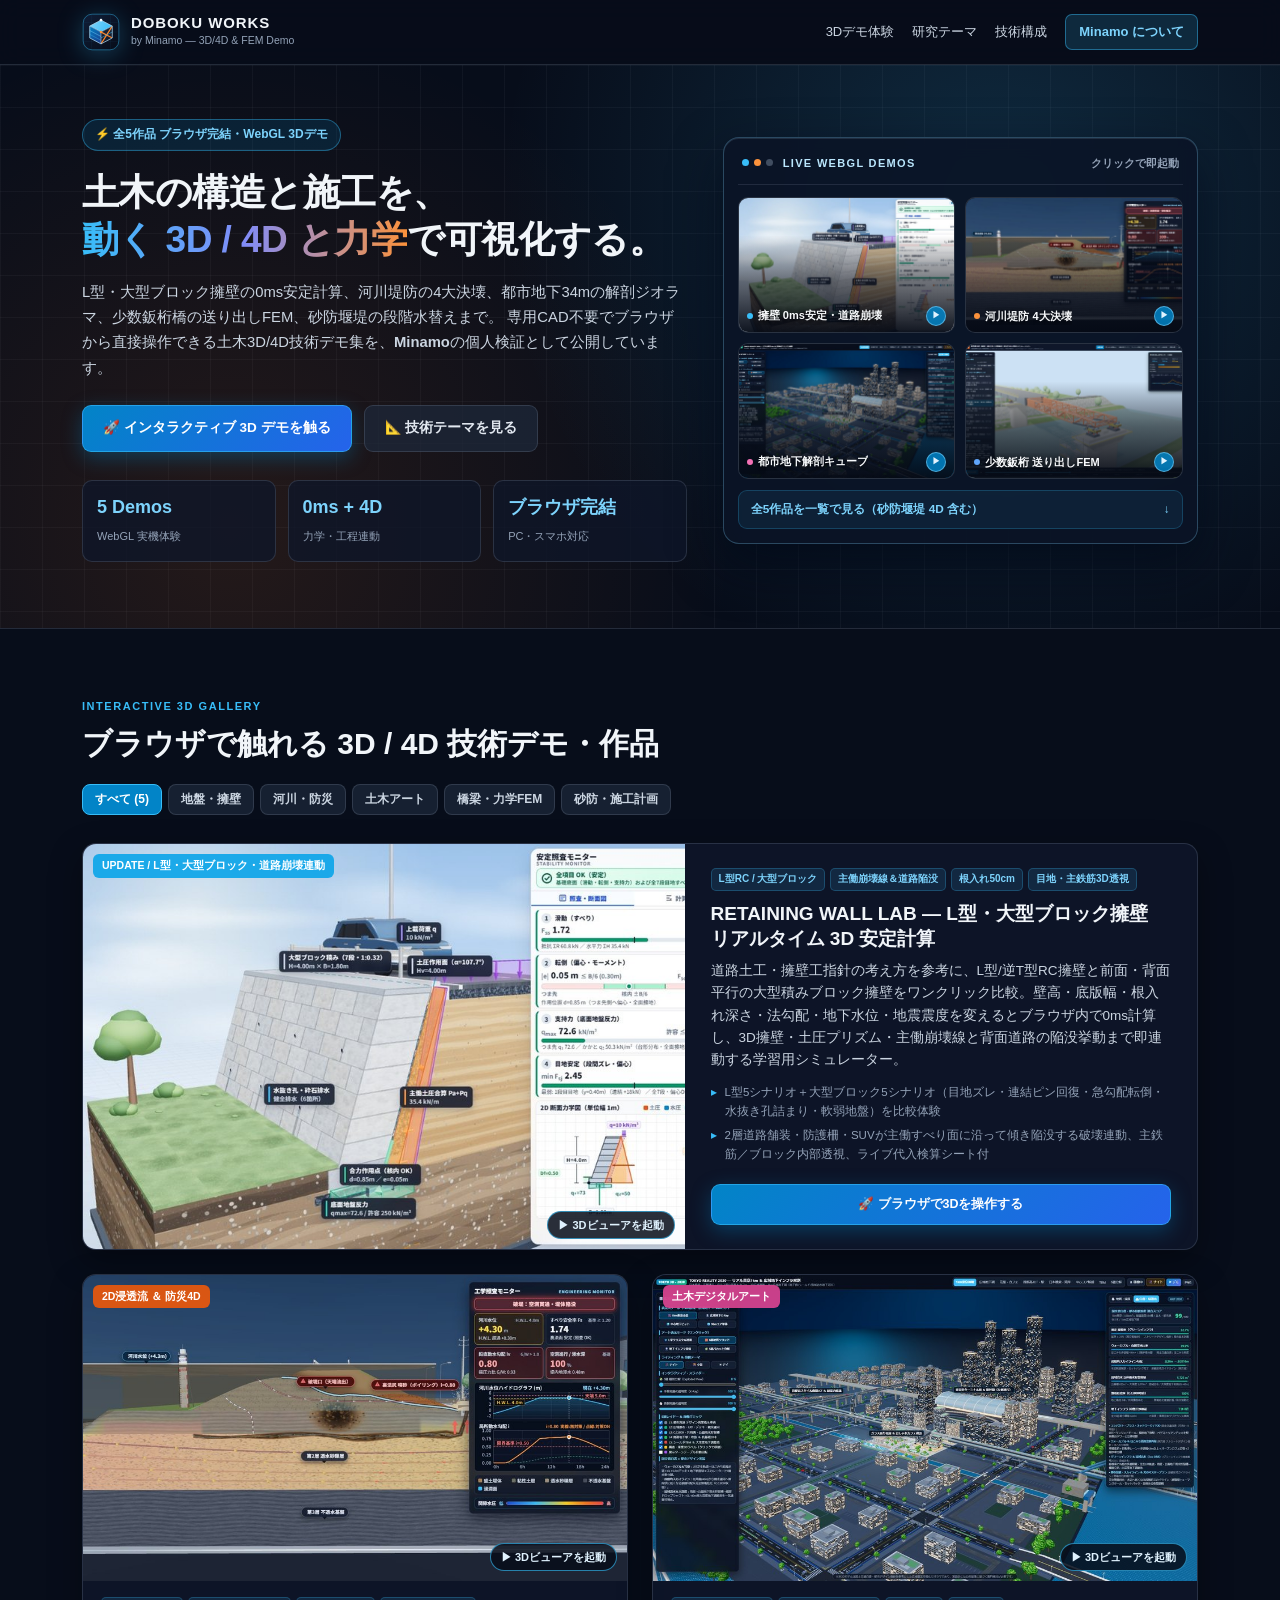
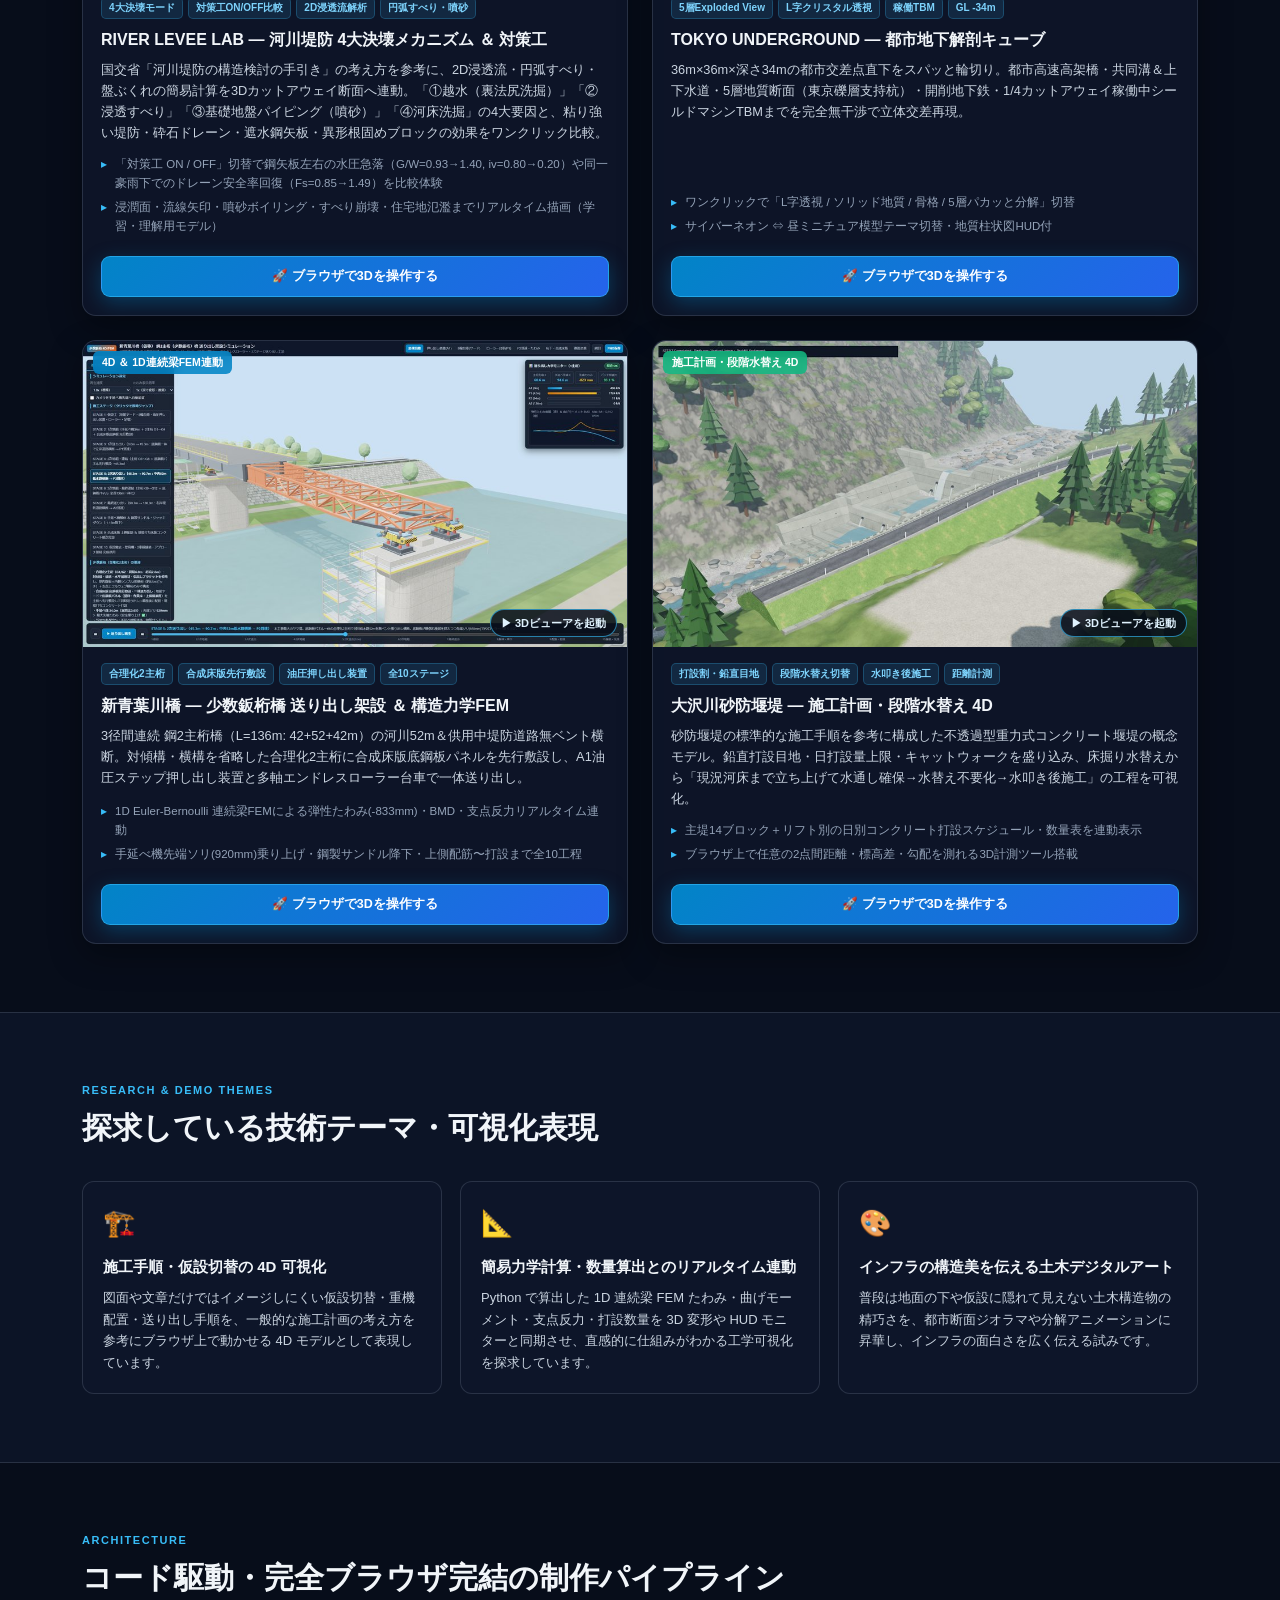
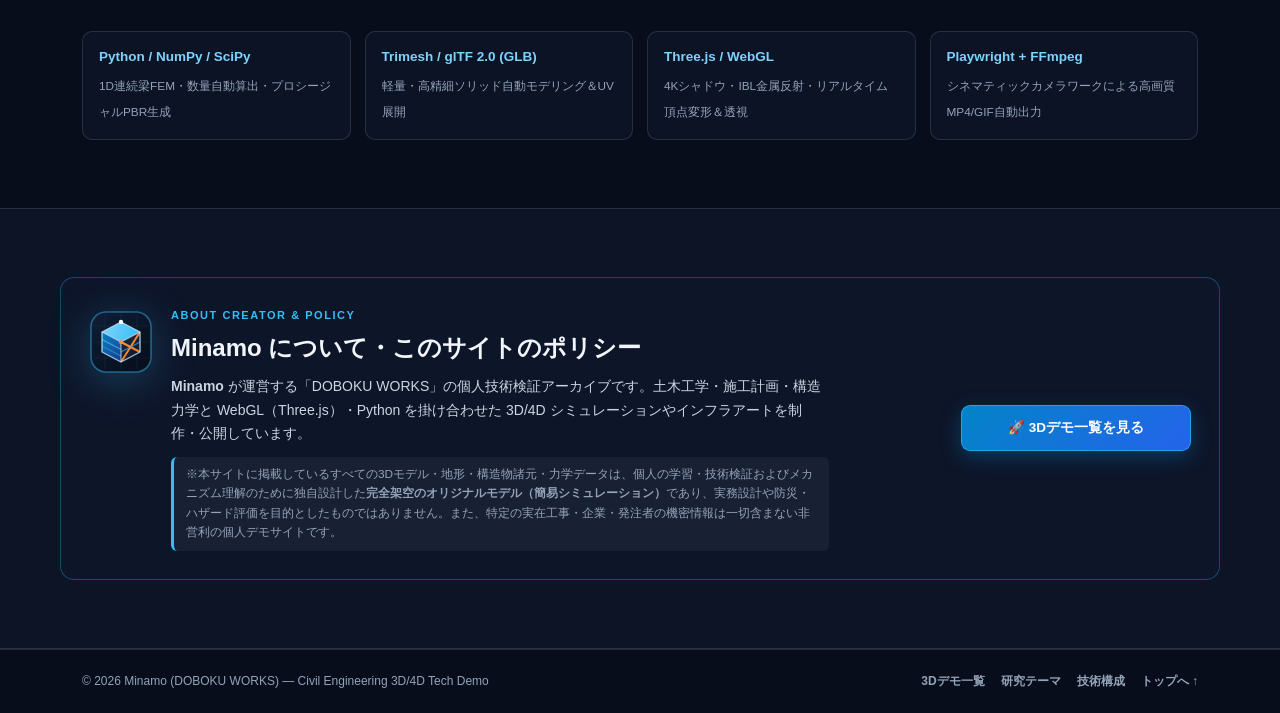
==== commit e9118968: "Update branding to Minamo, refresh OGP, and sync latest retaining-wall and urban-cube demos" ====
--- a/index.html
+++ b/index.html
@@ -3,19 +3,19 @@
 <head>
   <meta charset="UTF-8" />
   <meta name="viewport" content="width=device-width, initial-scale=1.0" />
-  <title>DOBOKU WORKS by minamo｜土木×IT — 3D/4D シミュレーション ＆ インフラ可視化デモ</title>
-  <meta name="description" content="minamo｜土木×IT による土木 3D/4D シミュレーション＆構造力学の個人技術デモアーカイブ。L型擁壁リアルタイム安定計算・河川堤防4大決壊・少数鈑桁送り出し架設・都市地下解剖キューブ・砂防堰堤をブラウザで直接操作可能。" />
-  <meta property="og:title" content="DOBOKU WORKS by minamo｜土木×IT — 土木 3D/4D ＆ インフラ可視化デモ" />
-  <meta property="og:description" content="ブラウザを開くだけで誰でも操作できる土木施工4Dシミュレーション＆力学可視化Webビューア集（minamo｜土木×IT）。" />
+  <title>DOBOKU WORKS by Minamo — 3D/4D シミュレーション ＆ インフラ可視化デモ</title>
+  <meta name="description" content="Minamo による土木 3D/4D シミュレーション＆構造力学の個人技術デモアーカイブ。L型・大型ブロック擁壁リアルタイム安定計算・河川堤防4大決壊・少数鈑桁送り出し架設・都市地下解剖キューブ・砂防堰堤をブラウザで直接操作可能。" />
+  <meta property="og:title" content="DOBOKU WORKS by Minamo — 土木 3D/4D ＆ インフラ可視化デモ" />
+  <meta property="og:description" content="ブラウザを開くだけで誰でも操作できる土木施工4Dシミュレーション＆力学可視化Webビューア集（Minamo）。" />
   <meta property="og:type" content="website" />
   <meta property="og:url" content="https://doboku-works.github.io/" />
-  <meta property="og:image" content="https://doboku-works.github.io/assets/brand/ogp.jpg?v=20261124-2" />
+  <meta property="og:image" content="https://doboku-works.github.io/assets/brand/ogp.jpg?v=20261128-1" />
   <meta property="og:image:width" content="1200" />
   <meta property="og:image:height" content="630" />
   <meta name="twitter:card" content="summary_large_image" />
-  <meta name="twitter:title" content="DOBOKU WORKS by minamo｜土木×IT — 土木 3D/4D 技術デモ" />
+  <meta name="twitter:title" content="DOBOKU WORKS by Minamo — 土木 3D/4D 技術デモ" />
   <meta name="twitter:description" content="土木の構造・施工手順と簡易力学計算をブラウザで直接操作できる3D/4D技術デモ＆インフラアート集。" />
-  <meta name="twitter:image" content="https://doboku-works.github.io/assets/brand/ogp.jpg?v=20261124-2" />
+  <meta name="twitter:image" content="https://doboku-works.github.io/assets/brand/ogp.jpg?v=20261128-1" />
   <link rel="icon" type="image/svg+xml" href="./assets/brand/logo.svg?v=20261124-2" />
   <link rel="icon" type="image/png" href="./assets/brand/favicon.png?v=20261124-2" />
   <link rel="apple-touch-icon" href="./assets/brand/favicon.png?v=20261124-2" />
@@ -28,14 +28,14 @@
         <img src="./assets/brand/logo.svg?v=20261124-2" alt="DOBOKU WORKS ロゴ" class="brand-mark" width="38" height="38" />
         <div>
           <span class="brand-name">DOBOKU WORKS</span>
-          <span class="brand-sub">by minamo｜土木×IT — 3D/4D &amp; FEM Demo</span>
+          <span class="brand-sub">by Minamo — 3D/4D &amp; FEM Demo</span>
         </div>
       </a>
       <nav class="nav-links" aria-label="メインナビゲーション">
         <a href="#works">3Dデモ体験</a>
         <a href="#themes">研究テーマ</a>
         <a href="#stack">技術構成</a>
-        <a href="#about" class="nav-cta">minamo について</a>
+        <a href="#about" class="nav-cta">Minamo について</a>
       </nav>
       <a href="#works" class="mobile-nav-cta">3Dデモ一覧</a>
     </div>
@@ -51,8 +51,8 @@
             <div class="hero-pill">⚡ 全5作品 ブラウザ完結・WebGL 3Dデモ</div>
             <h1>土木の構造と施工を、<br><span class="grad-text">動く 3D / 4D と力学</span>で可視化する。</h1>
             <p class="hero-lead">
-              L型擁壁の0ms安定計算、河川堤防の4大決壊、都市地下34mの解剖ジオラマ、少数鈑桁橋の送り出しFEM、砂防堰堤の段階水替えまで。
-              専用CAD不要でブラウザから直接操作できる土木3D/4D技術デモ集を、<strong>minamo（土木×IT）</strong>の個人検証として公開しています。
+              L型・大型ブロック擁壁の0ms安定計算、河川堤防の4大決壊、都市地下34mの解剖ジオラマ、少数鈑桁橋の送り出しFEM、砂防堰堤の段階水替えまで。
+              専用CAD不要でブラウザから直接操作できる土木3D/4D技術デモ集を、<strong>Minamo</strong>の個人検証として公開しています。
             </p>
             <div class="hero-actions">
               <a href="#works" class="btn btn-primary">🚀 インタラクティブ 3D デモを触る</a>
@@ -84,8 +84,8 @@
             </div>
             <div class="showcase-grid">
               <a href="./works/retaining-wall/viewer/index.html" class="showcase-tile">
-                <img src="./assets/thumbs/retaining_wall.jpg" alt="L型擁壁 リアルタイム3D安定計算" />
-                <span class="showcase-caption"><i class="dot dot-geotech" aria-hidden="true"></i><span class="cap-text">L型擁壁 0ms安定計算</span></span>
+                <img src="./assets/thumbs/retaining_wall.jpg?v=20261128-1" alt="L型・大型ブロック擁壁 リアルタイム3D安定計算" />
+                <span class="showcase-caption"><i class="dot dot-geotech" aria-hidden="true"></i><span class="cap-text">擁壁 0ms安定・道路崩壊</span></span>
                 <span class="showcase-go" aria-hidden="true">▶</span>
               </a>
               <a href="./works/river-levee/viewer/index.html" class="showcase-tile">
@@ -135,21 +135,21 @@
           <!-- Work 0 (NEW): Retaining Wall Lab -->
           <article class="work-card is-featured" data-cat="geotech">
             <a href="./works/retaining-wall/viewer/index.html" class="card-thumb-link">
-              <img src="./assets/thumbs/retaining_wall.jpg" alt="RETAINING WALL LAB L型擁壁 リアルタイム3D安定計算シミュレーター" />
-              <span class="thumb-badge geotech">NEW / 0msリアルタイム安定計算</span>
-              <span class="thumb-play">▶ 3Dビューアを起動</span>
-            </a>
-            <div class="card-body">
-              <div class="tags">
-                <span>滑動・転倒・支持力</span><span>水抜き孔詰まり</span><span>地震・底面突起</span><span>主鉄筋3D透視</span>
-              </div>
-              <h3>RETAINING WALL LAB — L型擁壁 リアルタイム 3D 安定計算</h3>
-              <p>
-                道路土工・擁壁工指針の基本考え方を参考に、壁高・底版幅・地下水位・水平震度・底面突起（せん断キー）を変えるとブラウザ内で0ms計算し、3D擁壁・土圧プリズム・安全率・2D断面力学図・計算途中式まで即連動する学習用シミュレーター。
-              </p>
-              <ul class="feat-list">
-                <li>水抜き孔詰まり・地震時（物部・岡部式）・底面突起ON回復・転倒・軟弱地盤の5シナリオをワンクリック比較</li>
-                <li>なぜ「背面側」に引張主鉄筋が入るかが直感的にわかる主鉄筋カットアウェイ3D透視＆ライブ代入検算シート付</li>
+              <img src="./assets/thumbs/retaining_wall.jpg?v=20261128-1" alt="RETAINING WALL LAB L型・大型ブロック擁壁 リアルタイム3D安定計算シミュレーター" />
+              <span class="thumb-badge geotech">UPDATE / L型・大型ブロック・道路崩壊連動</span>
+              <span class="thumb-play">▶ 3Dビューアを起動</span>
+            </a>
+            <div class="card-body">
+              <div class="tags">
+                <span>L型RC / 大型ブロック</span><span>主働崩壊線＆道路陥没</span><span>根入れ50cm</span><span>目地・主鉄筋3D透視</span>
+              </div>
+              <h3>RETAINING WALL LAB — L型・大型ブロック擁壁 リアルタイム 3D 安定計算</h3>
+              <p>
+                道路土工・擁壁工指針の考え方を参考に、L型/逆T型RC擁壁と前面・背面平行の大型積みブロック擁壁をワンクリック比較。壁高・底版幅・根入れ深さ・法勾配・地下水位・地震震度を変えるとブラウザ内で0ms計算し、3D擁壁・土圧プリズム・主働崩壊線と背面道路の陥没挙動まで即連動する学習用シミュレーター。
+              </p>
+              <ul class="feat-list">
+                <li>L型5シナリオ＋大型ブロック5シナリオ（目地ズレ・連結ピン回復・急勾配転倒・水抜き孔詰まり・軟弱地盤）を比較体験</li>
+                <li>2層道路舗装・防護柵・SUVが主働すべり面に沿って傾き陥没する破壊連動、主鉄筋／ブロック内部透視、ライブ代入検算シート付</li>
               </ul>
               <div class="card-actions">
                 <a href="./works/retaining-wall/viewer/index.html" class="btn btn-primary btn-sm">🚀 ブラウザで3Dを操作する</a>
@@ -314,9 +314,9 @@
           <img src="./assets/brand/logo.svg?v=20261124-2" alt="DOBOKU WORKS ロゴ" class="about-mark" width="64" height="64" />
           <div>
             <span class="eyebrow">ABOUT CREATOR &amp; POLICY</span>
-            <h2>minamo（土木×IT）について・このサイトのポリシー</h2>
+            <h2>Minamo について・このサイトのポリシー</h2>
             <p class="contact-desc">
-              <strong>minamo｜土木×IT</strong> が運営する「DOBOKU WORKS」の個人技術検証アーカイブです。土木工学・施工計画・構造力学と WebGL（Three.js）・Python を掛け合わせた 3D/4D シミュレーションやインフラアートを制作・公開しています。
+              <strong>Minamo</strong> が運営する「DOBOKU WORKS」の個人技術検証アーカイブです。土木工学・施工計画・構造力学と WebGL（Three.js）・Python を掛け合わせた 3D/4D シミュレーションやインフラアートを制作・公開しています。
             </p>
             <p class="safety-note">
               ※本サイトに掲載しているすべての3Dモデル・地形・構造物諸元・力学データは、個人の学習・技術検証およびメカニズム理解のために独自設計した<strong>完全架空のオリジナルモデル（簡易シミュレーション）</strong>であり、実務設計や防災・ハザード評価を目的としたものではありません。また、特定の実在工事・企業・発注者の機密情報は一切含まない非営利の個人デモサイトです。
@@ -332,7 +332,7 @@
 
   <footer class="site-footer">
     <div class="container footer-inner">
-      <span>© 2026 minamo｜土木×IT (DOBOKU WORKS) — Civil Engineering 3D/4D Tech Demo</span>
+      <span>© 2026 Minamo (DOBOKU WORKS) — Civil Engineering 3D/4D Tech Demo</span>
       <div class="footer-links">
         <a href="#works">3Dデモ一覧</a>
         <a href="#themes">研究テーマ</a>
